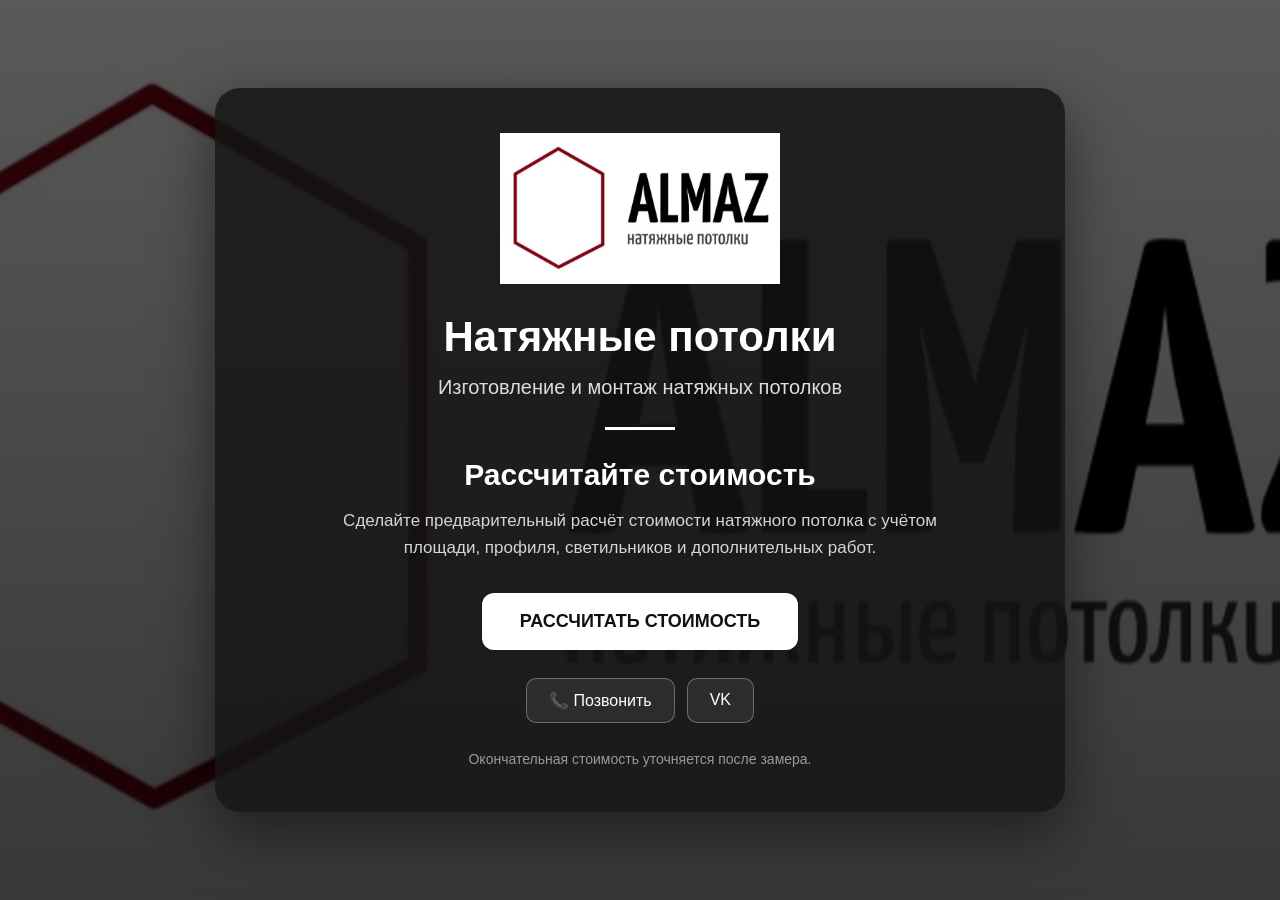
==== index.html @ 39485fd5 "Update index.html" ====
<!DOCTYPE html>
<html lang="ru">
<head>
  <meta charset="UTF-8">
  <meta name="viewport" content="width=device-width, initial-scale=1.0">

  <title>Алмаз Потолок — натяжные потолки</title>

  <style>
    * {
      box-sizing: border-box;
    }

    body {
      margin: 0;
      font-family: Arial, sans-serif;
      color: #fff;
      background: #111;
    }

    .hero {
      min-height: 100vh;
      display: flex;
      align-items: center;
      justify-content: center;
      text-align: center;
      padding: 30px 20px;

      background:
        linear-gradient(
          rgba(0,0,0,0.65),
          rgba(0,0,0,0.78)
        ),
        url("site/almaz-logo-original-clean.png") center / cover no-repeat;

      background-color: #171717;
    }

    .content {
      width: 100%;
      max-width: 850px;
      padding: 45px 30px;
      border-radius: 25px;
      background: rgba(20,20,20,0.82);
      box-shadow: 0 20px 60px rgba(0,0,0,0.5);
    }

    .logo {
      width: 280px;
      max-width: 80%;
      height: auto;
      margin-bottom: 25px;
    }

    h1 {
      margin: 0;
      font-size: 42px;
      font-weight: 700;
    }

    .subtitle {
      margin-top: 15px;
      font-size: 20px;
      color: #ddd;
    }

    .line {
      width: 70px;
      height: 3px;
      background: #fff;
      margin: 28px auto;
    }

    h2 {
      margin: 0 0 15px;
      font-size: 30px;
    }

    .description {
      max-width: 650px;
      margin: 0 auto 32px;
      font-size: 17px;
      line-height: 1.6;
      color: #d5d5d5;
    }

    .main-button {
      display: inline-block;
      padding: 18px 38px;
      border-radius: 12px;
      background: #fff;
      color: #111;
      text-decoration: none;
      font-size: 18px;
      font-weight: 700;
      transition: 0.2s;
    }

    .main-button:hover {
      transform: translateY(-2px);
    }

    .contacts {
      margin-top: 28px;
      display: flex;
      justify-content: center;
      gap: 12px;
      flex-wrap: wrap;
    }

    .contact {
      display: inline-block;
      padding: 12px 22px;
      border: 1px solid rgba(255,255,255,0.3);
      border-radius: 10px;
      color: #fff;
      text-decoration: none;
      background: rgba(255,255,255,0.08);
    }

    .note {
      margin-top: 28px;
      color: #999;
      font-size: 14px;
    }

    @media (max-width: 600px) {

      .content {
        padding: 35px 20px;
      }

      h1 {
        font-size: 31px;
      }

      h2 {
        font-size: 25px;
      }

      .subtitle {
        font-size: 17px;
      }

      .main-button {
        width: 100%;
        padding: 17px 15px;
      }

      .logo {
        width: 230px;
      }
    }
  </style>
</head>

<body>

  <section class="hero">

    <div class="content">

      <img
        class="logo"
        src="site/almaz-logo-original-clean.png"
        alt="Алмаз Потолок"
      >

      <h1>Натяжные потолки</h1>

      <div class="subtitle">
        Изготовление и монтаж натяжных потолков
      </div>

      <div class="line"></div>

      <h2>Рассчитайте стоимость</h2>

      <p class="description">
        Сделайте предварительный расчёт стоимости натяжного потолка
        с учётом площади, профиля, светильников и дополнительных работ.
      </p>

      <a
        class="main-button"
        href="calculator.html"
      >
        РАССЧИТАТЬ СТОИМОСТЬ
      </a>

      <div class="contacts">

        <a
          class="contact"
          href="tel:+79818900682"
        >
          📞 Позвонить
        </a>

        <a
          class="contact"
          href="https://vk.ru/potolokalmaz"
          target="_blank"
        >
          VK
        </a>

      </div>

      <div class="note">
        Окончательная стоимость уточняется после замера.
      </div>

    </div>

  </section>

</body>
</html>
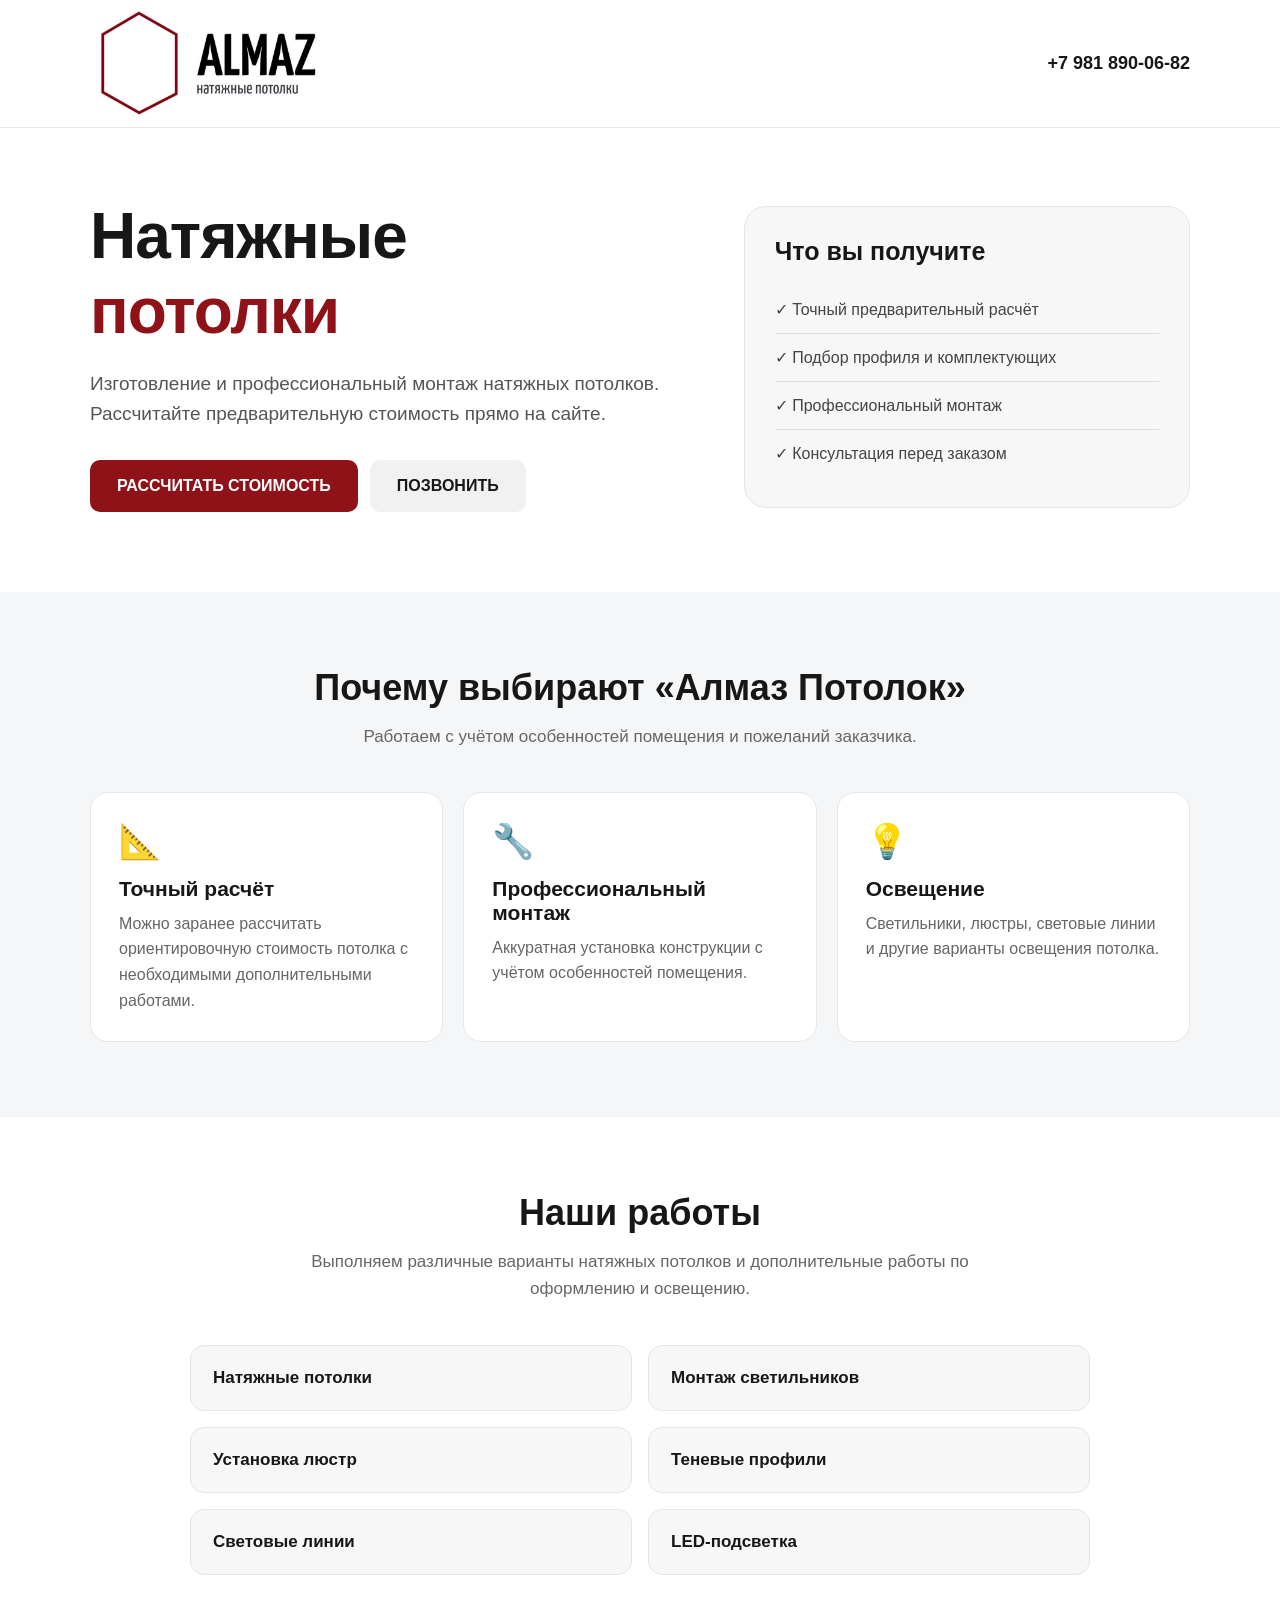
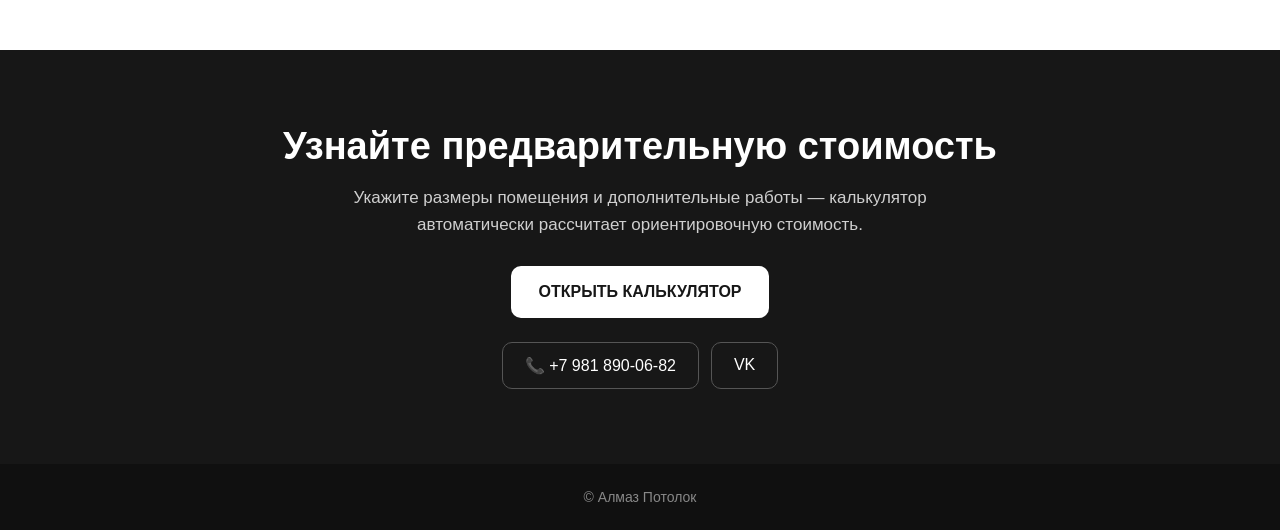
==== commit 8bb681dc: "Update index.html" ====
--- a/index.html
+++ b/index.html
@@ -5,103 +5,272 @@
   <meta name="viewport" content="width=device-width, initial-scale=1.0">
 
   <title>Алмаз Потолок — натяжные потолки</title>
+  <meta
+    name="description"
+    content="Натяжные потолки. Изготовление и монтаж. Предварительный расчёт стоимости онлайн."
+  >
 
   <style>
     * {
       box-sizing: border-box;
     }
 
+    html {
+      scroll-behavior: smooth;
+    }
+
     body {
       margin: 0;
-      font-family: Arial, sans-serif;
-      color: #fff;
-      background: #111;
-    }
-
-    .hero {
-      min-height: 100vh;
+      font-family: Arial, Helvetica, sans-serif;
+      background: #f5f6f8;
+      color: #171717;
+    }
+
+    a {
+      text-decoration: none;
+    }
+
+    .container {
+      width: min(1100px, calc(100% - 32px));
+      margin: 0 auto;
+    }
+
+    /* HEADER */
+
+    header {
+      background: #ffffff;
+      border-bottom: 1px solid #e8e8e8;
+      position: sticky;
+      top: 0;
+      z-index: 10;
+    }
+
+    .header-inner {
+      min-height: 88px;
       display: flex;
       align-items: center;
-      justify-content: center;
+      justify-content: space-between;
+      gap: 20px;
+    }
+
+    .logo {
+      width: 235px;
+      max-width: 52%;
+      height: auto;
+      display: block;
+    }
+
+    .header-phone {
+      color: #171717;
+      font-weight: 700;
+      font-size: 18px;
+      white-space: nowrap;
+    }
+
+    /* HERO */
+
+    .hero {
+      background: #ffffff;
+      padding: 75px 0 80px;
+    }
+
+    .hero-grid {
+      display: grid;
+      grid-template-columns: 1.15fr 0.85fr;
+      align-items: center;
+      gap: 50px;
+    }
+
+    .hero h1 {
+      margin: 0;
+      font-size: clamp(38px, 6vw, 64px);
+      line-height: 1.05;
+      letter-spacing: -1px;
+    }
+
+    .hero h1 span {
+      display: block;
+      margin-top: 8px;
+      color: #8f1218;
+    }
+
+    .hero-text {
+      margin: 24px 0 30px;
+      max-width: 650px;
+      color: #555;
+      font-size: 19px;
+      line-height: 1.6;
+    }
+
+    .hero-buttons {
+      display: flex;
+      flex-wrap: wrap;
+      gap: 12px;
+    }
+
+    .button-main,
+    .button-secondary {
+      display: inline-block;
+      padding: 17px 27px;
+      border-radius: 10px;
+      font-weight: 700;
+      font-size: 16px;
+      transition: 0.2s;
+    }
+
+    .button-main {
+      background: #8f1218;
+      color: #ffffff;
+    }
+
+    .button-main:hover {
+      background: #751016;
+      transform: translateY(-1px);
+    }
+
+    .button-secondary {
+      background: #f1f1f1;
+      color: #171717;
+    }
+
+    .button-secondary:hover {
+      background: #e7e7e7;
+    }
+
+    .hero-card {
+      background: #f7f7f7;
+      border: 1px solid #e5e5e5;
+      border-radius: 22px;
+      padding: 30px;
+    }
+
+    .hero-card h3 {
+      margin: 0 0 20px;
+      font-size: 25px;
+    }
+
+    .hero-card-item {
+      padding: 14px 0;
+      border-bottom: 1px solid #dedede;
+      font-size: 16px;
+      color: #444;
+    }
+
+    .hero-card-item:last-child {
+      border-bottom: 0;
+    }
+
+    /* SECTIONS */
+
+    section {
+      padding: 75px 0;
+    }
+
+    .section-title {
+      margin: 0 0 14px;
       text-align: center;
-      padding: 30px 20px;
-
-      background:
-        linear-gradient(
-          rgba(0,0,0,0.65),
-          rgba(0,0,0,0.78)
-        ),
-        url("site/almaz-logo-original-clean.png") center / cover no-repeat;
-
-      background-color: #171717;
-    }
-
-    .content {
-      width: 100%;
-      max-width: 850px;
-      padding: 45px 30px;
-      border-radius: 25px;
-      background: rgba(20,20,20,0.82);
-      box-shadow: 0 20px 60px rgba(0,0,0,0.5);
-    }
-
-    .logo {
-      width: 280px;
-      max-width: 80%;
-      height: auto;
-      margin-bottom: 25px;
-    }
-
-    h1 {
+      font-size: 36px;
+    }
+
+    .section-subtitle {
+      max-width: 700px;
+      margin: 0 auto 42px;
+      text-align: center;
+      color: #666;
+      line-height: 1.6;
+      font-size: 17px;
+    }
+
+    /* ADVANTAGES */
+
+    .advantages {
+      background: #f5f6f8;
+    }
+
+    .cards {
+      display: grid;
+      grid-template-columns: repeat(3, 1fr);
+      gap: 20px;
+    }
+
+    .card {
+      background: #ffffff;
+      border: 1px solid #e7e7e7;
+      border-radius: 18px;
+      padding: 28px;
+    }
+
+    .card-icon {
+      font-size: 34px;
+      margin-bottom: 16px;
+    }
+
+    .card h3 {
+      margin: 0 0 10px;
+      font-size: 21px;
+    }
+
+    .card p {
       margin: 0;
-      font-size: 42px;
-      font-weight: 700;
-    }
-
-    .subtitle {
-      margin-top: 15px;
-      font-size: 20px;
-      color: #ddd;
-    }
-
-    .line {
-      width: 70px;
-      height: 3px;
-      background: #fff;
-      margin: 28px auto;
-    }
-
-    h2 {
-      margin: 0 0 15px;
-      font-size: 30px;
-    }
-
-    .description {
+      color: #666;
+      line-height: 1.6;
+    }
+
+    /* SERVICES */
+
+    .services {
+      background: #ffffff;
+    }
+
+    .service-list {
+      display: grid;
+      grid-template-columns: repeat(2, 1fr);
+      gap: 16px;
+      max-width: 900px;
+      margin: 0 auto;
+    }
+
+    .service {
+      padding: 22px;
+      border-radius: 14px;
+      background: #f7f7f7;
+      border: 1px solid #e5e5e5;
+      font-size: 17px;
+      font-weight: 600;
+    }
+
+    /* CTA */
+
+    .cta {
+      background: #171717;
+      color: #ffffff;
+      text-align: center;
+    }
+
+    .cta h2 {
+      margin: 0 0 16px;
+      font-size: 38px;
+    }
+
+    .cta p {
       max-width: 650px;
-      margin: 0 auto 32px;
+      margin: 0 auto 28px;
+      color: #cfcfcf;
+      line-height: 1.6;
       font-size: 17px;
-      line-height: 1.6;
-      color: #d5d5d5;
-    }
-
-    .main-button {
-      display: inline-block;
-      padding: 18px 38px;
-      border-radius: 12px;
-      background: #fff;
-      color: #111;
-      text-decoration: none;
-      font-size: 18px;
-      font-weight: 700;
-      transition: 0.2s;
-    }
-
-    .main-button:hover {
-      transform: translateY(-2px);
+    }
+
+    .cta .button-main {
+      background: #ffffff;
+      color: #171717;
+    }
+
+    .cta .button-main:hover {
+      background: #eeeeee;
     }
 
     .contacts {
-      margin-top: 28px;
+      margin-top: 24px;
       display: flex;
       justify-content: center;
       gap: 12px;
@@ -110,45 +279,101 @@
 
     .contact {
       display: inline-block;
-      padding: 12px 22px;
-      border: 1px solid rgba(255,255,255,0.3);
+      padding: 13px 22px;
+      border: 1px solid #555;
       border-radius: 10px;
-      color: #fff;
-      text-decoration: none;
-      background: rgba(255,255,255,0.08);
-    }
-
-    .note {
-      margin-top: 28px;
-      color: #999;
+      color: #ffffff;
+    }
+
+    .contact:hover {
+      background: #262626;
+    }
+
+    /* FOOTER */
+
+    footer {
+      background: #101010;
+      color: #888;
+      padding: 25px 0;
+      text-align: center;
       font-size: 14px;
     }
 
-    @media (max-width: 600px) {
-
-      .content {
-        padding: 35px 20px;
-      }
-
-      h1 {
-        font-size: 31px;
-      }
-
-      h2 {
-        font-size: 25px;
-      }
-
-      .subtitle {
+    /* MOBILE */
+
+    @media (max-width: 800px) {
+
+      .header-inner {
+        min-height: 75px;
+      }
+
+      .header-phone {
+        font-size: 15px;
+      }
+
+      .hero {
+        padding: 50px 0 55px;
+      }
+
+      .hero-grid {
+        grid-template-columns: 1fr;
+      }
+
+      .cards {
+        grid-template-columns: 1fr;
+      }
+
+      .service-list {
+        grid-template-columns: 1fr;
+      }
+
+      section {
+        padding: 55px 0;
+      }
+    }
+
+    @media (max-width: 520px) {
+
+      .container {
+        width: min(100% - 22px, 1100px);
+      }
+
+      .header-inner {
+        flex-direction: column;
+        justify-content: center;
+        padding: 14px 0;
+        gap: 8px;
+      }
+
+      .logo {
+        width: 210px;
+        max-width: 80%;
+      }
+
+      .header-phone {
+        font-size: 14px;
+      }
+
+      .hero h1 {
+        font-size: 40px;
+      }
+
+      .hero-text {
         font-size: 17px;
       }
 
-      .main-button {
+      .hero-buttons {
+        flex-direction: column;
+      }
+
+      .button-main,
+      .button-secondary {
         width: 100%;
-        padding: 17px 15px;
-      }
-
-      .logo {
-        width: 230px;
+        text-align: center;
+      }
+
+      .section-title {
+        font-size: 30px;
       }
     }
   </style>
@@ -156,9 +381,8 @@
 
 <body>
 
-  <section class="hero">
-
-    <div class="content">
+  <header>
+    <div class="container header-inner">
 
       <img
         class="logo"
@@ -166,54 +390,245 @@
         alt="Алмаз Потолок"
       >
 
-      <h1>Натяжные потолки</h1>
-
-      <div class="subtitle">
-        Изготовление и монтаж натяжных потолков
+      <a
+        class="header-phone"
+        href="tel:+79818900682"
+      >
+        +7 981 890-06-82
+      </a>
+
+    </div>
+  </header>
+
+
+  <main>
+
+    <!-- ПЕРВЫЙ ЭКРАН -->
+
+    <section class="hero">
+
+      <div class="container hero-grid">
+
+        <div>
+
+          <h1>
+            Натяжные
+            <span>потолки</span>
+          </h1>
+
+          <p class="hero-text">
+            Изготовление и профессиональный монтаж натяжных потолков.
+            Рассчитайте предварительную стоимость прямо на сайте.
+          </p>
+
+          <div class="hero-buttons">
+
+            <a
+              class="button-main"
+              href="calculator.html"
+            >
+              РАССЧИТАТЬ СТОИМОСТЬ
+            </a>
+
+            <a
+              class="button-secondary"
+              href="tel:+79818900682"
+            >
+              ПОЗВОНИТЬ
+            </a>
+
+          </div>
+
+        </div>
+
+
+        <div class="hero-card">
+
+          <h3>Что вы получите</h3>
+
+          <div class="hero-card-item">
+            ✓ Точный предварительный расчёт
+          </div>
+
+          <div class="hero-card-item">
+            ✓ Подбор профиля и комплектующих
+          </div>
+
+          <div class="hero-card-item">
+            ✓ Профессиональный монтаж
+          </div>
+
+          <div class="hero-card-item">
+            ✓ Консультация перед заказом
+          </div>
+
+        </div>
+
       </div>
 
-      <div class="line"></div>
-
-      <h2>Рассчитайте стоимость</h2>
-
-      <p class="description">
-        Сделайте предварительный расчёт стоимости натяжного потолка
-        с учётом площади, профиля, светильников и дополнительных работ.
-      </p>
-
-      <a
-        class="main-button"
-        href="calculator.html"
-      >
-        РАССЧИТАТЬ СТОИМОСТЬ
-      </a>
-
-      <div class="contacts">
+    </section>
+
+
+    <!-- ПРЕИМУЩЕСТВА -->
+
+    <section class="advantages">
+
+      <div class="container">
+
+        <h2 class="section-title">
+          Почему выбирают «Алмаз Потолок»
+        </h2>
+
+        <p class="section-subtitle">
+          Работаем с учётом особенностей помещения и пожеланий заказчика.
+        </p>
+
+
+        <div class="cards">
+
+          <div class="card">
+            <div class="card-icon">📐</div>
+
+            <h3>Точный расчёт</h3>
+
+            <p>
+              Можно заранее рассчитать ориентировочную стоимость потолка
+              с необходимыми дополнительными работами.
+            </p>
+          </div>
+
+
+          <div class="card">
+            <div class="card-icon">🔧</div>
+
+            <h3>Профессиональный монтаж</h3>
+
+            <p>
+              Аккуратная установка конструкции с учётом особенностей
+              помещения.
+            </p>
+          </div>
+
+
+          <div class="card">
+            <div class="card-icon">💡</div>
+
+            <h3>Освещение</h3>
+
+            <p>
+              Светильники, люстры, световые линии и другие варианты
+              освещения потолка.
+            </p>
+          </div>
+
+        </div>
+
+      </div>
+
+    </section>
+
+
+    <!-- УСЛУГИ -->
+
+    <section class="services">
+
+      <div class="container">
+
+        <h2 class="section-title">
+          Наши работы
+        </h2>
+
+        <p class="section-subtitle">
+          Выполняем различные варианты натяжных потолков и дополнительные
+          работы по оформлению и освещению.
+        </p>
+
+
+        <div class="service-list">
+
+          <div class="service">
+            Натяжные потолки
+          </div>
+
+          <div class="service">
+            Монтаж светильников
+          </div>
+
+          <div class="service">
+            Установка люстр
+          </div>
+
+          <div class="service">
+            Теневые профили
+          </div>
+
+          <div class="service">
+            Световые линии
+          </div>
+
+          <div class="service">
+            LED-подсветка
+          </div>
+
+        </div>
+
+      </div>
+
+    </section>
+
+
+    <!-- КАЛЬКУЛЯТОР -->
+
+    <section class="cta">
+
+      <div class="container">
+
+        <h2>
+          Узнайте предварительную стоимость
+        </h2>
+
+        <p>
+          Укажите размеры помещения и дополнительные работы —
+          калькулятор автоматически рассчитает ориентировочную стоимость.
+        </p>
 
         <a
-          class="contact"
-          href="tel:+79818900682"
+          class="button-main"
+          href="calculator.html"
         >
-          📞 Позвонить
+          ОТКРЫТЬ КАЛЬКУЛЯТОР
         </a>
 
-        <a
-          class="contact"
-          href="https://vk.ru/potolokalmaz"
-          target="_blank"
-        >
-          VK
-        </a>
+
+        <div class="contacts">
+
+          <a
+            class="contact"
+            href="tel:+79818900682"
+          >
+            📞 +7 981 890-06-82
+          </a>
+
+          <a
+            class="contact"
+            href="https://vk.ru/potolokalmaz"
+            target="_blank"
+          >
+            VK
+          </a>
+
+        </div>
 
       </div>
 
-      <div class="note">
-        Окончательная стоимость уточняется после замера.
-      </div>
-
-    </div>
-
-  </section>
+    </section>
+
+  </main>
+
+
+  <footer>
+    © Алмаз Потолок
+  </footer>
 
 </body>
 </html>
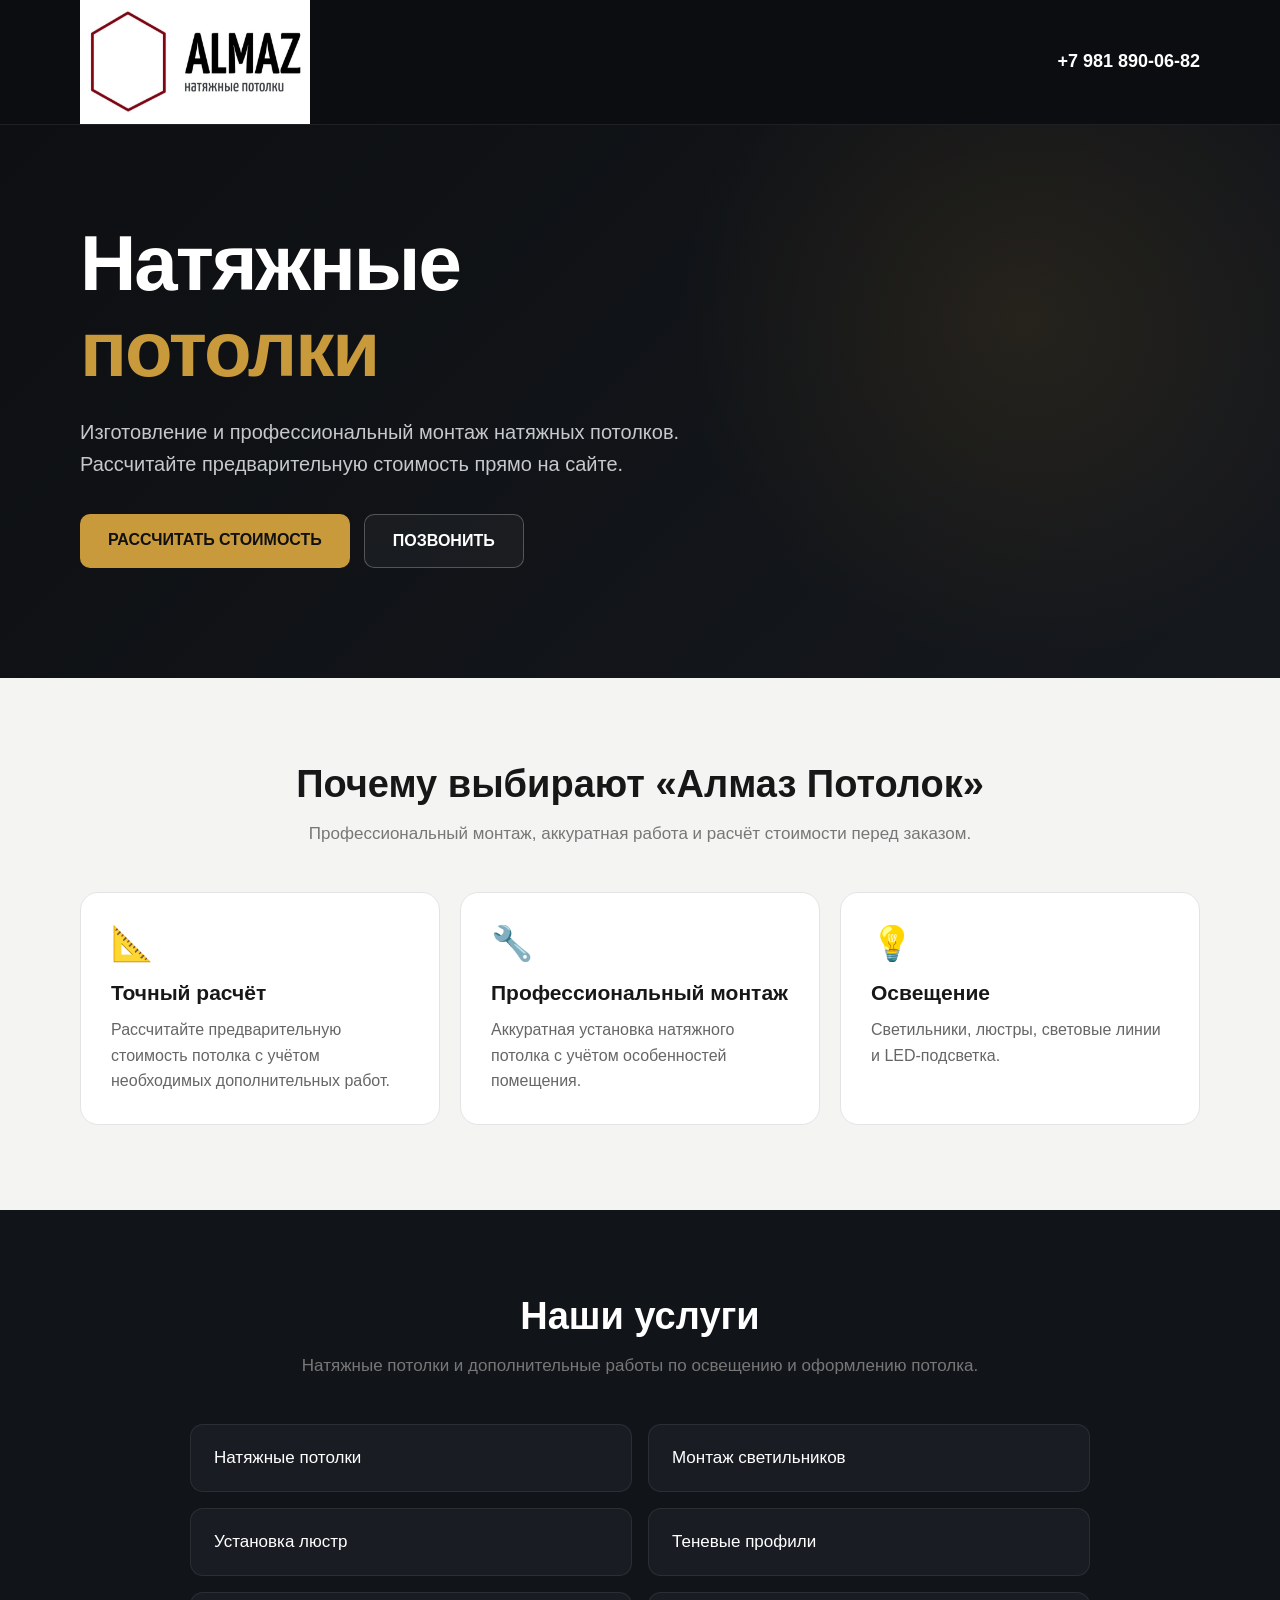
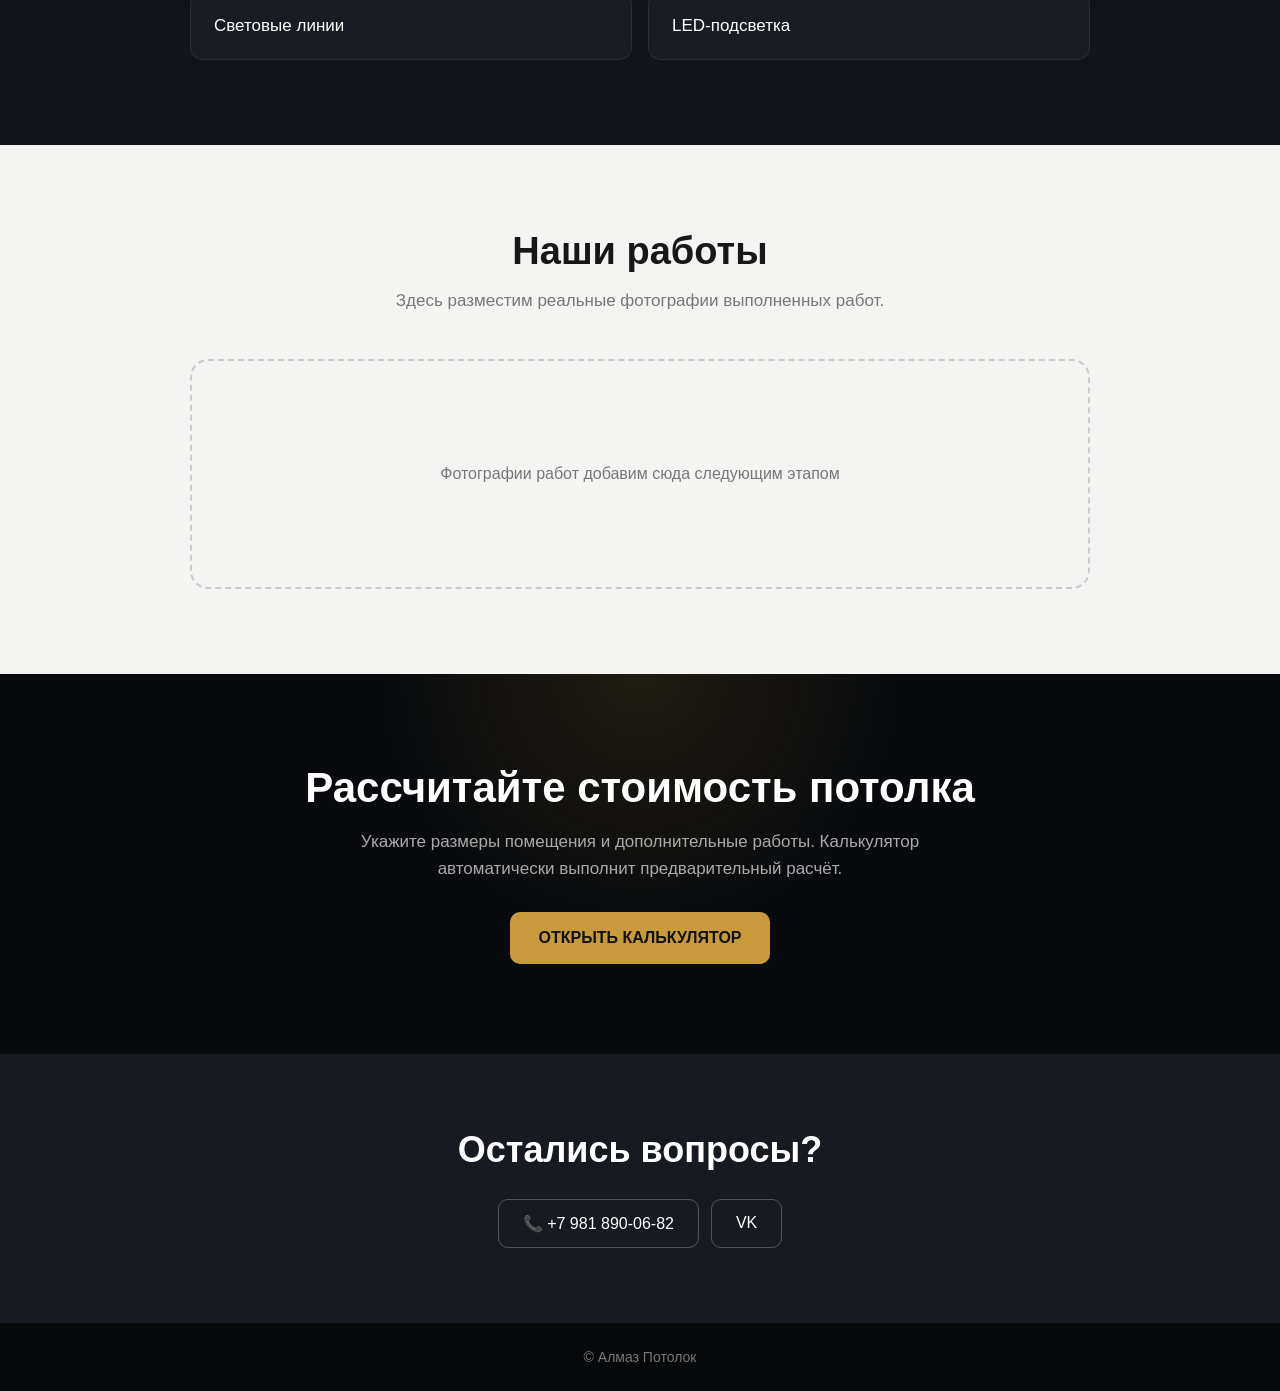
==== commit 7b0e8f19: "Update index.html" ====
--- a/index.html
+++ b/index.html
@@ -1,634 +1,567 @@
 <!DOCTYPE html>
 <html lang="ru">
 <head>
-  <meta charset="UTF-8">
-  <meta name="viewport" content="width=device-width, initial-scale=1.0">
-
-  <title>Алмаз Потолок — натяжные потолки</title>
-  <meta
-    name="description"
-    content="Натяжные потолки. Изготовление и монтаж. Предварительный расчёт стоимости онлайн."
-  >
-
-  <style>
-    * {
-      box-sizing: border-box;
-    }
-
-    html {
-      scroll-behavior: smooth;
-    }
-
-    body {
-      margin: 0;
-      font-family: Arial, Helvetica, sans-serif;
-      background: #f5f6f8;
-      color: #171717;
-    }
-
-    a {
-      text-decoration: none;
-    }
-
-    .container {
-      width: min(1100px, calc(100% - 32px));
-      margin: 0 auto;
-    }
-
-    /* HEADER */
-
-    header {
-      background: #ffffff;
-      border-bottom: 1px solid #e8e8e8;
-      position: sticky;
-      top: 0;
-      z-index: 10;
-    }
-
-    .header-inner {
-      min-height: 88px;
-      display: flex;
-      align-items: center;
-      justify-content: space-between;
-      gap: 20px;
-    }
-
-    .logo {
-      width: 235px;
-      max-width: 52%;
-      height: auto;
-      display: block;
-    }
-
-    .header-phone {
-      color: #171717;
-      font-weight: 700;
-      font-size: 18px;
-      white-space: nowrap;
-    }
-
-    /* HERO */
-
-    .hero {
-      background: #ffffff;
-      padding: 75px 0 80px;
-    }
-
-    .hero-grid {
-      display: grid;
-      grid-template-columns: 1.15fr 0.85fr;
-      align-items: center;
-      gap: 50px;
-    }
-
-    .hero h1 {
-      margin: 0;
-      font-size: clamp(38px, 6vw, 64px);
-      line-height: 1.05;
-      letter-spacing: -1px;
-    }
-
-    .hero h1 span {
-      display: block;
-      margin-top: 8px;
-      color: #8f1218;
-    }
-
-    .hero-text {
-      margin: 24px 0 30px;
-      max-width: 650px;
-      color: #555;
-      font-size: 19px;
-      line-height: 1.6;
-    }
-
-    .hero-buttons {
-      display: flex;
-      flex-wrap: wrap;
-      gap: 12px;
-    }
-
-    .button-main,
-    .button-secondary {
-      display: inline-block;
-      padding: 17px 27px;
-      border-radius: 10px;
-      font-weight: 700;
-      font-size: 16px;
-      transition: 0.2s;
-    }
-
-    .button-main {
-      background: #8f1218;
-      color: #ffffff;
-    }
-
-    .button-main:hover {
-      background: #751016;
-      transform: translateY(-1px);
-    }
-
-    .button-secondary {
-      background: #f1f1f1;
-      color: #171717;
-    }
-
-    .button-secondary:hover {
-      background: #e7e7e7;
-    }
-
-    .hero-card {
-      background: #f7f7f7;
-      border: 1px solid #e5e5e5;
-      border-radius: 22px;
-      padding: 30px;
-    }
-
-    .hero-card h3 {
-      margin: 0 0 20px;
-      font-size: 25px;
-    }
-
-    .hero-card-item {
-      padding: 14px 0;
-      border-bottom: 1px solid #dedede;
-      font-size: 16px;
-      color: #444;
-    }
-
-    .hero-card-item:last-child {
-      border-bottom: 0;
-    }
-
-    /* SECTIONS */
-
-    section {
-      padding: 75px 0;
-    }
-
-    .section-title {
-      margin: 0 0 14px;
-      text-align: center;
-      font-size: 36px;
-    }
-
-    .section-subtitle {
-      max-width: 700px;
-      margin: 0 auto 42px;
-      text-align: center;
-      color: #666;
-      line-height: 1.6;
-      font-size: 17px;
-    }
-
-    /* ADVANTAGES */
-
-    .advantages {
-      background: #f5f6f8;
-    }
-
-    .cards {
-      display: grid;
-      grid-template-columns: repeat(3, 1fr);
-      gap: 20px;
-    }
-
-    .card {
-      background: #ffffff;
-      border: 1px solid #e7e7e7;
-      border-radius: 18px;
-      padding: 28px;
-    }
-
-    .card-icon {
-      font-size: 34px;
-      margin-bottom: 16px;
-    }
-
-    .card h3 {
-      margin: 0 0 10px;
-      font-size: 21px;
-    }
-
-    .card p {
-      margin: 0;
-      color: #666;
-      line-height: 1.6;
-    }
-
-    /* SERVICES */
-
-    .services {
-      background: #ffffff;
-    }
-
-    .service-list {
-      display: grid;
-      grid-template-columns: repeat(2, 1fr);
-      gap: 16px;
-      max-width: 900px;
-      margin: 0 auto;
-    }
-
-    .service {
-      padding: 22px;
-      border-radius: 14px;
-      background: #f7f7f7;
-      border: 1px solid #e5e5e5;
-      font-size: 17px;
-      font-weight: 600;
-    }
-
-    /* CTA */
-
-    .cta {
-      background: #171717;
-      color: #ffffff;
-      text-align: center;
-    }
-
-    .cta h2 {
-      margin: 0 0 16px;
-      font-size: 38px;
-    }
-
-    .cta p {
-      max-width: 650px;
-      margin: 0 auto 28px;
-      color: #cfcfcf;
-      line-height: 1.6;
-      font-size: 17px;
-    }
-
-    .cta .button-main {
-      background: #ffffff;
-      color: #171717;
-    }
-
-    .cta .button-main:hover {
-      background: #eeeeee;
-    }
-
-    .contacts {
-      margin-top: 24px;
-      display: flex;
-      justify-content: center;
-      gap: 12px;
-      flex-wrap: wrap;
-    }
-
-    .contact {
-      display: inline-block;
-      padding: 13px 22px;
-      border: 1px solid #555;
-      border-radius: 10px;
-      color: #ffffff;
-    }
-
-    .contact:hover {
-      background: #262626;
-    }
-
-    /* FOOTER */
-
-    footer {
-      background: #101010;
-      color: #888;
-      padding: 25px 0;
-      text-align: center;
-      font-size: 14px;
-    }
-
-    /* MOBILE */
-
-    @media (max-width: 800px) {
-
-      .header-inner {
-        min-height: 75px;
-      }
-
-      .header-phone {
-        font-size: 15px;
-      }
-
-      .hero {
-        padding: 50px 0 55px;
-      }
-
-      .hero-grid {
-        grid-template-columns: 1fr;
-      }
-
-      .cards {
-        grid-template-columns: 1fr;
-      }
-
-      .service-list {
-        grid-template-columns: 1fr;
-      }
-
-      section {
-        padding: 55px 0;
-      }
-    }
-
-    @media (max-width: 520px) {
-
-      .container {
-        width: min(100% - 22px, 1100px);
-      }
-
-      .header-inner {
-        flex-direction: column;
-        justify-content: center;
-        padding: 14px 0;
-        gap: 8px;
-      }
-
-      .logo {
-        width: 210px;
-        max-width: 80%;
-      }
-
-      .header-phone {
-        font-size: 14px;
-      }
-
-      .hero h1 {
-        font-size: 40px;
-      }
-
-      .hero-text {
-        font-size: 17px;
-      }
-
-      .hero-buttons {
-        flex-direction: column;
-      }
-
-      .button-main,
-      .button-secondary {
-        width: 100%;
-        text-align: center;
-      }
-
-      .section-title {
-        font-size: 30px;
-      }
-    }
-  </style>
+<meta charset="UTF-8">
+<meta name="viewport" content="width=device-width, initial-scale=1.0">
+
+<title>Алмаз Потолок — натяжные потолки</title>
+<meta name="description" content="Алмаз Потолок — изготовление и профессиональный монтаж натяжных потолков. Онлайн-расчёт стоимости.">
+
+<style>
+*{box-sizing:border-box}
+
+html{scroll-behavior:smooth}
+
+body{
+  margin:0;
+  font-family:Arial,Helvetica,sans-serif;
+  background:#0d0f12;
+  color:#fff;
+}
+
+a{
+  text-decoration:none;
+  color:inherit;
+}
+
+.container{
+  width:min(1120px,calc(100% - 32px));
+  margin:0 auto;
+}
+
+/* HEADER */
+
+header{
+  background:#0b0d10;
+  border-bottom:1px solid rgba(255,255,255,.08);
+}
+
+.header-inner{
+  min-height:88px;
+  display:flex;
+  align-items:center;
+  justify-content:space-between;
+  gap:20px;
+}
+
+.logo{
+  width:230px;
+  max-width:65%;
+  height:auto;
+  display:block;
+}
+
+.phone{
+  font-size:18px;
+  font-weight:700;
+  white-space:nowrap;
+}
+
+/* HERO */
+
+.hero{
+  position:relative;
+  overflow:hidden;
+  padding:100px 0 110px;
+  background:
+    radial-gradient(circle at 80% 35%,rgba(177,133,45,.12),transparent 32%),
+    linear-gradient(135deg,#0d0f12,#15181d);
+}
+
+.hero-content{
+  max-width:760px;
+}
+
+.hero h1{
+  margin:0;
+  font-size:clamp(48px,7vw,78px);
+  line-height:.98;
+  letter-spacing:-2px;
+}
+
+.hero h1 span{
+  display:block;
+  color:#c99a3b;
+  margin-top:10px;
+}
+
+.hero-text{
+  max-width:680px;
+  margin:28px 0 34px;
+  color:#c6c8cc;
+  font-size:20px;
+  line-height:1.6;
+}
+
+.buttons{
+  display:flex;
+  flex-wrap:wrap;
+  gap:14px;
+}
+
+.button{
+  display:inline-block;
+  padding:17px 28px;
+  border-radius:10px;
+  font-size:16px;
+  font-weight:700;
+  transition:.2s;
+}
+
+.button-main{
+  background:#c99a3b;
+  color:#111;
+}
+
+.button-main:hover{
+  background:#dfb65b;
+  transform:translateY(-1px);
+}
+
+.button-dark{
+  border:1px solid rgba(255,255,255,.25);
+  background:rgba(255,255,255,.04);
+}
+
+.button-dark:hover{
+  background:rgba(255,255,255,.09);
+}
+
+/* ADVANTAGES */
+
+.section{
+  padding:85px 0;
+}
+
+.section-light{
+  background:#f4f4f3;
+  color:#171717;
+}
+
+.section-dark{
+  background:#111419;
+}
+
+.title{
+  margin:0 0 14px;
+  text-align:center;
+  font-size:38px;
+}
+
+.subtitle{
+  max-width:700px;
+  margin:0 auto 45px;
+  text-align:center;
+  color:#777;
+  font-size:17px;
+  line-height:1.6;
+}
+
+.cards{
+  display:grid;
+  grid-template-columns:repeat(3,1fr);
+  gap:20px;
+}
+
+.card{
+  padding:30px;
+  border-radius:18px;
+  background:#fff;
+  border:1px solid #e4e4e4;
+}
+
+.icon{
+  font-size:34px;
+  margin-bottom:18px;
+}
+
+.card h3{
+  margin:0 0 12px;
+  font-size:21px;
+}
+
+.card p{
+  margin:0;
+  color:#666;
+  line-height:1.6;
+}
+
+/* SERVICES */
+
+.services{
+  display:grid;
+  grid-template-columns:repeat(2,1fr);
+  gap:16px;
+  max-width:900px;
+  margin:0 auto;
+}
+
+.service{
+  padding:23px;
+  background:#191d23;
+  border:1px solid rgba(255,255,255,.08);
+  border-radius:13px;
+  font-size:17px;
+}
+
+/* PHOTO PLACEHOLDER */
+
+.photos{
+  background:#f4f4f3;
+  color:#171717;
+}
+
+.photo-box{
+  max-width:900px;
+  margin:0 auto;
+  min-height:230px;
+  border:2px dashed #ccc;
+  border-radius:18px;
+  display:flex;
+  align-items:center;
+  justify-content:center;
+  text-align:center;
+  padding:30px;
+  color:#777;
+}
+
+/* CALCULATOR */
+
+.calculator{
+  padding:90px 0;
+  background:
+    radial-gradient(circle at 50% 0%,rgba(201,154,59,.13),transparent 35%),
+    #080a0d;
+  text-align:center;
+}
+
+.calculator h2{
+  margin:0 0 16px;
+  font-size:42px;
+}
+
+.calculator p{
+  max-width:650px;
+  margin:0 auto 30px;
+  color:#aaa;
+  line-height:1.6;
+  font-size:17px;
+}
+
+/* CONTACTS */
+
+.contacts{
+  padding:75px 0;
+  background:#171a20;
+  text-align:center;
+}
+
+.contacts h2{
+  margin:0 0 28px;
+  font-size:36px;
+}
+
+.contact-buttons{
+  display:flex;
+  justify-content:center;
+  flex-wrap:wrap;
+  gap:12px;
+}
+
+.contact{
+  padding:14px 24px;
+  border:1px solid rgba(255,255,255,.25);
+  border-radius:10px;
+}
+
+.contact:hover{
+  background:rgba(255,255,255,.06);
+}
+
+/* FOOTER */
+
+footer{
+  padding:26px 0;
+  background:#08090b;
+  color:#777;
+  text-align:center;
+  font-size:14px;
+}
+
+/* MOBILE */
+
+@media(max-width:800px){
+
+  .cards{
+    grid-template-columns:1fr;
+  }
+
+  .services{
+    grid-template-columns:1fr;
+  }
+
+  .hero{
+    padding:75px 0 80px;
+  }
+
+  .section{
+    padding:65px 0;
+  }
+}
+
+@media(max-width:550px){
+
+  .header-inner{
+    flex-direction:column;
+    justify-content:center;
+    padding:15px 0;
+    gap:10px;
+  }
+
+  .logo{
+    width:210px;
+  }
+
+  .phone{
+    font-size:15px;
+  }
+
+  .hero h1{
+    font-size:47px;
+  }
+
+  .hero-text{
+    font-size:17px;
+  }
+
+  .buttons{
+    flex-direction:column;
+  }
+
+  .button{
+    width:100%;
+    text-align:center;
+  }
+
+  .title{
+    font-size:30px;
+  }
+
+  .calculator h2{
+    font-size:32px;
+  }
+}
+</style>
 </head>
 
 <body>
 
-  <header>
-    <div class="container header-inner">
-
-      <img
-        class="logo"
-        src="site/almaz-logo-original-clean.png"
-        alt="Алмаз Потолок"
+<header>
+  <div class="container header-inner">
+
+    <img
+      class="logo"
+      src="site/almaz-logo-original-clean.png"
+      alt="Алмаз Потолок"
+    >
+
+    <a class="phone" href="tel:+79818900682">
+      +7 981 890-06-82
+    </a>
+
+  </div>
+</header>
+
+<main>
+
+<section class="hero">
+  <div class="container">
+
+    <div class="hero-content">
+
+      <h1>
+        Натяжные
+        <span>потолки</span>
+      </h1>
+
+      <p class="hero-text">
+        Изготовление и профессиональный монтаж натяжных потолков.
+        Рассчитайте предварительную стоимость прямо на сайте.
+      </p>
+
+      <div class="buttons">
+
+        <a class="button button-main" href="calculator.html">
+          РАССЧИТАТЬ СТОИМОСТЬ
+        </a>
+
+        <a class="button button-dark" href="tel:+79818900682">
+          ПОЗВОНИТЬ
+        </a>
+
+      </div>
+
+    </div>
+
+  </div>
+</section>
+
+
+<section class="section section-light">
+
+  <div class="container">
+
+    <h2 class="title">
+      Почему выбирают «Алмаз Потолок»
+    </h2>
+
+    <p class="subtitle">
+      Профессиональный монтаж, аккуратная работа и расчёт стоимости
+      перед заказом.
+    </p>
+
+    <div class="cards">
+
+      <div class="card">
+        <div class="icon">📐</div>
+        <h3>Точный расчёт</h3>
+        <p>
+          Рассчитайте предварительную стоимость потолка
+          с учётом необходимых дополнительных работ.
+        </p>
+      </div>
+
+      <div class="card">
+        <div class="icon">🔧</div>
+        <h3>Профессиональный монтаж</h3>
+        <p>
+          Аккуратная установка натяжного потолка
+          с учётом особенностей помещения.
+        </p>
+      </div>
+
+      <div class="card">
+        <div class="icon">💡</div>
+        <h3>Освещение</h3>
+        <p>
+          Светильники, люстры, световые линии
+          и LED-подсветка.
+        </p>
+      </div>
+
+    </div>
+
+  </div>
+
+</section>
+
+
+<section class="section section-dark">
+
+  <div class="container">
+
+    <h2 class="title">
+      Наши услуги
+    </h2>
+
+    <p class="subtitle">
+      Натяжные потолки и дополнительные работы по освещению
+      и оформлению потолка.
+    </p>
+
+    <div class="services">
+
+      <div class="service">Натяжные потолки</div>
+      <div class="service">Монтаж светильников</div>
+      <div class="service">Установка люстр</div>
+      <div class="service">Теневые профили</div>
+      <div class="service">Световые линии</div>
+      <div class="service">LED-подсветка</div>
+
+    </div>
+
+  </div>
+
+</section>
+
+
+<section class="section photos">
+
+  <div class="container">
+
+    <h2 class="title">
+      Наши работы
+    </h2>
+
+    <p class="subtitle">
+      Здесь разместим реальные фотографии выполненных работ.
+    </p>
+
+    <div class="photo-box">
+      Фотографии работ добавим сюда следующим этапом
+    </div>
+
+  </div>
+
+</section>
+
+
+<section class="calculator">
+
+  <div class="container">
+
+    <h2>
+      Рассчитайте стоимость потолка
+    </h2>
+
+    <p>
+      Укажите размеры помещения и дополнительные работы.
+      Калькулятор автоматически выполнит предварительный расчёт.
+    </p>
+
+    <a class="button button-main" href="calculator.html">
+      ОТКРЫТЬ КАЛЬКУЛЯТОР
+    </a>
+
+  </div>
+
+</section>
+
+
+<section class="contacts">
+
+  <div class="container">
+
+    <h2>
+      Остались вопросы?
+    </h2>
+
+    <div class="contact-buttons">
+
+      <a class="contact" href="tel:+79818900682">
+        📞 +7 981 890-06-82
+      </a>
+
+      <a
+        class="contact"
+        href="https://vk.ru/potolokalmaz"
+        target="_blank"
+        rel="noopener"
       >
-
-      <a
-        class="header-phone"
-        href="tel:+79818900682"
-      >
-        +7 981 890-06-82
+        VK
       </a>
 
     </div>
-  </header>
-
-
-  <main>
-
-    <!-- ПЕРВЫЙ ЭКРАН -->
-
-    <section class="hero">
-
-      <div class="container hero-grid">
-
-        <div>
-
-          <h1>
-            Натяжные
-            <span>потолки</span>
-          </h1>
-
-          <p class="hero-text">
-            Изготовление и профессиональный монтаж натяжных потолков.
-            Рассчитайте предварительную стоимость прямо на сайте.
-          </p>
-
-          <div class="hero-buttons">
-
-            <a
-              class="button-main"
-              href="calculator.html"
-            >
-              РАССЧИТАТЬ СТОИМОСТЬ
-            </a>
-
-            <a
-              class="button-secondary"
-              href="tel:+79818900682"
-            >
-              ПОЗВОНИТЬ
-            </a>
-
-          </div>
-
-        </div>
-
-
-        <div class="hero-card">
-
-          <h3>Что вы получите</h3>
-
-          <div class="hero-card-item">
-            ✓ Точный предварительный расчёт
-          </div>
-
-          <div class="hero-card-item">
-            ✓ Подбор профиля и комплектующих
-          </div>
-
-          <div class="hero-card-item">
-            ✓ Профессиональный монтаж
-          </div>
-
-          <div class="hero-card-item">
-            ✓ Консультация перед заказом
-          </div>
-
-        </div>
-
-      </div>
-
-    </section>
-
-
-    <!-- ПРЕИМУЩЕСТВА -->
-
-    <section class="advantages">
-
-      <div class="container">
-
-        <h2 class="section-title">
-          Почему выбирают «Алмаз Потолок»
-        </h2>
-
-        <p class="section-subtitle">
-          Работаем с учётом особенностей помещения и пожеланий заказчика.
-        </p>
-
-
-        <div class="cards">
-
-          <div class="card">
-            <div class="card-icon">📐</div>
-
-            <h3>Точный расчёт</h3>
-
-            <p>
-              Можно заранее рассчитать ориентировочную стоимость потолка
-              с необходимыми дополнительными работами.
-            </p>
-          </div>
-
-
-          <div class="card">
-            <div class="card-icon">🔧</div>
-
-            <h3>Профессиональный монтаж</h3>
-
-            <p>
-              Аккуратная установка конструкции с учётом особенностей
-              помещения.
-            </p>
-          </div>
-
-
-          <div class="card">
-            <div class="card-icon">💡</div>
-
-            <h3>Освещение</h3>
-
-            <p>
-              Светильники, люстры, световые линии и другие варианты
-              освещения потолка.
-            </p>
-          </div>
-
-        </div>
-
-      </div>
-
-    </section>
-
-
-    <!-- УСЛУГИ -->
-
-    <section class="services">
-
-      <div class="container">
-
-        <h2 class="section-title">
-          Наши работы
-        </h2>
-
-        <p class="section-subtitle">
-          Выполняем различные варианты натяжных потолков и дополнительные
-          работы по оформлению и освещению.
-        </p>
-
-
-        <div class="service-list">
-
-          <div class="service">
-            Натяжные потолки
-          </div>
-
-          <div class="service">
-            Монтаж светильников
-          </div>
-
-          <div class="service">
-            Установка люстр
-          </div>
-
-          <div class="service">
-            Теневые профили
-          </div>
-
-          <div class="service">
-            Световые линии
-          </div>
-
-          <div class="service">
-            LED-подсветка
-          </div>
-
-        </div>
-
-      </div>
-
-    </section>
-
-
-    <!-- КАЛЬКУЛЯТОР -->
-
-    <section class="cta">
-
-      <div class="container">
-
-        <h2>
-          Узнайте предварительную стоимость
-        </h2>
-
-        <p>
-          Укажите размеры помещения и дополнительные работы —
-          калькулятор автоматически рассчитает ориентировочную стоимость.
-        </p>
-
-        <a
-          class="button-main"
-          href="calculator.html"
-        >
-          ОТКРЫТЬ КАЛЬКУЛЯТОР
-        </a>
-
-
-        <div class="contacts">
-
-          <a
-            class="contact"
-            href="tel:+79818900682"
-          >
-            📞 +7 981 890-06-82
-          </a>
-
-          <a
-            class="contact"
-            href="https://vk.ru/potolokalmaz"
-            target="_blank"
-          >
-            VK
-          </a>
-
-        </div>
-
-      </div>
-
-    </section>
-
-  </main>
-
-
-  <footer>
-    © Алмаз Потолок
-  </footer>
+
+  </div>
+
+</section>
+
+</main>
+
+<footer>
+  © Алмаз Потолок
+</footer>
 
 </body>
 </html>
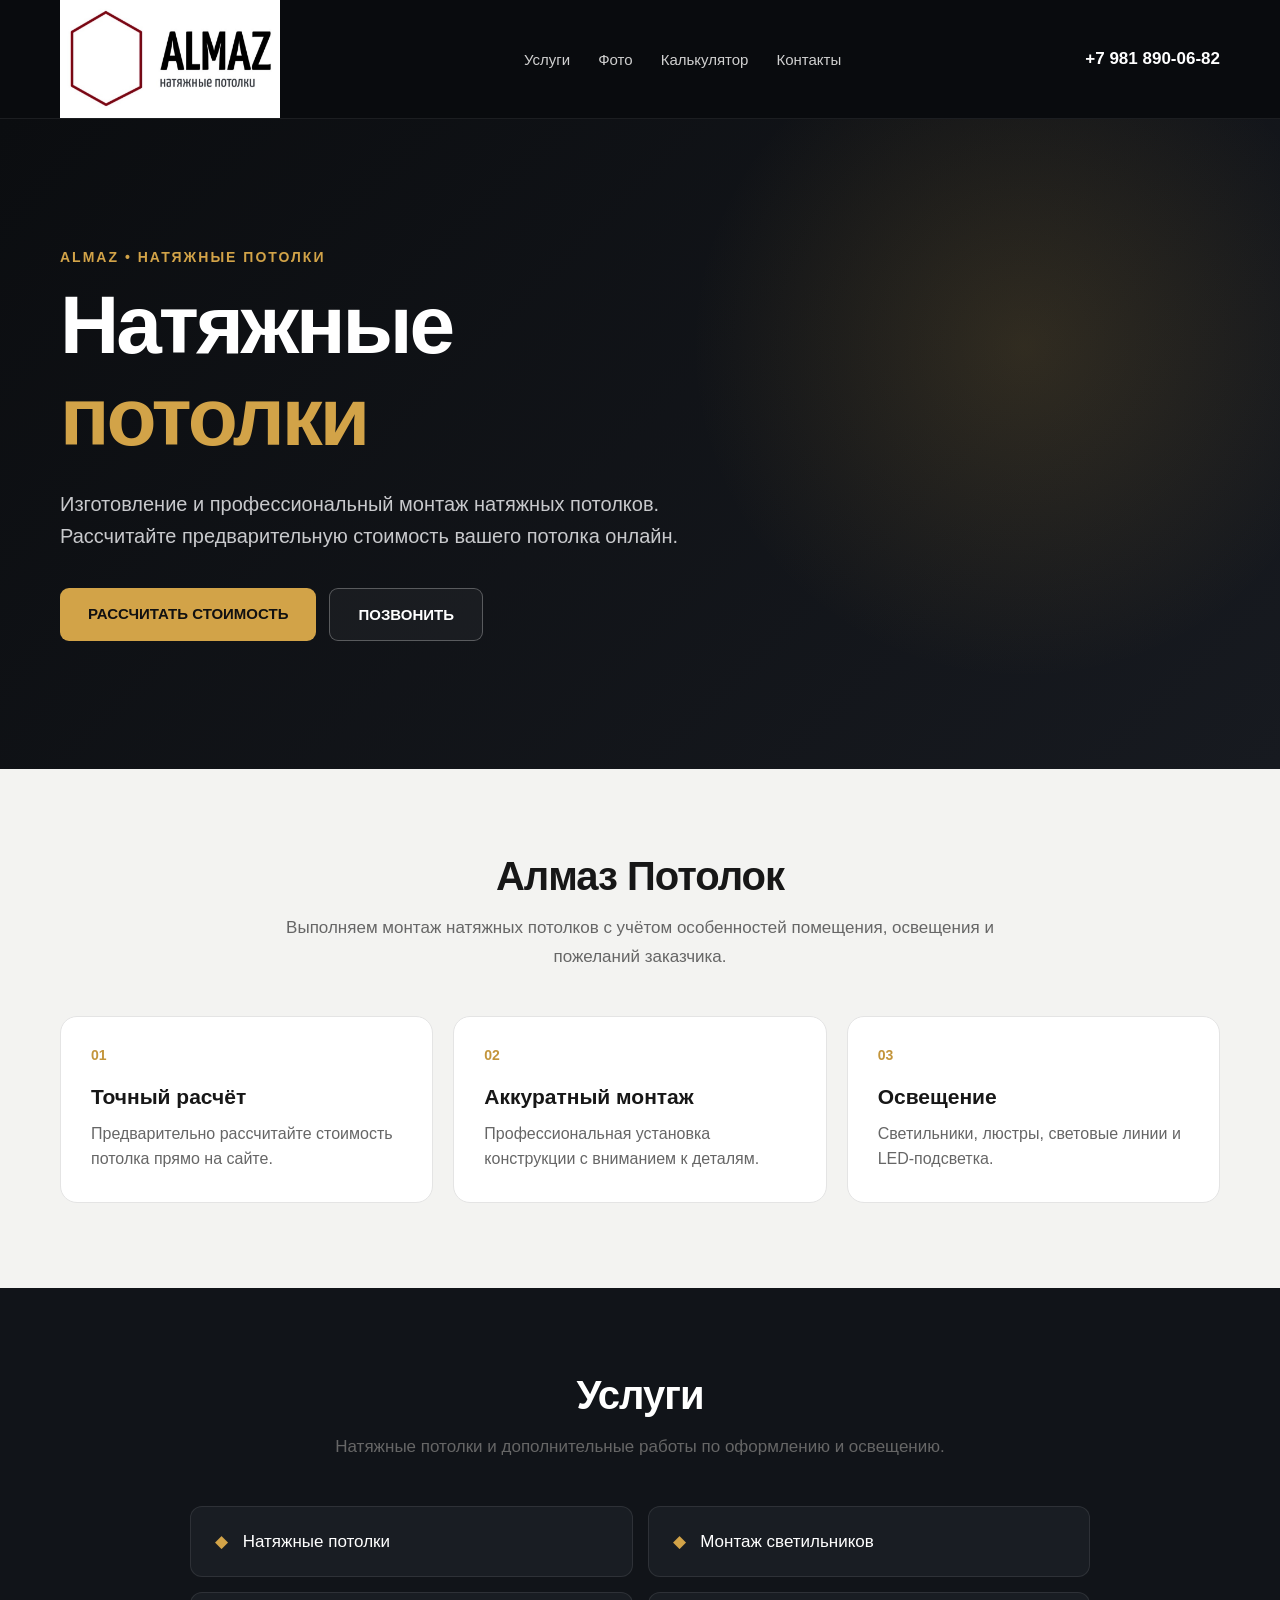
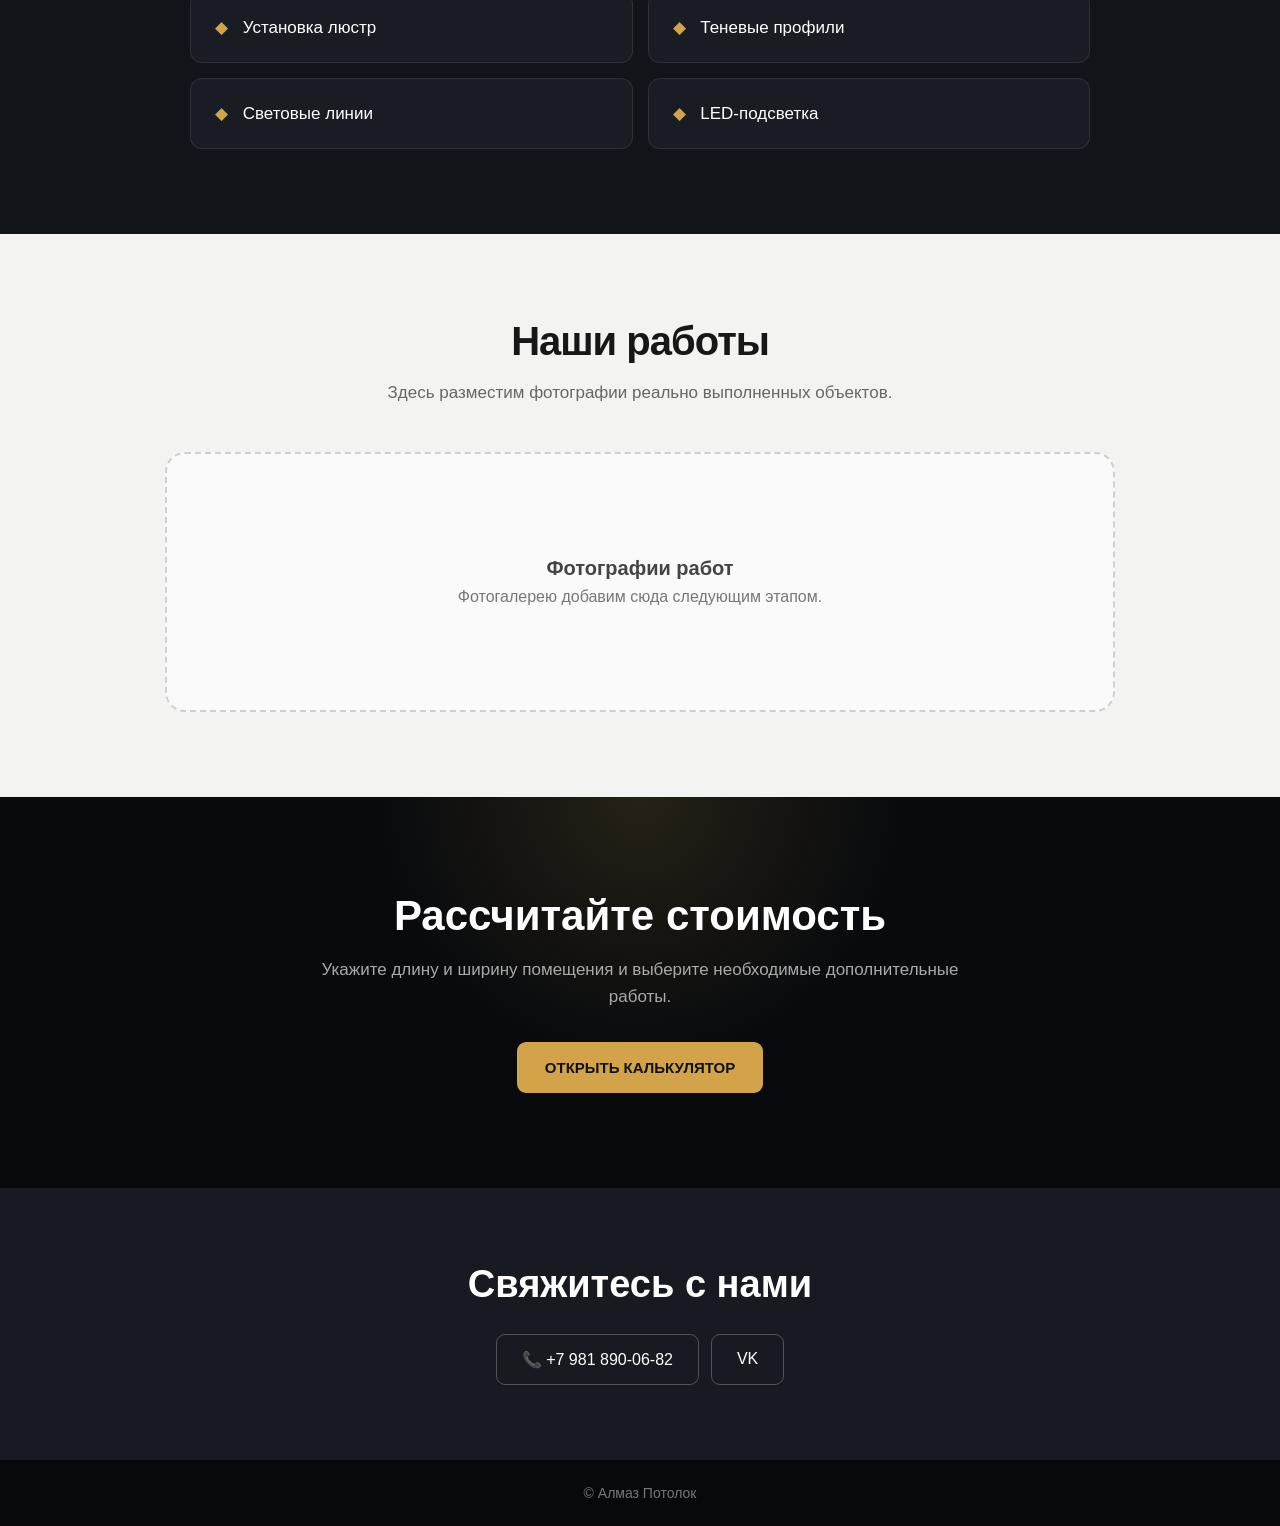
==== commit 806e6e2a: "Update index.html" ====
--- a/index.html
+++ b/index.html
@@ -5,54 +5,74 @@
 <meta name="viewport" content="width=device-width, initial-scale=1.0">
 
 <title>Алмаз Потолок — натяжные потолки</title>
-<meta name="description" content="Алмаз Потолок — изготовление и профессиональный монтаж натяжных потолков. Онлайн-расчёт стоимости.">
+
+<meta name="description"
+content="Алмаз Потолок — изготовление и профессиональный монтаж натяжных потолков. Рассчитайте стоимость онлайн.">
 
 <style>
-*{box-sizing:border-box}
-
-html{scroll-behavior:smooth}
+*{
+  box-sizing:border-box;
+}
+
+html{
+  scroll-behavior:smooth;
+}
 
 body{
   margin:0;
   font-family:Arial,Helvetica,sans-serif;
-  background:#0d0f12;
+  background:#0b0d10;
   color:#fff;
 }
 
 a{
+  color:inherit;
   text-decoration:none;
-  color:inherit;
 }
 
 .container{
-  width:min(1120px,calc(100% - 32px));
+  width:min(1160px,calc(100% - 32px));
   margin:0 auto;
 }
 
 /* HEADER */
 
 header{
-  background:#0b0d10;
+  position:sticky;
+  top:0;
+  z-index:100;
+  background:rgba(10,12,15,.96);
   border-bottom:1px solid rgba(255,255,255,.08);
 }
 
 .header-inner{
-  min-height:88px;
+  min-height:82px;
   display:flex;
   align-items:center;
   justify-content:space-between;
-  gap:20px;
+  gap:25px;
 }
 
 .logo{
-  width:230px;
-  max-width:65%;
+  width:220px;
   height:auto;
   display:block;
 }
 
-.phone{
-  font-size:18px;
+.nav{
+  display:flex;
+  align-items:center;
+  gap:28px;
+  font-size:15px;
+  color:#d0d0d0;
+}
+
+.nav a:hover{
+  color:#d2a348;
+}
+
+.header-phone{
+  font-size:17px;
   font-weight:700;
   white-space:nowrap;
 }
@@ -60,35 +80,46 @@
 /* HERO */
 
 .hero{
-  position:relative;
-  overflow:hidden;
-  padding:100px 0 110px;
+  min-height:650px;
+  display:flex;
+  align-items:center;
   background:
-    radial-gradient(circle at 80% 35%,rgba(177,133,45,.12),transparent 32%),
-    linear-gradient(135deg,#0d0f12,#15181d);
+    radial-gradient(circle at 80% 35%,rgba(205,160,65,.16),transparent 30%),
+    linear-gradient(135deg,#0b0d10,#171a20);
 }
 
 .hero-content{
-  max-width:760px;
+  max-width:850px;
+  padding:90px 0;
+}
+
+.hero-label{
+  display:inline-block;
+  margin-bottom:20px;
+  color:#d2a348;
+  font-size:14px;
+  font-weight:700;
+  letter-spacing:2px;
+  text-transform:uppercase;
 }
 
 .hero h1{
   margin:0;
-  font-size:clamp(48px,7vw,78px);
+  font-size:clamp(48px,7vw,82px);
   line-height:.98;
-  letter-spacing:-2px;
+  letter-spacing:-3px;
 }
 
 .hero h1 span{
   display:block;
-  color:#c99a3b;
-  margin-top:10px;
+  color:#d2a348;
+  margin-top:12px;
 }
 
 .hero-text{
-  max-width:680px;
-  margin:28px 0 34px;
-  color:#c6c8cc;
+  max-width:700px;
+  margin:30px 0 36px;
+  color:#c8c9cc;
   font-size:20px;
   line-height:1.6;
 }
@@ -96,91 +127,89 @@
 .buttons{
   display:flex;
   flex-wrap:wrap;
-  gap:14px;
+  gap:13px;
 }
 
 .button{
   display:inline-block;
   padding:17px 28px;
-  border-radius:10px;
-  font-size:16px;
+  border-radius:9px;
   font-weight:700;
+  font-size:15px;
   transition:.2s;
 }
 
 .button-main{
-  background:#c99a3b;
+  background:#d2a348;
   color:#111;
 }
 
 .button-main:hover{
-  background:#dfb65b;
+  background:#e3b966;
   transform:translateY(-1px);
 }
 
-.button-dark{
-  border:1px solid rgba(255,255,255,.25);
+.button-outline{
+  border:1px solid rgba(255,255,255,.28);
   background:rgba(255,255,255,.04);
 }
 
-.button-dark:hover{
+.button-outline:hover{
   background:rgba(255,255,255,.09);
 }
 
-/* ADVANTAGES */
-
-.section{
+/* INTRO */
+
+.intro{
+  background:#f3f3f1;
+  color:#171717;
   padding:85px 0;
 }
 
-.section-light{
-  background:#f4f4f3;
-  color:#171717;
-}
-
-.section-dark{
-  background:#111419;
-}
-
-.title{
-  margin:0 0 14px;
+.section-title{
+  margin:0 0 15px;
   text-align:center;
-  font-size:38px;
-}
-
-.subtitle{
-  max-width:700px;
+  font-size:40px;
+  letter-spacing:-1px;
+}
+
+.section-text{
+  max-width:720px;
   margin:0 auto 45px;
   text-align:center;
-  color:#777;
+  color:#666;
+  line-height:1.65;
   font-size:17px;
-  line-height:1.6;
-}
-
-.cards{
+}
+
+/* FEATURES */
+
+.features{
   display:grid;
   grid-template-columns:repeat(3,1fr);
   gap:20px;
 }
 
-.card{
-  padding:30px;
-  border-radius:18px;
+.feature{
   background:#fff;
   border:1px solid #e4e4e4;
-}
-
-.icon{
-  font-size:34px;
-  margin-bottom:18px;
-}
-
-.card h3{
+  border-radius:17px;
+  padding:30px;
+}
+
+.feature-number{
+  color:#c3953b;
+  font-size:14px;
+  font-weight:700;
+  margin-bottom:22px;
+}
+
+.feature h3{
   margin:0 0 12px;
   font-size:21px;
 }
 
-.card p{
+.feature p{
   margin:0;
   color:#666;
   line-height:1.6;
@@ -188,51 +217,70 @@
 
 /* SERVICES */
 
-.services{
+.services-section{
+  background:#111419;
+  padding:85px 0;
+}
+
+.services-grid{
   display:grid;
   grid-template-columns:repeat(2,1fr);
-  gap:16px;
+  gap:15px;
   max-width:900px;
   margin:0 auto;
 }
 
 .service{
-  padding:23px;
+  padding:24px;
+  border:1px solid rgba(255,255,255,.09);
+  border-radius:12px;
   background:#191d23;
-  border:1px solid rgba(255,255,255,.08);
-  border-radius:13px;
   font-size:17px;
 }
 
-/* PHOTO PLACEHOLDER */
-
-.photos{
-  background:#f4f4f3;
+.service span{
+  color:#d2a348;
+  margin-right:10px;
+}
+
+/* WORKS */
+
+.works{
+  background:#f3f3f1;
   color:#171717;
-}
-
-.photo-box{
-  max-width:900px;
+  padding:85px 0;
+}
+
+.works-placeholder{
+  min-height:260px;
+  max-width:950px;
   margin:0 auto;
-  min-height:230px;
-  border:2px dashed #ccc;
-  border-radius:18px;
+  border:2px dashed #cfcfcf;
+  border-radius:20px;
   display:flex;
   align-items:center;
   justify-content:center;
   text-align:center;
-  padding:30px;
+  padding:35px;
   color:#777;
+  background:#fafafa;
+}
+
+.works-placeholder strong{
+  display:block;
+  color:#444;
+  font-size:20px;
+  margin-bottom:8px;
 }
 
 /* CALCULATOR */
 
 .calculator{
-  padding:90px 0;
+  padding:95px 0;
+  text-align:center;
   background:
-    radial-gradient(circle at 50% 0%,rgba(201,154,59,.13),transparent 35%),
+    radial-gradient(circle at 50% 0%,rgba(210,163,72,.15),transparent 35%),
     #080a0d;
-  text-align:center;
 }
 
 .calculator h2{
@@ -241,24 +289,24 @@
 }
 
 .calculator p{
-  max-width:650px;
-  margin:0 auto 30px;
+  max-width:680px;
+  margin:0 auto 32px;
   color:#aaa;
+  font-size:17px;
   line-height:1.6;
-  font-size:17px;
 }
 
 /* CONTACTS */
 
 .contacts{
+  background:#171a20;
   padding:75px 0;
-  background:#171a20;
   text-align:center;
 }
 
 .contacts h2{
   margin:0 0 28px;
-  font-size:36px;
+  font-size:38px;
 }
 
 .contact-buttons{
@@ -269,9 +317,9 @@
 }
 
 .contact{
-  padding:14px 24px;
+  padding:15px 25px;
   border:1px solid rgba(255,255,255,.25);
-  border-radius:10px;
+  border-radius:9px;
 }
 
 .contact:hover{
@@ -281,53 +329,55 @@
 /* FOOTER */
 
 footer{
-  padding:26px 0;
   background:#08090b;
   color:#777;
   text-align:center;
+  padding:25px;
   font-size:14px;
 }
 
 /* MOBILE */
 
-@media(max-width:800px){
-
-  .cards{
+@media(max-width:900px){
+
+  .nav{
+    display:none;
+  }
+
+  .features{
     grid-template-columns:1fr;
   }
 
-  .services{
-    grid-template-columns:1fr;
-  }
-
   .hero{
-    padding:75px 0 80px;
-  }
-
-  .section{
-    padding:65px 0;
-  }
-}
-
-@media(max-width:550px){
+    min-height:auto;
+  }
+
+  .hero-content{
+    padding:75px 0;
+  }
+}
+
+@media(max-width:600px){
+
+  .container{
+    width:calc(100% - 22px);
+  }
 
   .header-inner{
-    flex-direction:column;
-    justify-content:center;
-    padding:15px 0;
-    gap:10px;
+    min-height:75px;
   }
 
   .logo{
-    width:210px;
-  }
-
-  .phone{
-    font-size:15px;
+    width:190px;
+  }
+
+  .header-phone{
+    font-size:14px;
   }
 
   .hero h1{
-    font-size:47px;
+    font-size:48px;
+    letter-spacing:-2px;
   }
 
   .hero-text{
@@ -343,8 +393,12 @@
     text-align:center;
   }
 
-  .title{
-    font-size:30px;
+  .services-grid{
+    grid-template-columns:1fr;
+  }
+
+  .section-title{
+    font-size:31px;
   }
 
   .calculator h2{
@@ -359,25 +413,43 @@
 <header>
   <div class="container header-inner">
 
-    <img
-      class="logo"
-      src="site/almaz-logo-original-clean.png"
-      alt="Алмаз Потолок"
+    <a href="#">
+      <img
+        class="logo"
+        src="site/almaz-logo-original-clean.png"
+        alt="Алмаз Потолок"
+      >
+    </a>
+
+    <nav class="nav">
+      <a href="#services">Услуги</a>
+      <a href="#works">Фото</a>
+      <a href="#calculator">Калькулятор</a>
+      <a href="#contacts">Контакты</a>
+    </nav>
+
+    <a
+      class="header-phone"
+      href="tel:+79818900682"
     >
-
-    <a class="phone" href="tel:+79818900682">
       +7 981 890-06-82
     </a>
 
   </div>
 </header>
 
+
 <main>
 
 <section class="hero">
+
   <div class="container">
 
     <div class="hero-content">
+
+      <div class="hero-label">
+        ALMAZ • НАТЯЖНЫЕ ПОТОЛКИ
+      </div>
 
       <h1>
         Натяжные
@@ -386,16 +458,22 @@
 
       <p class="hero-text">
         Изготовление и профессиональный монтаж натяжных потолков.
-        Рассчитайте предварительную стоимость прямо на сайте.
+        Рассчитайте предварительную стоимость вашего потолка онлайн.
       </p>
 
       <div class="buttons">
 
-        <a class="button button-main" href="calculator.html">
+        <a
+          class="button button-main"
+          href="calculator.html"
+        >
           РАССЧИТАТЬ СТОИМОСТЬ
         </a>
 
-        <a class="button button-dark" href="tel:+79818900682">
+        <a
+          class="button button-outline"
+          href="tel:+79818900682"
+        >
           ПОЗВОНИТЬ
         </a>
 
@@ -404,44 +482,45 @@
     </div>
 
   </div>
+
 </section>
 
 
-<section class="section section-light">
+<section class="intro">
 
   <div class="container">
 
-    <h2 class="title">
-      Почему выбирают «Алмаз Потолок»
+    <h2 class="section-title">
+      Алмаз Потолок
     </h2>
 
-    <p class="subtitle">
-      Профессиональный монтаж, аккуратная работа и расчёт стоимости
-      перед заказом.
+    <p class="section-text">
+      Выполняем монтаж натяжных потолков с учётом особенностей
+      помещения, освещения и пожеланий заказчика.
     </p>
 
-    <div class="cards">
-
-      <div class="card">
-        <div class="icon">📐</div>
+    <div class="features">
+
+      <div class="feature">
+        <div class="feature-number">01</div>
         <h3>Точный расчёт</h3>
         <p>
-          Рассчитайте предварительную стоимость потолка
-          с учётом необходимых дополнительных работ.
+          Предварительно рассчитайте стоимость потолка
+          прямо на сайте.
         </p>
       </div>
 
-      <div class="card">
-        <div class="icon">🔧</div>
-        <h3>Профессиональный монтаж</h3>
+      <div class="feature">
+        <div class="feature-number">02</div>
+        <h3>Аккуратный монтаж</h3>
         <p>
-          Аккуратная установка натяжного потолка
-          с учётом особенностей помещения.
+          Профессиональная установка конструкции
+          с вниманием к деталям.
         </p>
       </div>
 
-      <div class="card">
-        <div class="icon">💡</div>
+      <div class="feature">
+        <div class="feature-number">03</div>
         <h3>Освещение</h3>
         <p>
           Светильники, люстры, световые линии
@@ -456,27 +535,53 @@
 </section>
 
 
-<section class="section section-dark">
+<section
+  class="services-section"
+  id="services"
+>
 
   <div class="container">
 
-    <h2 class="title">
-      Наши услуги
+    <h2 class="section-title">
+      Услуги
     </h2>
 
-    <p class="subtitle">
-      Натяжные потолки и дополнительные работы по освещению
-      и оформлению потолка.
+    <p class="section-text">
+      Натяжные потолки и дополнительные работы
+      по оформлению и освещению.
     </p>
 
-    <div class="services">
-
-      <div class="service">Натяжные потолки</div>
-      <div class="service">Монтаж светильников</div>
-      <div class="service">Установка люстр</div>
-      <div class="service">Теневые профили</div>
-      <div class="service">Световые линии</div>
-      <div class="service">LED-подсветка</div>
+    <div class="services-grid">
+
+      <div class="service">
+        <span>◆</span>
+        Натяжные потолки
+      </div>
+
+      <div class="service">
+        <span>◆</span>
+        Монтаж светильников
+      </div>
+
+      <div class="service">
+        <span>◆</span>
+        Установка люстр
+      </div>
+
+      <div class="service">
+        <span>◆</span>
+        Теневые профили
+      </div>
+
+      <div class="service">
+        <span>◆</span>
+        Световые линии
+      </div>
+
+      <div class="service">
+        <span>◆</span>
+        LED-подсветка
+      </div>
 
     </div>
 
@@ -485,20 +590,28 @@
 </section>
 
 
-<section class="section photos">
+<section
+  class="works"
+  id="works"
+>
 
   <div class="container">
 
-    <h2 class="title">
+    <h2 class="section-title">
       Наши работы
     </h2>
 
-    <p class="subtitle">
-      Здесь разместим реальные фотографии выполненных работ.
+    <p class="section-text">
+      Здесь разместим фотографии реально выполненных объектов.
     </p>
 
-    <div class="photo-box">
-      Фотографии работ добавим сюда следующим этапом
+    <div class="works-placeholder">
+
+      <div>
+        <strong>Фотографии работ</strong>
+        Фотогалерею добавим сюда следующим этапом.
+      </div>
+
     </div>
 
   </div>
@@ -506,20 +619,26 @@
 </section>
 
 
-<section class="calculator">
+<section
+  class="calculator"
+  id="calculator"
+>
 
   <div class="container">
 
     <h2>
-      Рассчитайте стоимость потолка
+      Рассчитайте стоимость
     </h2>
 
     <p>
-      Укажите размеры помещения и дополнительные работы.
-      Калькулятор автоматически выполнит предварительный расчёт.
+      Укажите длину и ширину помещения и выберите
+      необходимые дополнительные работы.
     </p>
 
-    <a class="button button-main" href="calculator.html">
+    <a
+      class="button button-main"
+      href="calculator.html"
+    >
       ОТКРЫТЬ КАЛЬКУЛЯТОР
     </a>
 
@@ -528,17 +647,23 @@
 </section>
 
 
-<section class="contacts">
+<section
+  class="contacts"
+  id="contacts"
+>
 
   <div class="container">
 
     <h2>
-      Остались вопросы?
+      Свяжитесь с нами
     </h2>
 
     <div class="contact-buttons">
 
-      <a class="contact" href="tel:+79818900682">
+      <a
+        class="contact"
+        href="tel:+79818900682"
+      >
         📞 +7 981 890-06-82
       </a>
 
@@ -559,6 +684,7 @@
 
 </main>
 
+
 <footer>
   © Алмаз Потолок
 </footer>
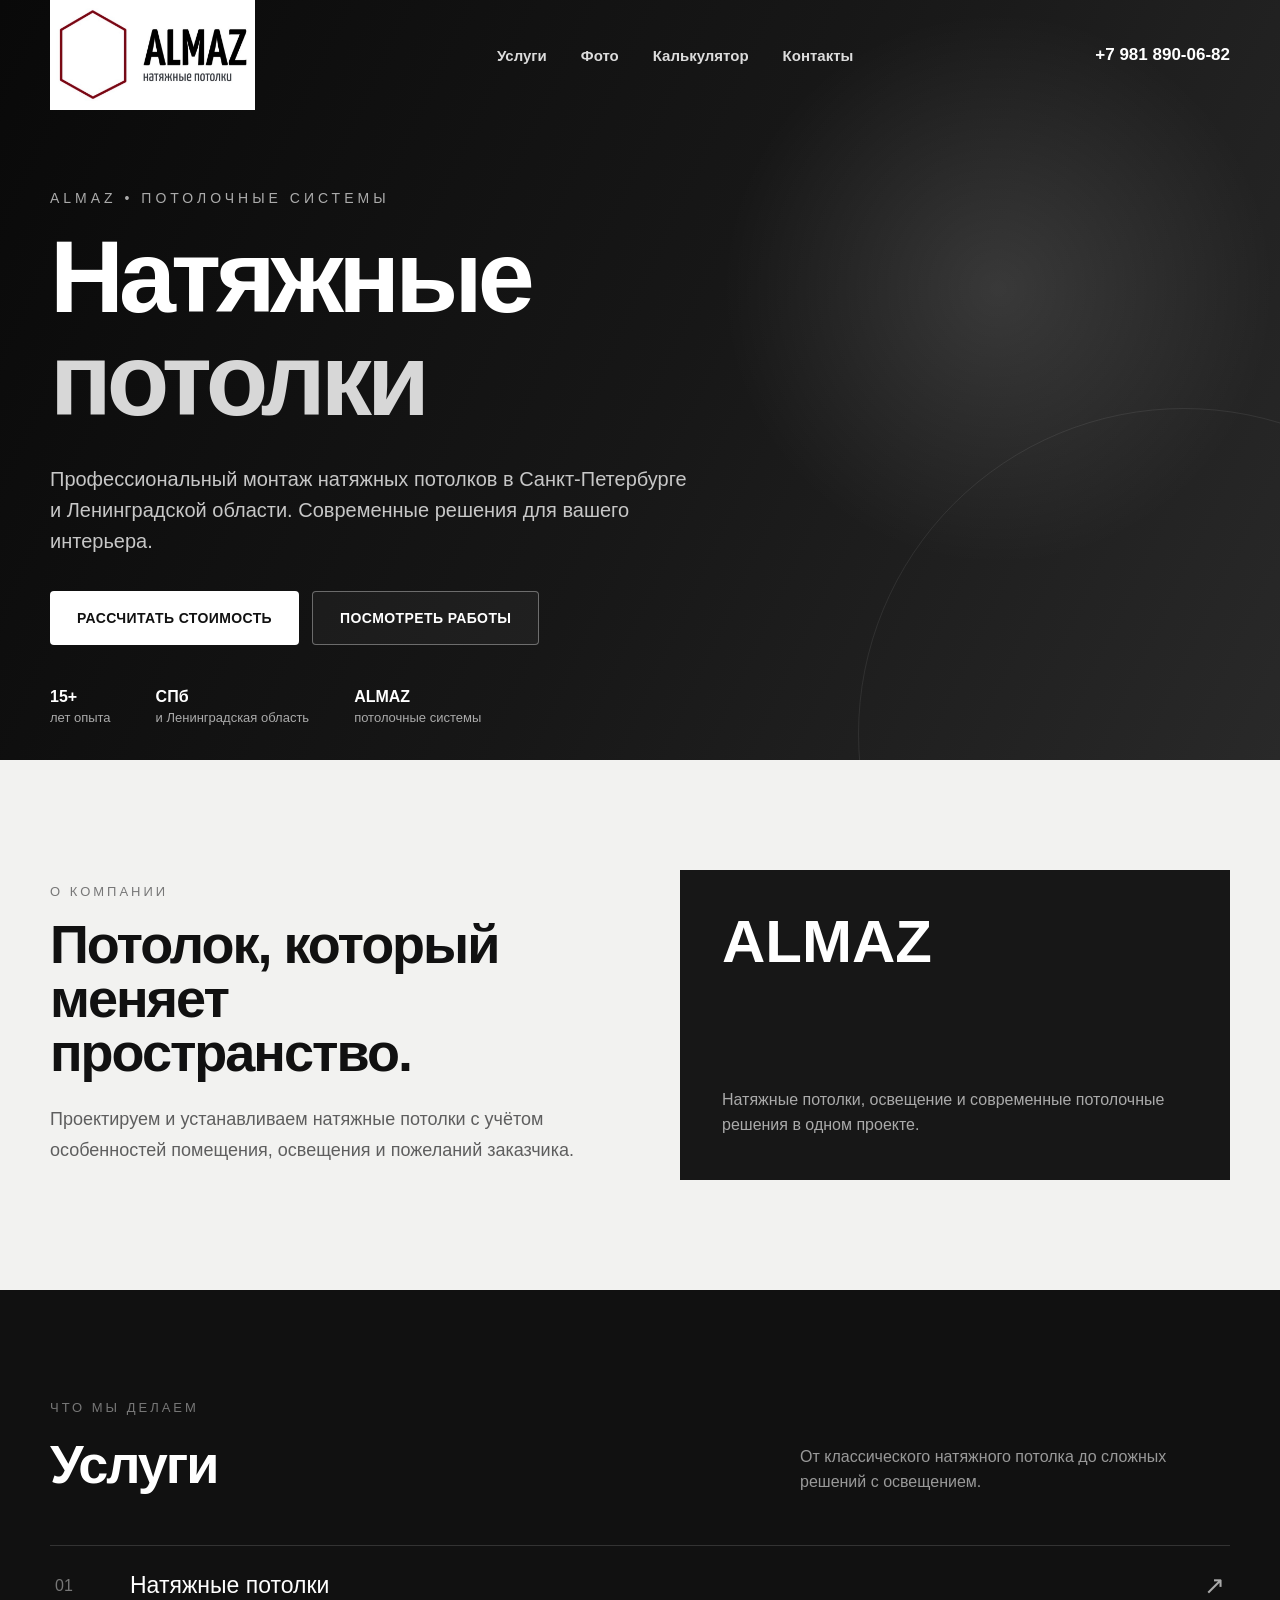
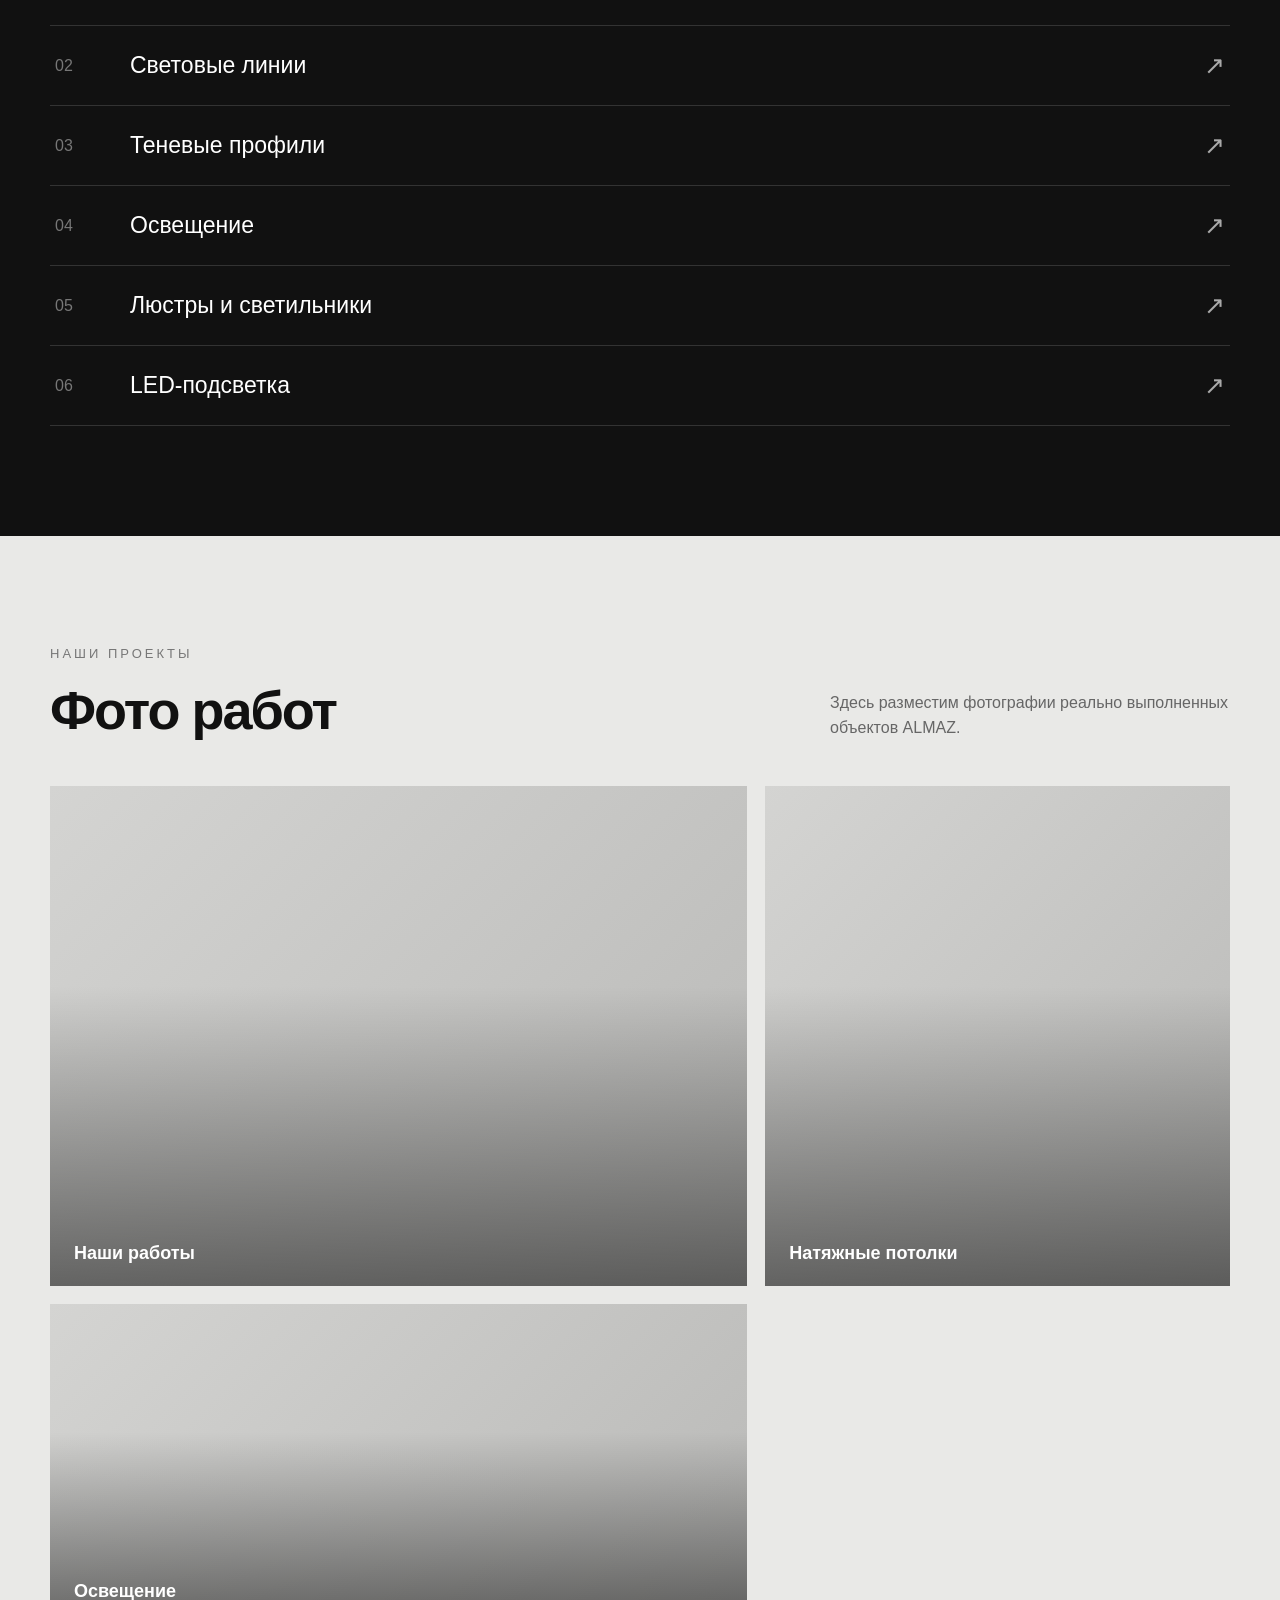
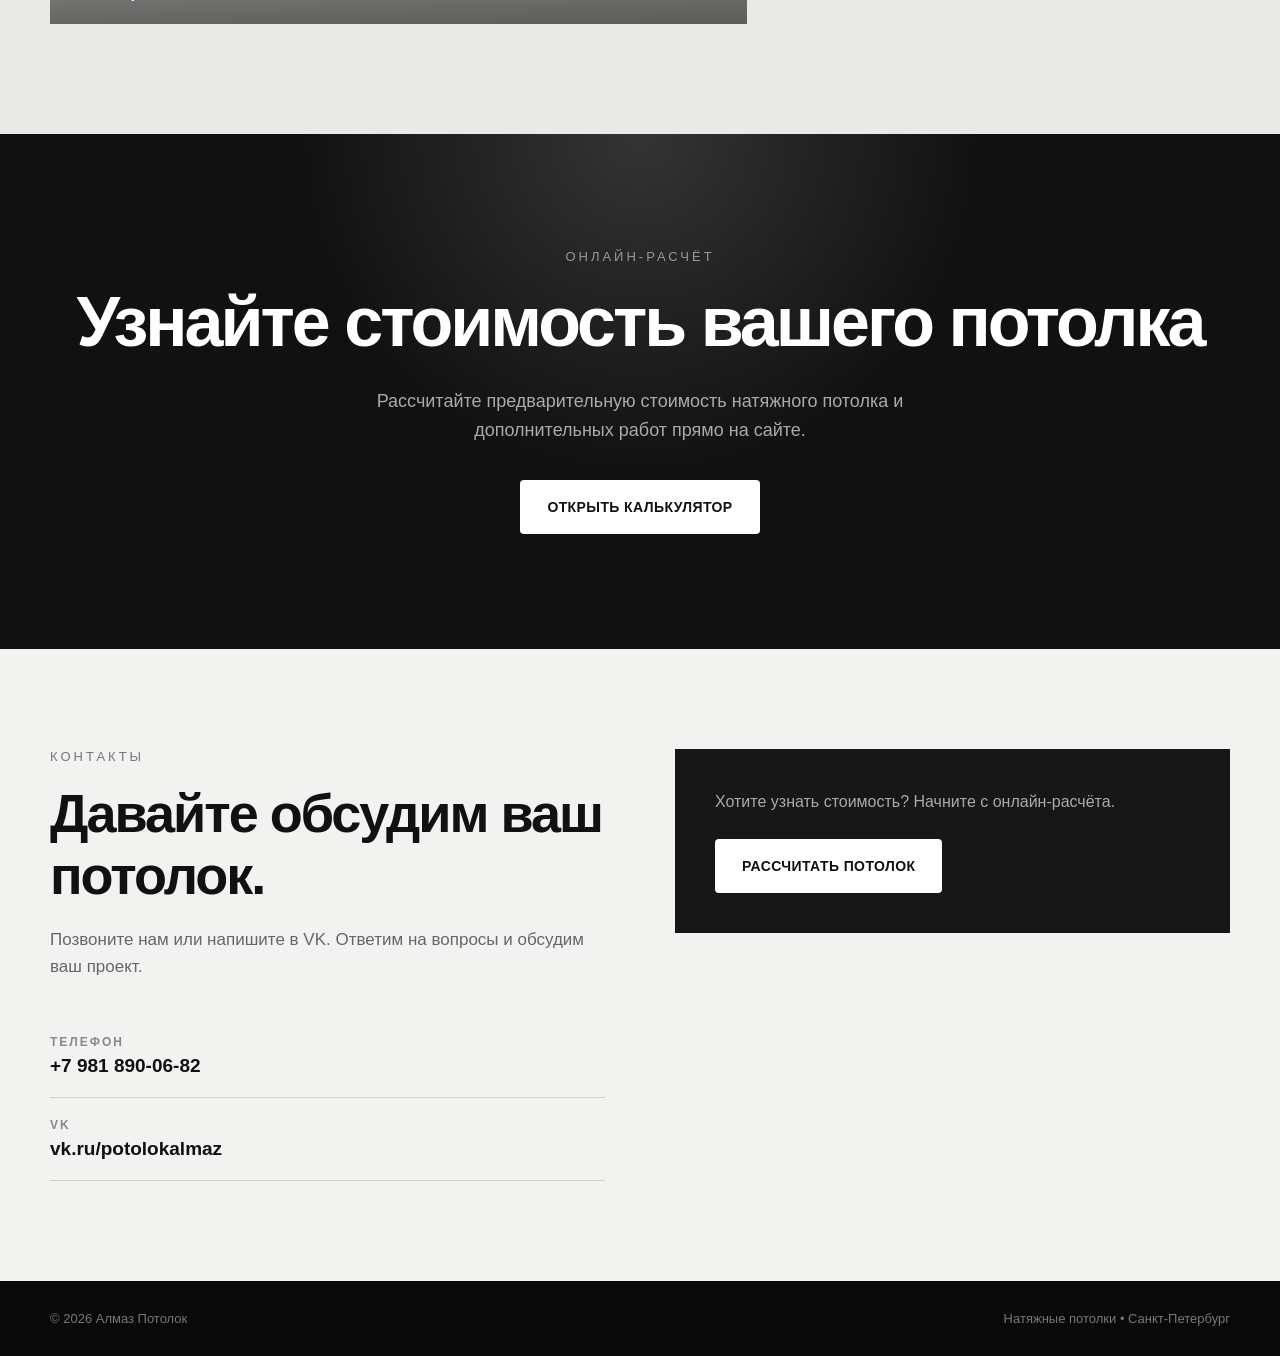
==== commit 32d6b639: "Update index.html" ====
--- a/index.html
+++ b/index.html
@@ -4,12 +4,25 @@
 <meta charset="UTF-8">
 <meta name="viewport" content="width=device-width, initial-scale=1.0">
 
-<title>Алмаз Потолок — натяжные потолки</title>
-
-<meta name="description"
-content="Алмаз Потолок — изготовление и профессиональный монтаж натяжных потолков. Рассчитайте стоимость онлайн.">
+<title>Алмаз Потолок — натяжные потолки в Санкт-Петербурге</title>
+
+<meta name="description" content="Алмаз Потолок — профессиональный монтаж натяжных потолков в Санкт-Петербурге и Ленинградской области. Современные потолочные системы, освещение и индивидуальный расчёт стоимости.">
+
+<meta name="keywords" content="натяжные потолки, натяжные потолки СПб, натяжные потолки Санкт-Петербург, потолки цена, монтаж натяжных потолков, Алмаз Потолок">
+
+<meta name="robots" content="index, follow">
+<meta name="author" content="Алмаз Потолок">
+
+<link rel="canonical" href="https://almazpotolok.ru/">
+
+<meta property="og:title" content="Алмаз Потолок — натяжные потолки">
+<meta property="og:description" content="Профессиональный монтаж натяжных потолков в Санкт-Петербурге и Ленинградской области.">
+<meta property="og:type" content="website">
+<meta property="og:url" content="https://almazpotolok.ru/">
+<meta property="og:site_name" content="Алмаз Потолок">
 
 <style>
+
 *{
   box-sizing:border-box;
 }
@@ -21,7 +34,7 @@
 body{
   margin:0;
   font-family:Arial,Helvetica,sans-serif;
-  background:#0b0d10;
+  background:#111;
   color:#fff;
 }
 
@@ -30,23 +43,27 @@
   text-decoration:none;
 }
 
+img{
+  max-width:100%;
+}
+
 .container{
-  width:min(1160px,calc(100% - 32px));
-  margin:0 auto;
-}
-
-/* HEADER */
-
-header{
-  position:sticky;
+  width:min(1180px,calc(100% - 36px));
+  margin:auto;
+}
+
+/* ================= HEADER ================= */
+
+.header{
+  position:absolute;
   top:0;
-  z-index:100;
-  background:rgba(10,12,15,.96);
-  border-bottom:1px solid rgba(255,255,255,.08);
+  left:0;
+  width:100%;
+  z-index:20;
 }
 
 .header-inner{
-  min-height:82px;
+  min-height:95px;
   display:flex;
   align-items:center;
   justify-content:space-between;
@@ -54,363 +71,618 @@
 }
 
 .logo{
-  width:220px;
+  width:205px;
   height:auto;
   display:block;
 }
 
-.nav{
+.menu{
   display:flex;
+  gap:34px;
   align-items:center;
-  gap:28px;
   font-size:15px;
-  color:#d0d0d0;
-}
-
-.nav a:hover{
-  color:#d2a348;
-}
-
-.header-phone{
+  font-weight:600;
+}
+
+.menu a{
+  opacity:.85;
+  transition:.2s;
+}
+
+.menu a:hover{
+  opacity:1;
+}
+
+.phone{
   font-size:17px;
   font-weight:700;
   white-space:nowrap;
 }
 
-/* HERO */
+/* ================= HERO ================= */
 
 .hero{
-  min-height:650px;
+  min-height:760px;
+  position:relative;
+  overflow:hidden;
   display:flex;
   align-items:center;
+
   background:
-    radial-gradient(circle at 80% 35%,rgba(205,160,65,.16),transparent 30%),
-    linear-gradient(135deg,#0b0d10,#171a20);
+    radial-gradient(
+      circle at 78% 38%,
+      rgba(255,255,255,.12),
+      transparent 25%
+    ),
+    linear-gradient(
+      115deg,
+      #090909 0%,
+      #171717 52%,
+      #292929 100%
+    );
+}
+
+.hero:after{
+  content:"";
+  position:absolute;
+  width:650px;
+  height:650px;
+  right:-230px;
+  bottom:-300px;
+  border-radius:50%;
+  border:1px solid rgba(255,255,255,.08);
 }
 
 .hero-content{
+  position:relative;
+  z-index:2;
   max-width:850px;
-  padding:90px 0;
-}
-
-.hero-label{
-  display:inline-block;
-  margin-bottom:20px;
-  color:#d2a348;
+  padding-top:75px;
+}
+
+.hero-small{
   font-size:14px;
-  font-weight:700;
-  letter-spacing:2px;
+  letter-spacing:4px;
   text-transform:uppercase;
+  opacity:.65;
+  margin-bottom:25px;
 }
 
 .hero h1{
   margin:0;
-  font-size:clamp(48px,7vw,82px);
-  line-height:.98;
-  letter-spacing:-3px;
+  font-size:clamp(54px,8vw,105px);
+  line-height:.9;
+  letter-spacing:-5px;
+  font-weight:800;
 }
 
 .hero h1 span{
   display:block;
-  color:#d2a348;
-  margin-top:12px;
-}
-
-.hero-text{
-  max-width:700px;
-  margin:30px 0 36px;
-  color:#c8c9cc;
+  margin-top:10px;
+  color:#d7d7d7;
+}
+
+.hero-description{
+  max-width:650px;
+  margin:38px 0 34px;
+  color:#c7c7c7;
   font-size:20px;
-  line-height:1.6;
-}
-
-.buttons{
+  line-height:1.55;
+}
+
+.hero-buttons{
   display:flex;
   flex-wrap:wrap;
   gap:13px;
 }
 
-.button{
-  display:inline-block;
-  padding:17px 28px;
-  border-radius:9px;
-  font-weight:700;
-  font-size:15px;
-  transition:.2s;
-}
-
-.button-main{
-  background:#d2a348;
-  color:#111;
-}
-
-.button-main:hover{
-  background:#e3b966;
-  transform:translateY(-1px);
-}
-
-.button-outline{
-  border:1px solid rgba(255,255,255,.28);
-  background:rgba(255,255,255,.04);
-}
-
-.button-outline:hover{
-  background:rgba(255,255,255,.09);
-}
-
-/* INTRO */
-
-.intro{
-  background:#f3f3f1;
-  color:#171717;
-  padding:85px 0;
-}
-
-.section-title{
-  margin:0 0 15px;
-  text-align:center;
-  font-size:40px;
-  letter-spacing:-1px;
-}
-
-.section-text{
-  max-width:720px;
-  margin:0 auto 45px;
-  text-align:center;
-  color:#666;
-  line-height:1.65;
-  font-size:17px;
-}
-
-/* FEATURES */
-
-.features{
-  display:grid;
-  grid-template-columns:repeat(3,1fr);
-  gap:20px;
-}
-
-.feature{
-  background:#fff;
-  border:1px solid #e4e4e4;
-  border-radius:17px;
-  padding:30px;
-}
-
-.feature-number{
-  color:#c3953b;
+.btn{
+  display:inline-flex;
+  align-items:center;
+  justify-content:center;
+  min-height:54px;
+  padding:0 27px;
+  border-radius:4px;
   font-size:14px;
   font-weight:700;
-  margin-bottom:22px;
-}
-
-.feature h3{
-  margin:0 0 12px;
-  font-size:21px;
-}
-
-.feature p{
+  letter-spacing:.4px;
+  transition:.2s;
+}
+
+.btn-main{
+  background:#fff;
+  color:#111;
+}
+
+.btn-main:hover{
+  background:#ddd;
+}
+
+.btn-dark{
+  border:1px solid rgba(255,255,255,.35);
+  background:rgba(255,255,255,.04);
+}
+
+.btn-dark:hover{
+  background:rgba(255,255,255,.1);
+}
+
+.hero-bottom{
+  position:absolute;
+  bottom:35px;
+  left:0;
+  width:100%;
+  z-index:3;
+}
+
+.hero-info{
+  display:flex;
+  gap:45px;
+  color:#aaa;
+  font-size:13px;
+}
+
+.hero-info strong{
+  display:block;
+  color:#fff;
+  font-size:16px;
+  margin-bottom:4px;
+}
+
+/* ================= ABOUT ================= */
+
+.about{
+  background:#f2f2f0;
+  color:#111;
+  padding:110px 0;
+}
+
+.about-grid{
+  display:grid;
+  grid-template-columns:1fr 1fr;
+  gap:80px;
+  align-items:center;
+}
+
+.section-label{
+  font-size:13px;
+  letter-spacing:3px;
+  text-transform:uppercase;
+  color:#777;
+  margin-bottom:18px;
+}
+
+.about h2{
+  margin:0;
+  font-size:54px;
+  line-height:1;
+  letter-spacing:-2px;
+}
+
+.about-text{
+  color:#5e5e5e;
+  font-size:18px;
+  line-height:1.7;
+  margin:25px 0 0;
+}
+
+.about-box{
+  background:#171717;
+  color:#fff;
+  padding:42px;
+  min-height:310px;
+  display:flex;
+  flex-direction:column;
+  justify-content:space-between;
+}
+
+.about-box-number{
+  font-size:60px;
+  font-weight:800;
+  line-height:1;
+}
+
+.about-box p{
+  margin:0;
+  color:#aaa;
+  line-height:1.6;
+}
+
+/* ================= SERVICES ================= */
+
+.services{
+  background:#111;
+  padding:110px 0;
+}
+
+.services-head{
+  display:flex;
+  justify-content:space-between;
+  align-items:end;
+  gap:30px;
+  margin-bottom:50px;
+}
+
+.services h2{
+  margin:0;
+  font-size:54px;
+  letter-spacing:-2px;
+}
+
+.services-head p{
+  max-width:430px;
+  margin:0;
+  color:#999;
+  line-height:1.6;
+}
+
+.service-list{
+  border-top:1px solid #333;
+}
+
+.service{
+  display:flex;
+  align-items:center;
+  justify-content:space-between;
+  gap:20px;
+  padding:25px 5px;
+  border-bottom:1px solid #333;
+  transition:.2s;
+}
+
+.service:hover{
+  padding-left:15px;
+  padding-right:15px;
+  background:#181818;
+}
+
+.service-number{
+  color:#777;
+  width:55px;
+}
+
+.service-name{
+  flex:1;
+  font-size:23px;
+}
+
+.service-arrow{
+  font-size:25px;
+  color:#aaa;
+}
+
+/* ================= WORKS ================= */
+
+.works{
+  background:#e9e9e7;
+  color:#111;
+  padding:110px 0;
+}
+
+.works-head{
+  display:flex;
+  justify-content:space-between;
+  align-items:end;
+  gap:30px;
+  margin-bottom:45px;
+}
+
+.works h2{
+  margin:0;
+  font-size:54px;
+  letter-spacing:-2px;
+}
+
+.works-head p{
+  max-width:400px;
   margin:0;
   color:#666;
   line-height:1.6;
 }
 
-/* SERVICES */
-
-.services-section{
-  background:#111419;
-  padding:85px 0;
-}
-
-.services-grid{
+.works-grid{
   display:grid;
-  grid-template-columns:repeat(2,1fr);
-  gap:15px;
-  max-width:900px;
-  margin:0 auto;
-}
-
-.service{
-  padding:24px;
-  border:1px solid rgba(255,255,255,.09);
-  border-radius:12px;
-  background:#191d23;
+  grid-template-columns:1.5fr 1fr;
+  gap:18px;
+}
+
+.work{
+  min-height:320px;
+  background:
+    linear-gradient(
+      135deg,
+      #d4d4d2,
+      #b8b8b6
+    );
+  position:relative;
+  overflow:hidden;
+}
+
+.work:first-child{
+  min-height:500px;
+}
+
+.work:after{
+  content:"";
+  position:absolute;
+  inset:0;
+  background:
+    linear-gradient(
+      to top,
+      rgba(0,0,0,.5),
+      transparent 60%
+    );
+}
+
+.work-label{
+  position:absolute;
+  bottom:22px;
+  left:24px;
+  z-index:2;
+  color:#fff;
+  font-size:18px;
+  font-weight:700;
+}
+
+/* ================= CALCULATOR ================= */
+
+.calculator{
+  padding:115px 0;
+  background:
+    radial-gradient(
+      circle at 50% 0%,
+      #343434,
+      transparent 42%
+    ),
+    #111;
+  text-align:center;
+}
+
+.calculator .section-label{
+  color:#999;
+}
+
+.calculator h2{
+  margin:0;
+  font-size:clamp(42px,6vw,70px);
+  letter-spacing:-3px;
+}
+
+.calculator p{
+  max-width:620px;
+  margin:25px auto 35px;
+  color:#aaa;
+  line-height:1.6;
+  font-size:18px;
+}
+
+/* ================= CONTACTS ================= */
+
+.contacts{
+  background:#f2f2f0;
+  color:#111;
+  padding:100px 0;
+}
+
+.contacts-grid{
+  display:grid;
+  grid-template-columns:1fr 1fr;
+  gap:70px;
+  align-items:start;
+}
+
+.contacts h2{
+  margin:0;
+  font-size:54px;
+  letter-spacing:-2px;
+}
+
+.contacts-description{
+  margin-top:20px;
+  color:#666;
+  line-height:1.6;
   font-size:17px;
 }
 
-.service span{
-  color:#d2a348;
-  margin-right:10px;
-}
-
-/* WORKS */
-
-.works{
-  background:#f3f3f1;
-  color:#171717;
-  padding:85px 0;
-}
-
-.works-placeholder{
-  min-height:260px;
-  max-width:950px;
-  margin:0 auto;
-  border:2px dashed #cfcfcf;
-  border-radius:20px;
+.contact-list{
+  margin-top:35px;
+}
+
+.contact-item{
+  display:block;
+  padding:20px 0;
+  border-bottom:1px solid #d0d0ce;
+  font-size:19px;
+  font-weight:600;
+}
+
+.contact-item small{
+  display:block;
+  color:#888;
+  font-size:12px;
+  margin-bottom:6px;
+  text-transform:uppercase;
+  letter-spacing:2px;
+}
+
+.contact-card{
+  background:#171717;
+  color:#fff;
+  padding:40px;
+}
+
+.contact-card p{
+  color:#aaa;
+  line-height:1.6;
+  margin:0 0 25px;
+}
+
+/* ================= FOOTER ================= */
+
+footer{
+  background:#090909;
+  color:#777;
+  padding:30px 0;
+  font-size:13px;
+}
+
+.footer-inner{
   display:flex;
-  align-items:center;
-  justify-content:center;
-  text-align:center;
-  padding:35px;
-  color:#777;
-  background:#fafafa;
-}
-
-.works-placeholder strong{
-  display:block;
-  color:#444;
-  font-size:20px;
-  margin-bottom:8px;
-}
-
-/* CALCULATOR */
-
-.calculator{
-  padding:95px 0;
-  text-align:center;
-  background:
-    radial-gradient(circle at 50% 0%,rgba(210,163,72,.15),transparent 35%),
-    #080a0d;
-}
-
-.calculator h2{
-  margin:0 0 16px;
-  font-size:42px;
-}
-
-.calculator p{
-  max-width:680px;
-  margin:0 auto 32px;
-  color:#aaa;
-  font-size:17px;
-  line-height:1.6;
-}
-
-/* CONTACTS */
-
-.contacts{
-  background:#171a20;
-  padding:75px 0;
-  text-align:center;
-}
-
-.contacts h2{
-  margin:0 0 28px;
-  font-size:38px;
-}
-
-.contact-buttons{
-  display:flex;
-  justify-content:center;
-  flex-wrap:wrap;
-  gap:12px;
-}
-
-.contact{
-  padding:15px 25px;
-  border:1px solid rgba(255,255,255,.25);
-  border-radius:9px;
-}
-
-.contact:hover{
-  background:rgba(255,255,255,.06);
-}
-
-/* FOOTER */
-
-footer{
-  background:#08090b;
-  color:#777;
-  text-align:center;
-  padding:25px;
-  font-size:14px;
-}
-
-/* MOBILE */
-
-@media(max-width:900px){
-
-  .nav{
+  justify-content:space-between;
+  gap:20px;
+}
+
+/* ================= MOBILE ================= */
+
+@media(max-width:850px){
+
+  .header-inner{
+    min-height:78px;
+  }
+
+  .menu{
     display:none;
   }
 
-  .features{
+  .phone{
+    font-size:14px;
+  }
+
+  .logo{
+    width:175px;
+  }
+
+  .hero{
+    min-height:700px;
+  }
+
+  .hero h1{
+    font-size:58px;
+    letter-spacing:-3px;
+  }
+
+  .hero-description{
+    font-size:17px;
+  }
+
+  .hero-info{
+    gap:20px;
+    flex-wrap:wrap;
+  }
+
+  .about-grid,
+  .contacts-grid{
     grid-template-columns:1fr;
+    gap:40px;
+  }
+
+  .about h2,
+  .services h2,
+  .works h2,
+  .contacts h2{
+    font-size:42px;
+  }
+
+  .services-head,
+  .works-head{
+    display:block;
+  }
+
+  .services-head p,
+  .works-head p{
+    margin-top:18px;
+  }
+
+  .works-grid{
+    grid-template-columns:1fr;
+  }
+
+  .work:first-child{
+    min-height:350px;
+  }
+
+  .work{
+    min-height:240px;
+  }
+
+}
+
+@media(max-width:500px){
+
+  .container{
+    width:calc(100% - 24px);
   }
 
   .hero{
-    min-height:auto;
-  }
-
-  .hero-content{
-    padding:75px 0;
-  }
-}
-
-@media(max-width:600px){
-
-  .container{
-    width:calc(100% - 22px);
-  }
-
-  .header-inner{
-    min-height:75px;
-  }
-
-  .logo{
-    width:190px;
-  }
-
-  .header-phone{
-    font-size:14px;
+    min-height:680px;
   }
 
   .hero h1{
     font-size:48px;
-    letter-spacing:-2px;
-  }
-
-  .hero-text{
-    font-size:17px;
-  }
-
-  .buttons{
+  }
+
+  .hero-buttons{
     flex-direction:column;
   }
 
-  .button{
+  .btn{
     width:100%;
-    text-align:center;
-  }
-
-  .services-grid{
-    grid-template-columns:1fr;
-  }
-
-  .section-title{
-    font-size:31px;
-  }
-
-  .calculator h2{
-    font-size:32px;
-  }
-}
+  }
+
+  .hero-bottom{
+    bottom:20px;
+  }
+
+  .about,
+  .services,
+  .works,
+  .contacts{
+    padding:75px 0;
+  }
+
+  .about-box{
+    padding:30px;
+  }
+
+  .service-name{
+    font-size:18px;
+  }
+
+  .footer-inner{
+    display:block;
+  }
+
+}
+
 </style>
+
+<!-- SEO: структурированные данные -->
+<script type="application/ld+json">
+{
+  "@context":"https://schema.org",
+  "@type":"LocalBusiness",
+  "name":"Алмаз Потолок",
+  "url":"https://almazpotolok.ru/",
+  "telephone":"+79818900682",
+  "description":"Профессиональный монтаж натяжных потолков в Санкт-Петербурге и Ленинградской области.",
+  "areaServed":[
+    "Санкт-Петербург",
+    "Ленинградская область"
+  ],
+  "address":{
+    "@type":"PostalAddress",
+    "addressLocality":"Санкт-Петербург",
+    "addressCountry":"RU"
+  }
+}
+</script>
+
 </head>
 
 <body>
 
-<header>
+<header class="header">
+
   <div class="container header-inner">
 
     <a href="#">
@@ -421,7 +693,7 @@
       >
     </a>
 
-    <nav class="nav">
+    <nav class="menu">
       <a href="#services">Услуги</a>
       <a href="#works">Фото</a>
       <a href="#calculator">Калькулятор</a>
@@ -429,26 +701,29 @@
     </nav>
 
     <a
-      class="header-phone"
+      class="phone"
       href="tel:+79818900682"
     >
       +7 981 890-06-82
     </a>
 
   </div>
+
 </header>
 
 
 <main>
 
+<!-- HERO -->
+
 <section class="hero">
 
   <div class="container">
 
     <div class="hero-content">
 
-      <div class="hero-label">
-        ALMAZ • НАТЯЖНЫЕ ПОТОЛКИ
+      <div class="hero-small">
+        ALMAZ • ПОТОЛОЧНЫЕ СИСТЕМЫ
       </div>
 
       <h1>
@@ -456,25 +731,26 @@
         <span>потолки</span>
       </h1>
 
-      <p class="hero-text">
-        Изготовление и профессиональный монтаж натяжных потолков.
-        Рассчитайте предварительную стоимость вашего потолка онлайн.
+      <p class="hero-description">
+        Профессиональный монтаж натяжных потолков
+        в Санкт-Петербурге и Ленинградской области.
+        Современные решения для вашего интерьера.
       </p>
 
-      <div class="buttons">
+      <div class="hero-buttons">
 
         <a
-          class="button button-main"
+          class="btn btn-main"
           href="calculator.html"
         >
           РАССЧИТАТЬ СТОИМОСТЬ
         </a>
 
         <a
-          class="button button-outline"
-          href="tel:+79818900682"
+          class="btn btn-dark"
+          href="#works"
         >
-          ПОЗВОНИТЬ
+          ПОСМОТРЕТЬ РАБОТЫ
         </a>
 
       </div>
@@ -483,50 +759,68 @@
 
   </div>
 
+  <div class="hero-bottom">
+
+    <div class="container hero-info">
+
+      <div>
+        <strong>15+</strong>
+        лет опыта
+      </div>
+
+      <div>
+        <strong>СПб</strong>
+        и Ленинградская область
+      </div>
+
+      <div>
+        <strong>ALMAZ</strong>
+        потолочные системы
+      </div>
+
+    </div>
+
+  </div>
+
 </section>
 
 
-<section class="intro">
-
-  <div class="container">
-
-    <h2 class="section-title">
-      Алмаз Потолок
-    </h2>
-
-    <p class="section-text">
-      Выполняем монтаж натяжных потолков с учётом особенностей
-      помещения, освещения и пожеланий заказчика.
-    </p>
-
-    <div class="features">
-
-      <div class="feature">
-        <div class="feature-number">01</div>
-        <h3>Точный расчёт</h3>
-        <p>
-          Предварительно рассчитайте стоимость потолка
-          прямо на сайте.
-        </p>
-      </div>
-
-      <div class="feature">
-        <div class="feature-number">02</div>
-        <h3>Аккуратный монтаж</h3>
-        <p>
-          Профессиональная установка конструкции
-          с вниманием к деталям.
-        </p>
-      </div>
-
-      <div class="feature">
-        <div class="feature-number">03</div>
-        <h3>Освещение</h3>
-        <p>
-          Светильники, люстры, световые линии
-          и LED-подсветка.
-        </p>
-      </div>
+<!-- ABOUT -->
+
+<section class="about">
+
+  <div class="container about-grid">
+
+    <div>
+
+      <div class="section-label">
+        О компании
+      </div>
+
+      <h2>
+        Потолок,
+        который меняет
+        пространство.
+      </h2>
+
+      <p class="about-text">
+        Проектируем и устанавливаем натяжные потолки
+        с учётом особенностей помещения, освещения
+        и пожеланий заказчика.
+      </p>
+
+    </div>
+
+    <div class="about-box">
+
+      <div class="about-box-number">
+        ALMAZ
+      </div>
+
+      <p>
+        Натяжные потолки, освещение и современные
+        потолочные решения в одном проекте.
+      </p>
 
     </div>
 
@@ -535,52 +829,70 @@
 </section>
 
 
+<!-- SERVICES -->
+
 <section
-  class="services-section"
+  class="services"
   id="services"
 >
 
   <div class="container">
 
-    <h2 class="section-title">
-      Услуги
-    </h2>
-
-    <p class="section-text">
-      Натяжные потолки и дополнительные работы
-      по оформлению и освещению.
-    </p>
-
-    <div class="services-grid">
+    <div class="services-head">
+
+      <div>
+        <div class="section-label">
+          Что мы делаем
+        </div>
+
+        <h2>
+          Услуги
+        </h2>
+      </div>
+
+      <p>
+        От классического натяжного потолка
+        до сложных решений с освещением.
+      </p>
+
+    </div>
+
+    <div class="service-list">
 
       <div class="service">
-        <span>◆</span>
-        Натяжные потолки
+        <span class="service-number">01</span>
+        <span class="service-name">Натяжные потолки</span>
+        <span class="service-arrow">↗</span>
       </div>
 
       <div class="service">
-        <span>◆</span>
-        Монтаж светильников
+        <span class="service-number">02</span>
+        <span class="service-name">Световые линии</span>
+        <span class="service-arrow">↗</span>
       </div>
 
       <div class="service">
-        <span>◆</span>
-        Установка люстр
+        <span class="service-number">03</span>
+        <span class="service-name">Теневые профили</span>
+        <span class="service-arrow">↗</span>
       </div>
 
       <div class="service">
-        <span>◆</span>
-        Теневые профили
+        <span class="service-number">04</span>
+        <span class="service-name">Освещение</span>
+        <span class="service-arrow">↗</span>
       </div>
 
       <div class="service">
-        <span>◆</span>
-        Световые линии
+        <span class="service-number">05</span>
+        <span class="service-name">Люстры и светильники</span>
+        <span class="service-arrow">↗</span>
       </div>
 
       <div class="service">
-        <span>◆</span>
-        LED-подсветка
+        <span class="service-number">06</span>
+        <span class="service-name">LED-подсветка</span>
+        <span class="service-arrow">↗</span>
       </div>
 
     </div>
@@ -589,6 +901,8 @@
 
 </section>
 
+
+<!-- WORKS -->
 
 <section
   class="works"
@@ -597,19 +911,43 @@
 
   <div class="container">
 
-    <h2 class="section-title">
-      Наши работы
-    </h2>
-
-    <p class="section-text">
-      Здесь разместим фотографии реально выполненных объектов.
-    </p>
-
-    <div class="works-placeholder">
+    <div class="works-head">
 
       <div>
-        <strong>Фотографии работ</strong>
-        Фотогалерею добавим сюда следующим этапом.
+        <div class="section-label">
+          Наши проекты
+        </div>
+
+        <h2>
+          Фото работ
+        </h2>
+      </div>
+
+      <p>
+        Здесь разместим фотографии реально выполненных
+        объектов ALMAZ.
+      </p>
+
+    </div>
+
+    <div class="works-grid">
+
+      <div class="work">
+        <div class="work-label">
+          Наши работы
+        </div>
+      </div>
+
+      <div class="work">
+        <div class="work-label">
+          Натяжные потолки
+        </div>
+      </div>
+
+      <div class="work">
+        <div class="work-label">
+          Освещение
+        </div>
       </div>
 
     </div>
@@ -618,6 +956,8 @@
 
 </section>
 
+
+<!-- CALCULATOR -->
 
 <section
   class="calculator"
@@ -626,17 +966,23 @@
 
   <div class="container">
 
+    <div class="section-label">
+      Онлайн-расчёт
+    </div>
+
     <h2>
-      Рассчитайте стоимость
+      Узнайте стоимость
+      вашего потолка
     </h2>
 
     <p>
-      Укажите длину и ширину помещения и выберите
-      необходимые дополнительные работы.
+      Рассчитайте предварительную стоимость
+      натяжного потолка и дополнительных работ
+      прямо на сайте.
     </p>
 
     <a
-      class="button button-main"
+      class="btn btn-main"
       href="calculator.html"
     >
       ОТКРЫТЬ КАЛЬКУЛЯТОР
@@ -647,35 +993,70 @@
 </section>
 
 
+<!-- CONTACTS -->
+
 <section
   class="contacts"
   id="contacts"
 >
 
-  <div class="container">
-
-    <h2>
-      Свяжитесь с нами
-    </h2>
-
-    <div class="contact-buttons">
+  <div class="container contacts-grid">
+
+    <div>
+
+      <div class="section-label">
+        Контакты
+      </div>
+
+      <h2>
+        Давайте
+        обсудим ваш
+        потолок.
+      </h2>
+
+      <p class="contacts-description">
+        Позвоните нам или напишите в VK.
+        Ответим на вопросы и обсудим ваш проект.
+      </p>
+
+      <div class="contact-list">
+
+        <a
+          class="contact-item"
+          href="tel:+79818900682"
+        >
+          <small>Телефон</small>
+          +7 981 890-06-82
+        </a>
+
+        <a
+          class="contact-item"
+          href="https://vk.ru/potolokalmaz"
+          target="_blank"
+          rel="noopener"
+        >
+          <small>VK</small>
+          vk.ru/potolokalmaz
+        </a>
+
+      </div>
+
+    </div>
+
+    <div class="contact-card">
+
+      <p>
+        Хотите узнать стоимость?
+        Начните с онлайн-расчёта.
+      </p>
 
       <a
-        class="contact"
-        href="tel:+79818900682"
+        class="btn btn-main"
+        href="calculator.html"
       >
-        📞 +7 981 890-06-82
+        РАССЧИТАТЬ ПОТОЛОК
       </a>
 
-      <a
-        class="contact"
-        href="https://vk.ru/potolokalmaz"
-        target="_blank"
-        rel="noopener"
-      >
-        VK
-      </a>
-
     </div>
 
   </div>
@@ -686,7 +1067,19 @@
 
 
 <footer>
-  © Алмаз Потолок
+
+  <div class="container footer-inner">
+
+    <div>
+      © 2026 Алмаз Потолок
+    </div>
+
+    <div>
+      Натяжные потолки • Санкт-Петербург
+    </div>
+
+  </div>
+
 </footer>
 
 </body>
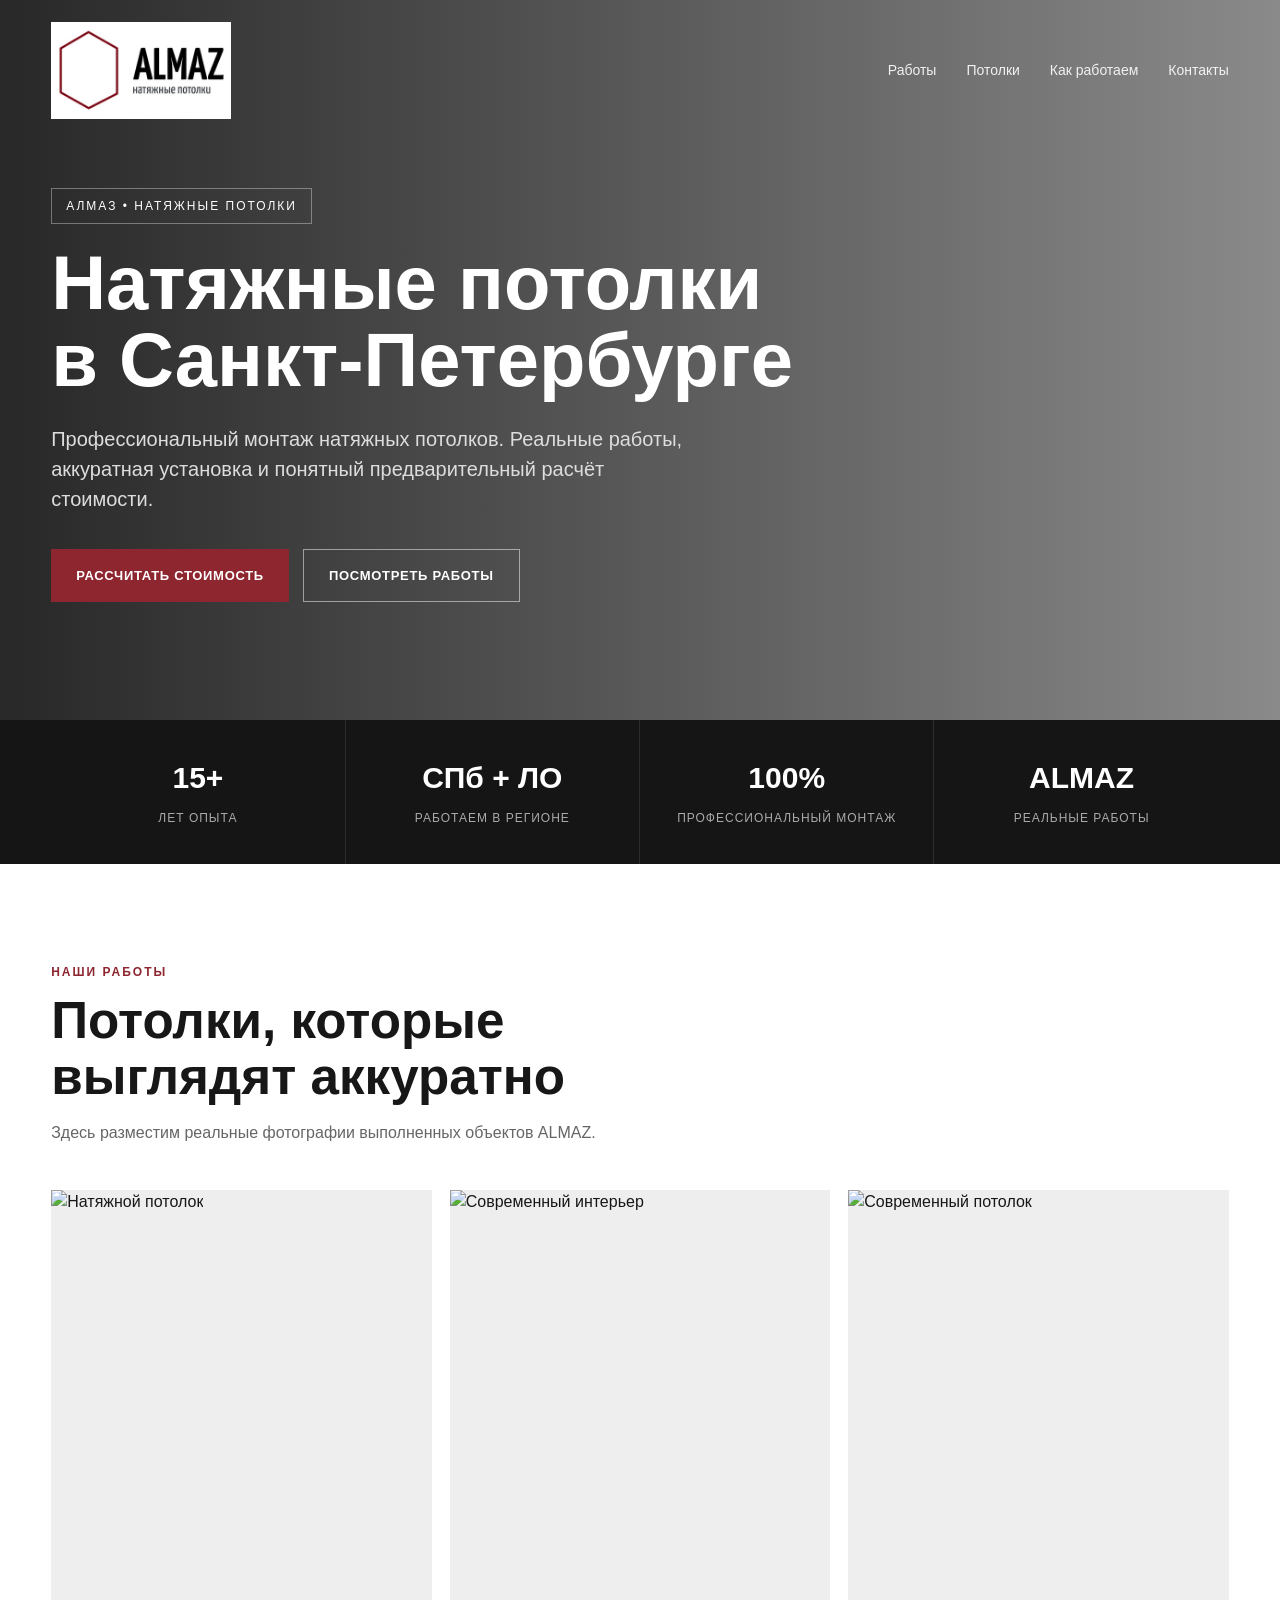
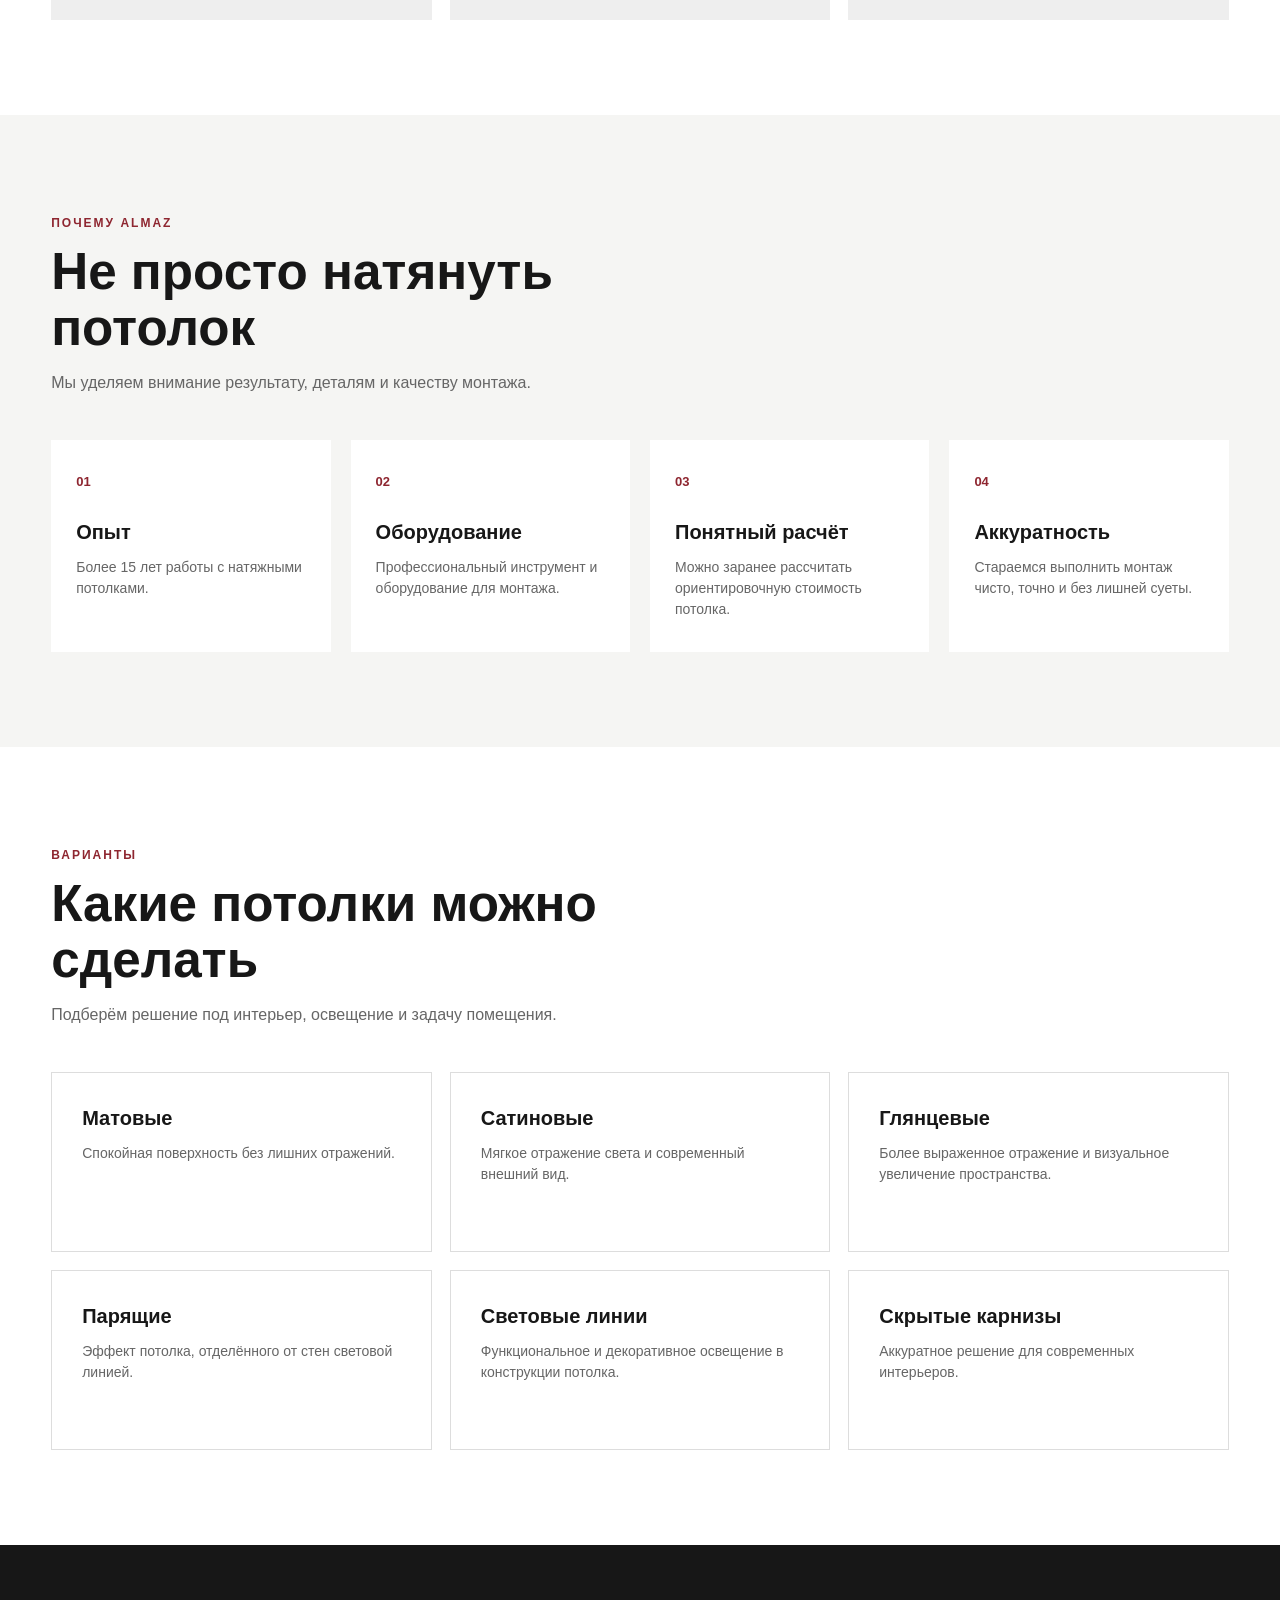
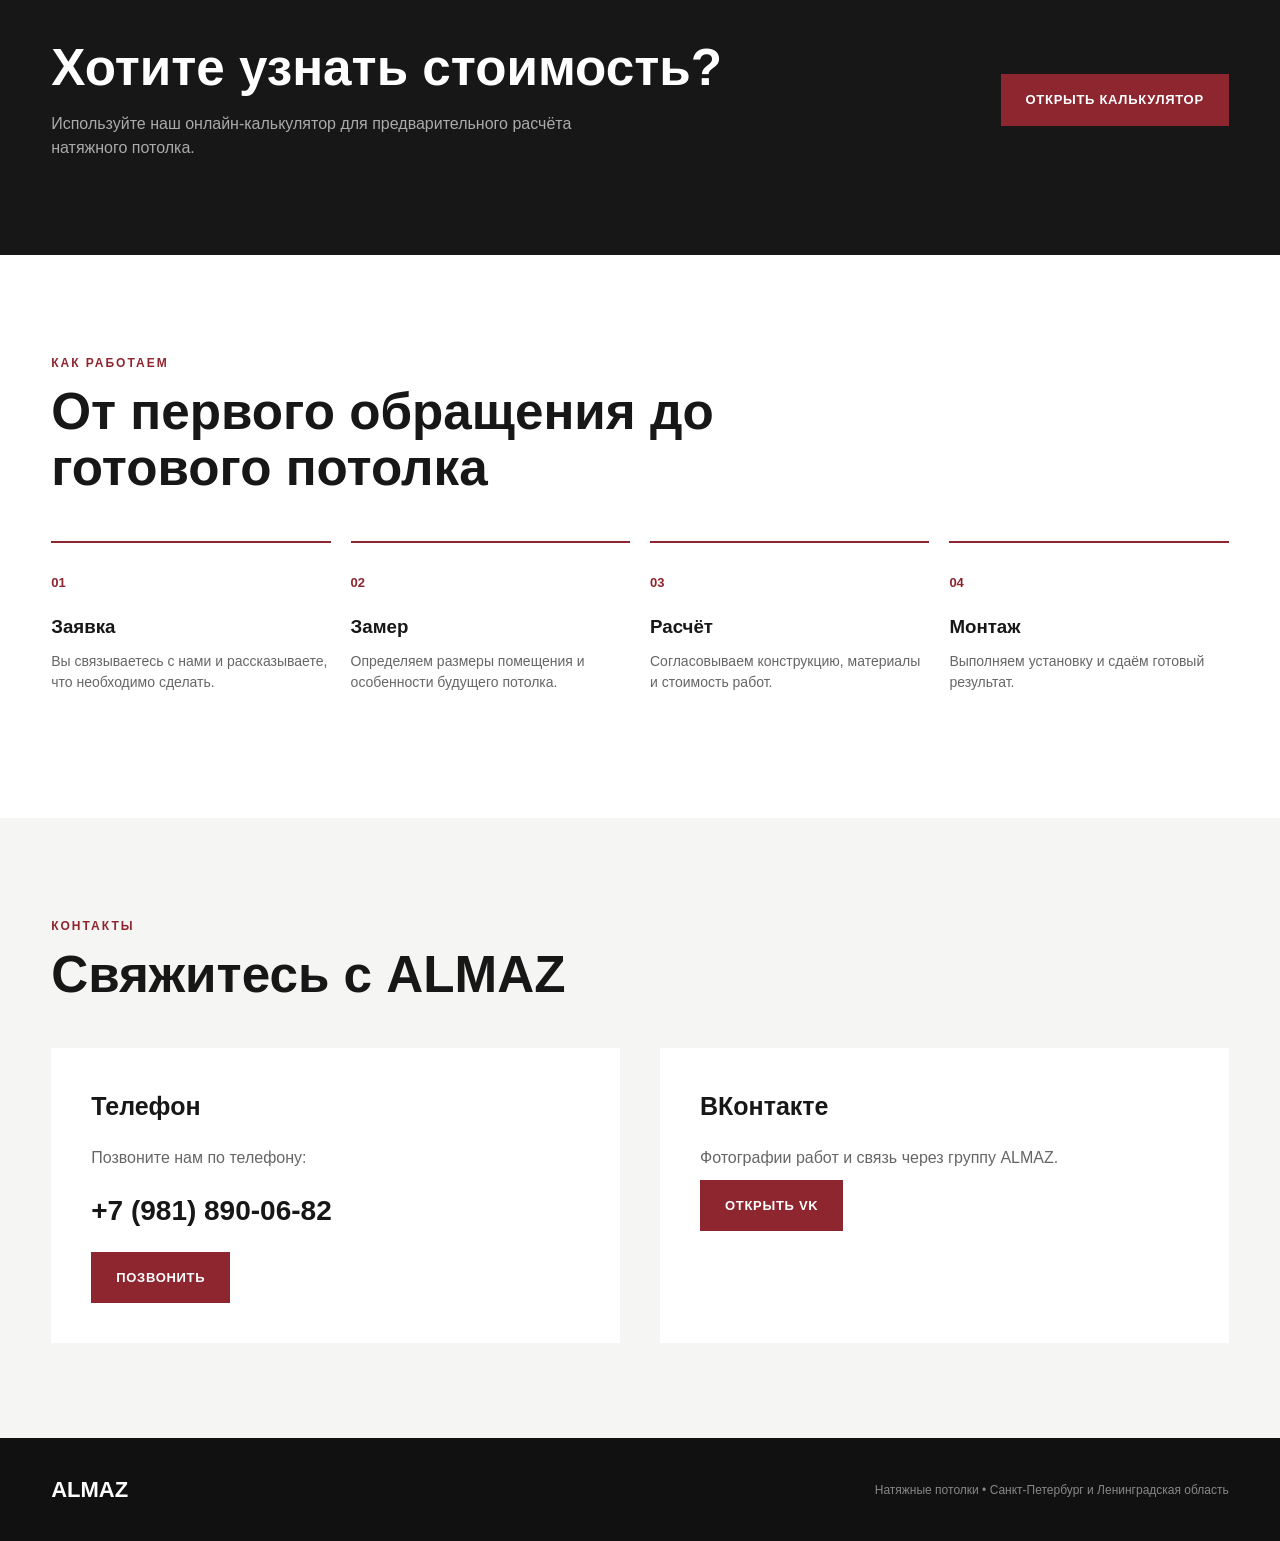
==== commit 94ec4bb8: "Update index.html" ====
--- a/index.html
+++ b/index.html
@@ -4,27 +4,15 @@
 <meta charset="UTF-8">
 <meta name="viewport" content="width=device-width, initial-scale=1.0">
 
-<title>Алмаз Потолок — натяжные потолки в Санкт-Петербурге</title>
-
-<meta name="description" content="Алмаз Потолок — профессиональный монтаж натяжных потолков в Санкт-Петербурге и Ленинградской области. Современные потолочные системы, освещение и индивидуальный расчёт стоимости.">
-
-<meta name="keywords" content="натяжные потолки, натяжные потолки СПб, натяжные потолки Санкт-Петербург, потолки цена, монтаж натяжных потолков, Алмаз Потолок">
-
-<meta name="robots" content="index, follow">
-<meta name="author" content="Алмаз Потолок">
-
-<link rel="canonical" href="https://almazpotolok.ru/">
-
-<meta property="og:title" content="Алмаз Потолок — натяжные потолки">
-<meta property="og:description" content="Профессиональный монтаж натяжных потолков в Санкт-Петербурге и Ленинградской области.">
-<meta property="og:type" content="website">
-<meta property="og:url" content="https://almazpotolok.ru/">
-<meta property="og:site_name" content="Алмаз Потолок">
+<title>АЛМАЗ — Натяжные потолки в Санкт-Петербурге</title>
+
+<meta name="description" content="Натяжные потолки в Санкт-Петербурге и Ленинградской области. Профессиональный монтаж, реальные работы и предварительный расчёт стоимости.">
 
 <style>
-
 *{
   box-sizing:border-box;
+  margin:0;
+  padding:0;
 }
 
 html{
@@ -32,722 +20,524 @@
 }
 
 body{
-  margin:0;
   font-family:Arial,Helvetica,sans-serif;
-  background:#111;
-  color:#fff;
+  color:#171717;
+  background:#fff;
+  line-height:1.5;
 }
 
 a{
+  text-decoration:none;
   color:inherit;
-  text-decoration:none;
-}
-
-img{
-  max-width:100%;
 }
 
 .container{
-  width:min(1180px,calc(100% - 36px));
+  width:min(1180px,92%);
   margin:auto;
 }
 
-/* ================= HEADER ================= */
-
-.header{
+/* HEADER */
+
+header{
   position:absolute;
   top:0;
   left:0;
   width:100%;
-  z-index:20;
+  z-index:10;
+  padding:22px 0;
 }
 
 .header-inner{
-  min-height:95px;
   display:flex;
   align-items:center;
   justify-content:space-between;
-  gap:25px;
-}
-
-.logo{
-  width:205px;
+  gap:30px;
+}
+
+.logo img{
+  display:block;
+  width:180px;
   height:auto;
-  display:block;
-}
-
-.menu{
+}
+
+.nav{
   display:flex;
-  gap:34px;
-  align-items:center;
-  font-size:15px;
-  font-weight:600;
-}
-
-.menu a{
-  opacity:.85;
-  transition:.2s;
-}
-
-.menu a:hover{
+  gap:30px;
+  color:#fff;
+  font-size:14px;
+}
+
+.nav a{
+  opacity:.9;
+}
+
+.nav a:hover{
   opacity:1;
 }
 
-.phone{
-  font-size:17px;
-  font-weight:700;
-  white-space:nowrap;
-}
-
-/* ================= HERO ================= */
+/* HERO */
 
 .hero{
-  min-height:760px;
-  position:relative;
-  overflow:hidden;
+  min-height:720px;
   display:flex;
   align-items:center;
+  position:relative;
+  color:#fff;
 
   background:
-    radial-gradient(
-      circle at 78% 38%,
-      rgba(255,255,255,.12),
-      transparent 25%
+    linear-gradient(
+      90deg,
+      rgba(10,10,10,.88),
+      rgba(10,10,10,.48)
     ),
-    linear-gradient(
-      115deg,
-      #090909 0%,
-      #171717 52%,
-      #292929 100%
-    );
-}
-
-.hero:after{
-  content:"";
-  position:absolute;
-  width:650px;
-  height:650px;
-  right:-230px;
-  bottom:-300px;
-  border-radius:50%;
-  border:1px solid rgba(255,255,255,.08);
+    url("https://images.unsplash.com/photo-1600607687920-4e2a09cf159d?auto=format&fit=crop&w=1800&q=85")
+    center/cover;
 }
 
 .hero-content{
-  position:relative;
-  z-index:2;
-  max-width:850px;
-  padding-top:75px;
-}
-
-.hero-small{
-  font-size:14px;
-  letter-spacing:4px;
-  text-transform:uppercase;
-  opacity:.65;
+  max-width:760px;
+  padding-top:70px;
+}
+
+.hero-label{
+  display:inline-block;
+  margin-bottom:20px;
+  padding:8px 14px;
+  border:1px solid rgba(255,255,255,.35);
+  font-size:12px;
+  letter-spacing:2px;
+}
+
+.hero h1{
+  font-size:clamp(42px,6vw,76px);
+  line-height:1.02;
   margin-bottom:25px;
-}
-
-.hero h1{
-  margin:0;
-  font-size:clamp(54px,8vw,105px);
-  line-height:.9;
-  letter-spacing:-5px;
-  font-weight:800;
-}
-
-.hero h1 span{
-  display:block;
-  margin-top:10px;
-  color:#d7d7d7;
-}
-
-.hero-description{
+  font-weight:700;
+}
+
+.hero p{
+  font-size:20px;
   max-width:650px;
-  margin:38px 0 34px;
-  color:#c7c7c7;
-  font-size:20px;
-  line-height:1.55;
-}
-
-.hero-buttons{
+  color:#ddd;
+  margin-bottom:35px;
+}
+
+.buttons{
   display:flex;
   flex-wrap:wrap;
-  gap:13px;
-}
-
-.btn{
+  gap:14px;
+}
+
+.button{
   display:inline-flex;
   align-items:center;
   justify-content:center;
-  min-height:54px;
-  padding:0 27px;
-  border-radius:4px;
-  font-size:14px;
-  font-weight:700;
-  letter-spacing:.4px;
+  padding:16px 25px;
+  font-size:13px;
+  font-weight:bold;
+  letter-spacing:.7px;
   transition:.2s;
 }
 
-.btn-main{
+.button-main{
+  background:#8e2630;
+  color:#fff;
+}
+
+.button-main:hover{
+  background:#a8323d;
+}
+
+.button-light{
+  border:1px solid rgba(255,255,255,.5);
+  color:#fff;
+}
+
+.button-light:hover{
   background:#fff;
   color:#111;
 }
 
-.btn-main:hover{
-  background:#ddd;
-}
-
-.btn-dark{
-  border:1px solid rgba(255,255,255,.35);
-  background:rgba(255,255,255,.04);
-}
-
-.btn-dark:hover{
-  background:rgba(255,255,255,.1);
-}
-
-.hero-bottom{
-  position:absolute;
-  bottom:35px;
-  left:0;
+/* STATS */
+
+.stats{
+  background:#151515;
+  color:#fff;
+}
+
+.stats-grid{
+  display:grid;
+  grid-template-columns:repeat(4,1fr);
+}
+
+.stat{
+  padding:35px 20px;
+  text-align:center;
+  border-right:1px solid rgba(255,255,255,.1);
+}
+
+.stat:last-child{
+  border:0;
+}
+
+.stat strong{
+  display:block;
+  font-size:30px;
+  margin-bottom:5px;
+}
+
+.stat span{
+  font-size:12px;
+  color:#aaa;
+  text-transform:uppercase;
+  letter-spacing:1px;
+}
+
+/* SECTIONS */
+
+section{
+  padding:95px 0;
+}
+
+.section-title{
+  max-width:700px;
+  margin-bottom:45px;
+}
+
+.section-title span{
+  color:#8e2630;
+  font-size:12px;
+  font-weight:bold;
+  letter-spacing:2px;
+  text-transform:uppercase;
+}
+
+.section-title h2{
+  font-size:clamp(34px,4vw,52px);
+  line-height:1.1;
+  margin-top:10px;
+}
+
+.section-title p{
+  color:#666;
+  margin-top:15px;
+}
+
+/* WORKS */
+
+.works-grid{
+  display:grid;
+  grid-template-columns:repeat(3,1fr);
+  gap:18px;
+}
+
+.work{
+  height:430px;
+  overflow:hidden;
+  background:#eee;
+}
+
+.work img{
   width:100%;
-  z-index:3;
-}
-
-.hero-info{
-  display:flex;
-  gap:45px;
-  color:#aaa;
+  height:100%;
+  object-fit:cover;
+  transition:.4s;
+}
+
+.work:hover img{
+  transform:scale(1.04);
+}
+
+/* BENEFITS */
+
+.benefits{
+  background:#f5f5f3;
+}
+
+.benefits-grid{
+  display:grid;
+  grid-template-columns:repeat(4,1fr);
+  gap:20px;
+}
+
+.benefit{
+  background:#fff;
+  padding:32px 25px;
+}
+
+.benefit-number{
+  color:#8e2630;
   font-size:13px;
-}
-
-.hero-info strong{
-  display:block;
-  color:#fff;
-  font-size:16px;
-  margin-bottom:4px;
-}
-
-/* ================= ABOUT ================= */
-
-.about{
-  background:#f2f2f0;
-  color:#111;
-  padding:110px 0;
-}
-
-.about-grid{
+  font-weight:bold;
+}
+
+.benefit h3{
+  margin:25px 0 10px;
+  font-size:20px;
+}
+
+.benefit p{
+  color:#666;
+  font-size:14px;
+}
+
+/* TYPES */
+
+.types-grid{
   display:grid;
-  grid-template-columns:1fr 1fr;
-  gap:80px;
-  align-items:center;
-}
-
-.section-label{
-  font-size:13px;
-  letter-spacing:3px;
-  text-transform:uppercase;
-  color:#777;
-  margin-bottom:18px;
-}
-
-.about h2{
-  margin:0;
-  font-size:54px;
-  line-height:1;
-  letter-spacing:-2px;
-}
-
-.about-text{
-  color:#5e5e5e;
-  font-size:18px;
-  line-height:1.7;
-  margin:25px 0 0;
-}
-
-.about-box{
+  grid-template-columns:repeat(3,1fr);
+  gap:18px;
+}
+
+.type{
+  min-height:180px;
+  padding:30px;
+  border:1px solid #ddd;
+}
+
+.type h3{
+  margin-bottom:10px;
+  font-size:20px;
+}
+
+.type p{
+  color:#666;
+  font-size:14px;
+}
+
+/* CALCULATOR */
+
+.calculator{
   background:#171717;
   color:#fff;
-  padding:42px;
-  min-height:310px;
-  display:flex;
-  flex-direction:column;
-  justify-content:space-between;
-}
-
-.about-box-number{
-  font-size:60px;
-  font-weight:800;
-  line-height:1;
-}
-
-.about-box p{
-  margin:0;
-  color:#aaa;
-  line-height:1.6;
-}
-
-/* ================= SERVICES ================= */
-
-.services{
-  background:#111;
-  padding:110px 0;
-}
-
-.services-head{
-  display:flex;
-  justify-content:space-between;
-  align-items:end;
-  gap:30px;
-  margin-bottom:50px;
-}
-
-.services h2{
-  margin:0;
-  font-size:54px;
-  letter-spacing:-2px;
-}
-
-.services-head p{
-  max-width:430px;
-  margin:0;
-  color:#999;
-  line-height:1.6;
-}
-
-.service-list{
-  border-top:1px solid #333;
-}
-
-.service{
+}
+
+.calculator-box{
   display:flex;
   align-items:center;
   justify-content:space-between;
+  gap:40px;
+}
+
+.calculator h2{
+  font-size:clamp(34px,4vw,55px);
+  line-height:1.1;
+}
+
+.calculator p{
+  color:#aaa;
+  max-width:600px;
+  margin-top:15px;
+}
+
+/* STEPS */
+
+.steps{
+  display:grid;
+  grid-template-columns:repeat(4,1fr);
   gap:20px;
-  padding:25px 5px;
-  border-bottom:1px solid #333;
-  transition:.2s;
-}
-
-.service:hover{
-  padding-left:15px;
-  padding-right:15px;
-  background:#181818;
-}
-
-.service-number{
-  color:#777;
-  width:55px;
-}
-
-.service-name{
-  flex:1;
-  font-size:23px;
-}
-
-.service-arrow{
-  font-size:25px;
-  color:#aaa;
-}
-
-/* ================= WORKS ================= */
-
-.works{
-  background:#e9e9e7;
-  color:#111;
-  padding:110px 0;
-}
-
-.works-head{
-  display:flex;
-  justify-content:space-between;
-  align-items:end;
-  gap:30px;
-  margin-bottom:45px;
-}
-
-.works h2{
-  margin:0;
-  font-size:54px;
-  letter-spacing:-2px;
-}
-
-.works-head p{
-  max-width:400px;
-  margin:0;
+}
+
+.step{
+  padding:30px 0;
+  border-top:2px solid #8e2630;
+}
+
+.step strong{
+  display:block;
+  font-size:13px;
+  color:#8e2630;
+  margin-bottom:20px;
+}
+
+.step h3{
+  margin-bottom:10px;
+}
+
+.step p{
   color:#666;
-  line-height:1.6;
-}
-
-.works-grid{
-  display:grid;
-  grid-template-columns:1.5fr 1fr;
-  gap:18px;
-}
-
-.work{
-  min-height:320px;
-  background:
-    linear-gradient(
-      135deg,
-      #d4d4d2,
-      #b8b8b6
-    );
-  position:relative;
-  overflow:hidden;
-}
-
-.work:first-child{
-  min-height:500px;
-}
-
-.work:after{
-  content:"";
-  position:absolute;
-  inset:0;
-  background:
-    linear-gradient(
-      to top,
-      rgba(0,0,0,.5),
-      transparent 60%
-    );
-}
-
-.work-label{
-  position:absolute;
-  bottom:22px;
-  left:24px;
-  z-index:2;
-  color:#fff;
-  font-size:18px;
-  font-weight:700;
-}
-
-/* ================= CALCULATOR ================= */
-
-.calculator{
-  padding:115px 0;
-  background:
-    radial-gradient(
-      circle at 50% 0%,
-      #343434,
-      transparent 42%
-    ),
-    #111;
-  text-align:center;
-}
-
-.calculator .section-label{
-  color:#999;
-}
-
-.calculator h2{
-  margin:0;
-  font-size:clamp(42px,6vw,70px);
-  letter-spacing:-3px;
-}
-
-.calculator p{
-  max-width:620px;
-  margin:25px auto 35px;
-  color:#aaa;
-  line-height:1.6;
-  font-size:18px;
-}
-
-/* ================= CONTACTS ================= */
+  font-size:14px;
+}
+
+/* CONTACTS */
 
 .contacts{
-  background:#f2f2f0;
-  color:#111;
-  padding:100px 0;
+  background:#f5f5f3;
 }
 
 .contacts-grid{
   display:grid;
   grid-template-columns:1fr 1fr;
-  gap:70px;
-  align-items:start;
-}
-
-.contacts h2{
-  margin:0;
-  font-size:54px;
-  letter-spacing:-2px;
-}
-
-.contacts-description{
-  margin-top:20px;
+  gap:40px;
+}
+
+.contact-card{
+  background:#fff;
+  padding:40px;
+}
+
+.contact-card h3{
+  font-size:25px;
+  margin-bottom:20px;
+}
+
+.contact-card p{
   color:#666;
-  line-height:1.6;
-  font-size:17px;
-}
-
-.contact-list{
-  margin-top:35px;
-}
-
-.contact-item{
+  margin-bottom:10px;
+}
+
+.phone{
   display:block;
-  padding:20px 0;
-  border-bottom:1px solid #d0d0ce;
-  font-size:19px;
-  font-weight:600;
-}
-
-.contact-item small{
-  display:block;
-  color:#888;
-  font-size:12px;
-  margin-bottom:6px;
-  text-transform:uppercase;
-  letter-spacing:2px;
-}
-
-.contact-card{
-  background:#171717;
+  font-size:28px;
+  font-weight:bold;
+  margin:20px 0;
+}
+
+/* FOOTER */
+
+footer{
+  background:#111;
   color:#fff;
-  padding:40px;
-}
-
-.contact-card p{
-  color:#aaa;
-  line-height:1.6;
-  margin:0 0 25px;
-}
-
-/* ================= FOOTER ================= */
-
-footer{
-  background:#090909;
-  color:#777;
-  padding:30px 0;
-  font-size:13px;
+  padding:35px 0;
 }
 
 .footer-inner{
   display:flex;
   justify-content:space-between;
+  align-items:center;
   gap:20px;
 }
 
-/* ================= MOBILE ================= */
-
-@media(max-width:850px){
-
-  .header-inner{
-    min-height:78px;
-  }
-
-  .menu{
+.footer-logo{
+  font-size:22px;
+  font-weight:bold;
+}
+
+.footer-inner p{
+  color:#888;
+  font-size:12px;
+}
+
+/* MOBILE */
+
+@media(max-width:800px){
+
+  .nav{
     display:none;
   }
 
-  .phone{
-    font-size:14px;
-  }
-
-  .logo{
-    width:175px;
-  }
-
   .hero{
-    min-height:700px;
-  }
-
-  .hero h1{
-    font-size:58px;
-    letter-spacing:-3px;
-  }
-
-  .hero-description{
-    font-size:17px;
-  }
-
-  .hero-info{
-    gap:20px;
-    flex-wrap:wrap;
-  }
-
-  .about-grid,
+    min-height:650px;
+  }
+
+  .stats-grid,
+  .benefits-grid,
+  .works-grid,
+  .types-grid,
+  .steps{
+    grid-template-columns:1fr 1fr;
+  }
+
+  .calculator-box,
   .contacts-grid{
     grid-template-columns:1fr;
-    gap:40px;
-  }
-
-  .about h2,
-  .services h2,
-  .works h2,
-  .contacts h2{
-    font-size:42px;
-  }
-
-  .services-head,
-  .works-head{
-    display:block;
-  }
-
-  .services-head p,
-  .works-head p{
-    margin-top:18px;
-  }
-
-  .works-grid{
+    display:grid;
+  }
+}
+
+@media(max-width:550px){
+
+  section{
+    padding:70px 0;
+  }
+
+  .hero h1{
+    font-size:43px;
+  }
+
+  .hero p{
+    font-size:17px;
+  }
+
+  .stats-grid,
+  .benefits-grid,
+  .works-grid,
+  .types-grid,
+  .steps{
     grid-template-columns:1fr;
   }
 
-  .work:first-child{
-    min-height:350px;
-  }
-
   .work{
-    min-height:240px;
-  }
-
-}
-
-@media(max-width:500px){
-
-  .container{
-    width:calc(100% - 24px);
-  }
-
-  .hero{
-    min-height:680px;
-  }
-
-  .hero h1{
-    font-size:48px;
-  }
-
-  .hero-buttons{
+    height:350px;
+  }
+
+  .logo img{
+    width:145px;
+  }
+
+  .footer-inner{
     flex-direction:column;
-  }
-
-  .btn{
-    width:100%;
-  }
-
-  .hero-bottom{
-    bottom:20px;
-  }
-
-  .about,
-  .services,
-  .works,
-  .contacts{
-    padding:75px 0;
-  }
-
-  .about-box{
-    padding:30px;
-  }
-
-  .service-name{
-    font-size:18px;
-  }
-
-  .footer-inner{
-    display:block;
-  }
-
-}
-
+    align-items:flex-start;
+  }
+}
 </style>
-
-<!-- SEO: структурированные данные -->
-<script type="application/ld+json">
-{
-  "@context":"https://schema.org",
-  "@type":"LocalBusiness",
-  "name":"Алмаз Потолок",
-  "url":"https://almazpotolok.ru/",
-  "telephone":"+79818900682",
-  "description":"Профессиональный монтаж натяжных потолков в Санкт-Петербурге и Ленинградской области.",
-  "areaServed":[
-    "Санкт-Петербург",
-    "Ленинградская область"
-  ],
-  "address":{
-    "@type":"PostalAddress",
-    "addressLocality":"Санкт-Петербург",
-    "addressCountry":"RU"
-  }
-}
-</script>
-
 </head>
 
 <body>
 
-<header class="header">
-
+<header>
   <div class="container header-inner">
 
-    <a href="#">
+    <a class="logo" href="#">
       <img
-        class="logo"
         src="site/almaz-logo-original-clean.png"
-        alt="Алмаз Потолок"
+        alt="ALMAZ — натяжные потолки"
       >
     </a>
 
-    <nav class="menu">
-      <a href="#services">Услуги</a>
-      <a href="#works">Фото</a>
-      <a href="#calculator">Калькулятор</a>
+    <nav class="nav">
+      <a href="#works">Работы</a>
+      <a href="#types">Потолки</a>
+      <a href="#about">Как работаем</a>
       <a href="#contacts">Контакты</a>
     </nav>
 
-    <a
-      class="phone"
-      href="tel:+79818900682"
-    >
-      +7 981 890-06-82
-    </a>
-
   </div>
-
 </header>
 
 
-<main>
-
-<!-- HERO -->
-
 <section class="hero">
 
   <div class="container">
 
     <div class="hero-content">
 
-      <div class="hero-small">
-        ALMAZ • ПОТОЛОЧНЫЕ СИСТЕМЫ
+      <div class="hero-label">
+        АЛМАЗ • НАТЯЖНЫЕ ПОТОЛКИ
       </div>
 
       <h1>
-        Натяжные
-        <span>потолки</span>
+        Натяжные потолки<br>
+        в Санкт-Петербурге
       </h1>
 
-      <p class="hero-description">
-        Профессиональный монтаж натяжных потолков
-        в Санкт-Петербурге и Ленинградской области.
-        Современные решения для вашего интерьера.
+      <p>
+        Профессиональный монтаж натяжных потолков.
+        Реальные работы, аккуратная установка и понятный
+        предварительный расчёт стоимости.
       </p>
 
-      <div class="hero-buttons">
+      <div class="buttons">
 
         <a
-          class="btn btn-main"
+          class="button button-main"
           href="calculator.html"
         >
           РАССЧИТАТЬ СТОИМОСТЬ
         </a>
 
         <a
-          class="btn btn-dark"
+          class="button button-light"
           href="#works"
         >
           ПОСМОТРЕТЬ РАБОТЫ
@@ -759,230 +549,271 @@
 
   </div>
 
-  <div class="hero-bottom">
-
-    <div class="container hero-info">
-
-      <div>
-        <strong>15+</strong>
-        лет опыта
-      </div>
-
-      <div>
-        <strong>СПб</strong>
-        и Ленинградская область
-      </div>
-
-      <div>
-        <strong>ALMAZ</strong>
-        потолочные системы
-      </div>
-
+</section>
+
+
+<div class="stats">
+
+  <div class="container stats-grid">
+
+    <div class="stat">
+      <strong>15+</strong>
+      <span>лет опыта</span>
+    </div>
+
+    <div class="stat">
+      <strong>СПб + ЛО</strong>
+      <span>работаем в регионе</span>
+    </div>
+
+    <div class="stat">
+      <strong>100%</strong>
+      <span>профессиональный монтаж</span>
+    </div>
+
+    <div class="stat">
+      <strong>ALMAZ</strong>
+      <span>реальные работы</span>
     </div>
 
   </div>
 
+</div>
+
+
+<section id="works">
+
+  <div class="container">
+
+    <div class="section-title">
+
+      <span>Наши работы</span>
+
+      <h2>
+        Потолки, которые выглядят аккуратно
+      </h2>
+
+      <p>
+        Здесь разместим реальные фотографии выполненных объектов ALMAZ.
+      </p>
+
+    </div>
+
+
+    <div class="works-grid">
+
+      <div class="work">
+        <img
+          src="https://images.unsplash.com/photo-1600607687939-ce8a6c25118c?auto=format&fit=crop&w=900&q=85"
+          alt="Натяжной потолок"
+        >
+      </div>
+
+      <div class="work">
+        <img
+          src="https://images.unsplash.com/photo-1600607688969-a5bfcd646154?auto=format&fit=crop&w=900&q=85"
+          alt="Современный интерьер"
+        >
+      </div>
+
+      <div class="work">
+        <img
+          src="https://images.unsplash.com/photo-1600210492486-724fe5c67fb0?auto=format&fit=crop&w=900&q=85"
+          alt="Современный потолок"
+        >
+      </div>
+
+    </div>
+
+  </div>
+
 </section>
 
 
-<!-- ABOUT -->
-
-<section class="about">
-
-  <div class="container about-grid">
+<section class="benefits">
+
+  <div class="container">
+
+    <div class="section-title">
+
+      <span>Почему ALMAZ</span>
+
+      <h2>
+        Не просто натянуть потолок
+      </h2>
+
+      <p>
+        Мы уделяем внимание результату, деталям и качеству монтажа.
+      </p>
+
+    </div>
+
+
+    <div class="benefits-grid">
+
+      <div class="benefit">
+
+        <div class="benefit-number">
+          01
+        </div>
+
+        <h3>
+          Опыт
+        </h3>
+
+        <p>
+          Более 15 лет работы с натяжными потолками.
+        </p>
+
+      </div>
+
+
+      <div class="benefit">
+
+        <div class="benefit-number">
+          02
+        </div>
+
+        <h3>
+          Оборудование
+        </h3>
+
+        <p>
+          Профессиональный инструмент и оборудование для монтажа.
+        </p>
+
+      </div>
+
+
+      <div class="benefit">
+
+        <div class="benefit-number">
+          03
+        </div>
+
+        <h3>
+          Понятный расчёт
+        </h3>
+
+        <p>
+          Можно заранее рассчитать ориентировочную стоимость потолка.
+        </p>
+
+      </div>
+
+
+      <div class="benefit">
+
+        <div class="benefit-number">
+          04
+        </div>
+
+        <h3>
+          Аккуратность
+        </h3>
+
+        <p>
+          Стараемся выполнить монтаж чисто, точно и без лишней суеты.
+        </p>
+
+      </div>
+
+    </div>
+
+  </div>
+
+</section>
+
+
+<section id="types">
+
+  <div class="container">
+
+    <div class="section-title">
+
+      <span>Варианты</span>
+
+      <h2>
+        Какие потолки можно сделать
+      </h2>
+
+      <p>
+        Подберём решение под интерьер, освещение и задачу помещения.
+      </p>
+
+    </div>
+
+
+    <div class="types-grid">
+
+      <div class="type">
+        <h3>Матовые</h3>
+        <p>
+          Спокойная поверхность без лишних отражений.
+        </p>
+      </div>
+
+      <div class="type">
+        <h3>Сатиновые</h3>
+        <p>
+          Мягкое отражение света и современный внешний вид.
+        </p>
+      </div>
+
+      <div class="type">
+        <h3>Глянцевые</h3>
+        <p>
+          Более выраженное отражение и визуальное увеличение пространства.
+        </p>
+      </div>
+
+      <div class="type">
+        <h3>Парящие</h3>
+        <p>
+          Эффект потолка, отделённого от стен световой линией.
+        </p>
+      </div>
+
+      <div class="type">
+        <h3>Световые линии</h3>
+        <p>
+          Функциональное и декоративное освещение в конструкции потолка.
+        </p>
+      </div>
+
+      <div class="type">
+        <h3>Скрытые карнизы</h3>
+        <p>
+          Аккуратное решение для современных интерьеров.
+        </p>
+      </div>
+
+    </div>
+
+  </div>
+
+</section>
+
+
+<section class="calculator">
+
+  <div class="container calculator-box">
 
     <div>
 
-      <div class="section-label">
-        О компании
-      </div>
-
       <h2>
-        Потолок,
-        который меняет
-        пространство.
+        Хотите узнать стоимость?
       </h2>
 
-      <p class="about-text">
-        Проектируем и устанавливаем натяжные потолки
-        с учётом особенностей помещения, освещения
-        и пожеланий заказчика.
+      <p>
+        Используйте наш онлайн-калькулятор для предварительного расчёта
+        натяжного потолка.
       </p>
 
     </div>
 
-    <div class="about-box">
-
-      <div class="about-box-number">
-        ALMAZ
-      </div>
-
-      <p>
-        Натяжные потолки, освещение и современные
-        потолочные решения в одном проекте.
-      </p>
-
-    </div>
-
-  </div>
-
-</section>
-
-
-<!-- SERVICES -->
-
-<section
-  class="services"
-  id="services"
->
-
-  <div class="container">
-
-    <div class="services-head">
-
-      <div>
-        <div class="section-label">
-          Что мы делаем
-        </div>
-
-        <h2>
-          Услуги
-        </h2>
-      </div>
-
-      <p>
-        От классического натяжного потолка
-        до сложных решений с освещением.
-      </p>
-
-    </div>
-
-    <div class="service-list">
-
-      <div class="service">
-        <span class="service-number">01</span>
-        <span class="service-name">Натяжные потолки</span>
-        <span class="service-arrow">↗</span>
-      </div>
-
-      <div class="service">
-        <span class="service-number">02</span>
-        <span class="service-name">Световые линии</span>
-        <span class="service-arrow">↗</span>
-      </div>
-
-      <div class="service">
-        <span class="service-number">03</span>
-        <span class="service-name">Теневые профили</span>
-        <span class="service-arrow">↗</span>
-      </div>
-
-      <div class="service">
-        <span class="service-number">04</span>
-        <span class="service-name">Освещение</span>
-        <span class="service-arrow">↗</span>
-      </div>
-
-      <div class="service">
-        <span class="service-number">05</span>
-        <span class="service-name">Люстры и светильники</span>
-        <span class="service-arrow">↗</span>
-      </div>
-
-      <div class="service">
-        <span class="service-number">06</span>
-        <span class="service-name">LED-подсветка</span>
-        <span class="service-arrow">↗</span>
-      </div>
-
-    </div>
-
-  </div>
-
-</section>
-
-
-<!-- WORKS -->
-
-<section
-  class="works"
-  id="works"
->
-
-  <div class="container">
-
-    <div class="works-head">
-
-      <div>
-        <div class="section-label">
-          Наши проекты
-        </div>
-
-        <h2>
-          Фото работ
-        </h2>
-      </div>
-
-      <p>
-        Здесь разместим фотографии реально выполненных
-        объектов ALMAZ.
-      </p>
-
-    </div>
-
-    <div class="works-grid">
-
-      <div class="work">
-        <div class="work-label">
-          Наши работы
-        </div>
-      </div>
-
-      <div class="work">
-        <div class="work-label">
-          Натяжные потолки
-        </div>
-      </div>
-
-      <div class="work">
-        <div class="work-label">
-          Освещение
-        </div>
-      </div>
-
-    </div>
-
-  </div>
-
-</section>
-
-
-<!-- CALCULATOR -->
-
-<section
-  class="calculator"
-  id="calculator"
->
-
-  <div class="container">
-
-    <div class="section-label">
-      Онлайн-расчёт
-    </div>
-
-    <h2>
-      Узнайте стоимость
-      вашего потолка
-    </h2>
-
-    <p>
-      Рассчитайте предварительную стоимость
-      натяжного потолка и дополнительных работ
-      прямо на сайте.
-    </p>
-
     <a
-      class="btn btn-main"
+      class="button button-main"
       href="calculator.html"
     >
       ОТКРЫТЬ КАЛЬКУЛЯТОР
@@ -993,90 +824,172 @@
 </section>
 
 
-<!-- CONTACTS -->
-
-<section
-  class="contacts"
-  id="contacts"
->
-
-  <div class="container contacts-grid">
-
-    <div>
-
-      <div class="section-label">
-        Контакты
-      </div>
+<section id="about">
+
+  <div class="container">
+
+    <div class="section-title">
+
+      <span>Как работаем</span>
 
       <h2>
-        Давайте
-        обсудим ваш
-        потолок.
+        От первого обращения до готового потолка
       </h2>
 
-      <p class="contacts-description">
-        Позвоните нам или напишите в VK.
-        Ответим на вопросы и обсудим ваш проект.
-      </p>
-
-      <div class="contact-list">
+    </div>
+
+
+    <div class="steps">
+
+      <div class="step">
+
+        <strong>01</strong>
+
+        <h3>
+          Заявка
+        </h3>
+
+        <p>
+          Вы связываетесь с нами и рассказываете, что необходимо сделать.
+        </p>
+
+      </div>
+
+
+      <div class="step">
+
+        <strong>02</strong>
+
+        <h3>
+          Замер
+        </h3>
+
+        <p>
+          Определяем размеры помещения и особенности будущего потолка.
+        </p>
+
+      </div>
+
+
+      <div class="step">
+
+        <strong>03</strong>
+
+        <h3>
+          Расчёт
+        </h3>
+
+        <p>
+          Согласовываем конструкцию, материалы и стоимость работ.
+        </p>
+
+      </div>
+
+
+      <div class="step">
+
+        <strong>04</strong>
+
+        <h3>
+          Монтаж
+        </h3>
+
+        <p>
+          Выполняем установку и сдаём готовый результат.
+        </p>
+
+      </div>
+
+    </div>
+
+  </div>
+
+</section>
+
+
+<section class="contacts" id="contacts">
+
+  <div class="container">
+
+    <div class="section-title">
+
+      <span>Контакты</span>
+
+      <h2>
+        Свяжитесь с ALMAZ
+      </h2>
+
+    </div>
+
+
+    <div class="contacts-grid">
+
+      <div class="contact-card">
+
+        <h3>
+          Телефон
+        </h3>
+
+        <p>
+          Позвоните нам по телефону:
+        </p>
 
         <a
-          class="contact-item"
+          class="phone"
           href="tel:+79818900682"
         >
-          <small>Телефон</small>
-          +7 981 890-06-82
+          +7 (981) 890-06-82
         </a>
 
         <a
-          class="contact-item"
+          class="button button-main"
+          href="tel:+79818900682"
+        >
+          ПОЗВОНИТЬ
+        </a>
+
+      </div>
+
+
+      <div class="contact-card">
+
+        <h3>
+          ВКонтакте
+        </h3>
+
+        <p>
+          Фотографии работ и связь через группу ALMAZ.
+        </p>
+
+        <a
+          class="button button-main"
           href="https://vk.ru/potolokalmaz"
           target="_blank"
           rel="noopener"
         >
-          <small>VK</small>
-          vk.ru/potolokalmaz
+          ОТКРЫТЬ VK
         </a>
 
       </div>
 
     </div>
 
-    <div class="contact-card">
-
-      <p>
-        Хотите узнать стоимость?
-        Начните с онлайн-расчёта.
-      </p>
-
-      <a
-        class="btn btn-main"
-        href="calculator.html"
-      >
-        РАССЧИТАТЬ ПОТОЛОК
-      </a>
-
-    </div>
-
   </div>
 
 </section>
 
-</main>
-
 
 <footer>
 
   <div class="container footer-inner">
 
-    <div>
-      © 2026 Алмаз Потолок
-    </div>
-
-    <div>
-      Натяжные потолки • Санкт-Петербург
-    </div>
+    <div class="footer-logo">
+      ALMAZ
+    </div>
+
+    <p>
+      Натяжные потолки • Санкт-Петербург и Ленинградская область
+    </p>
 
   </div>
 
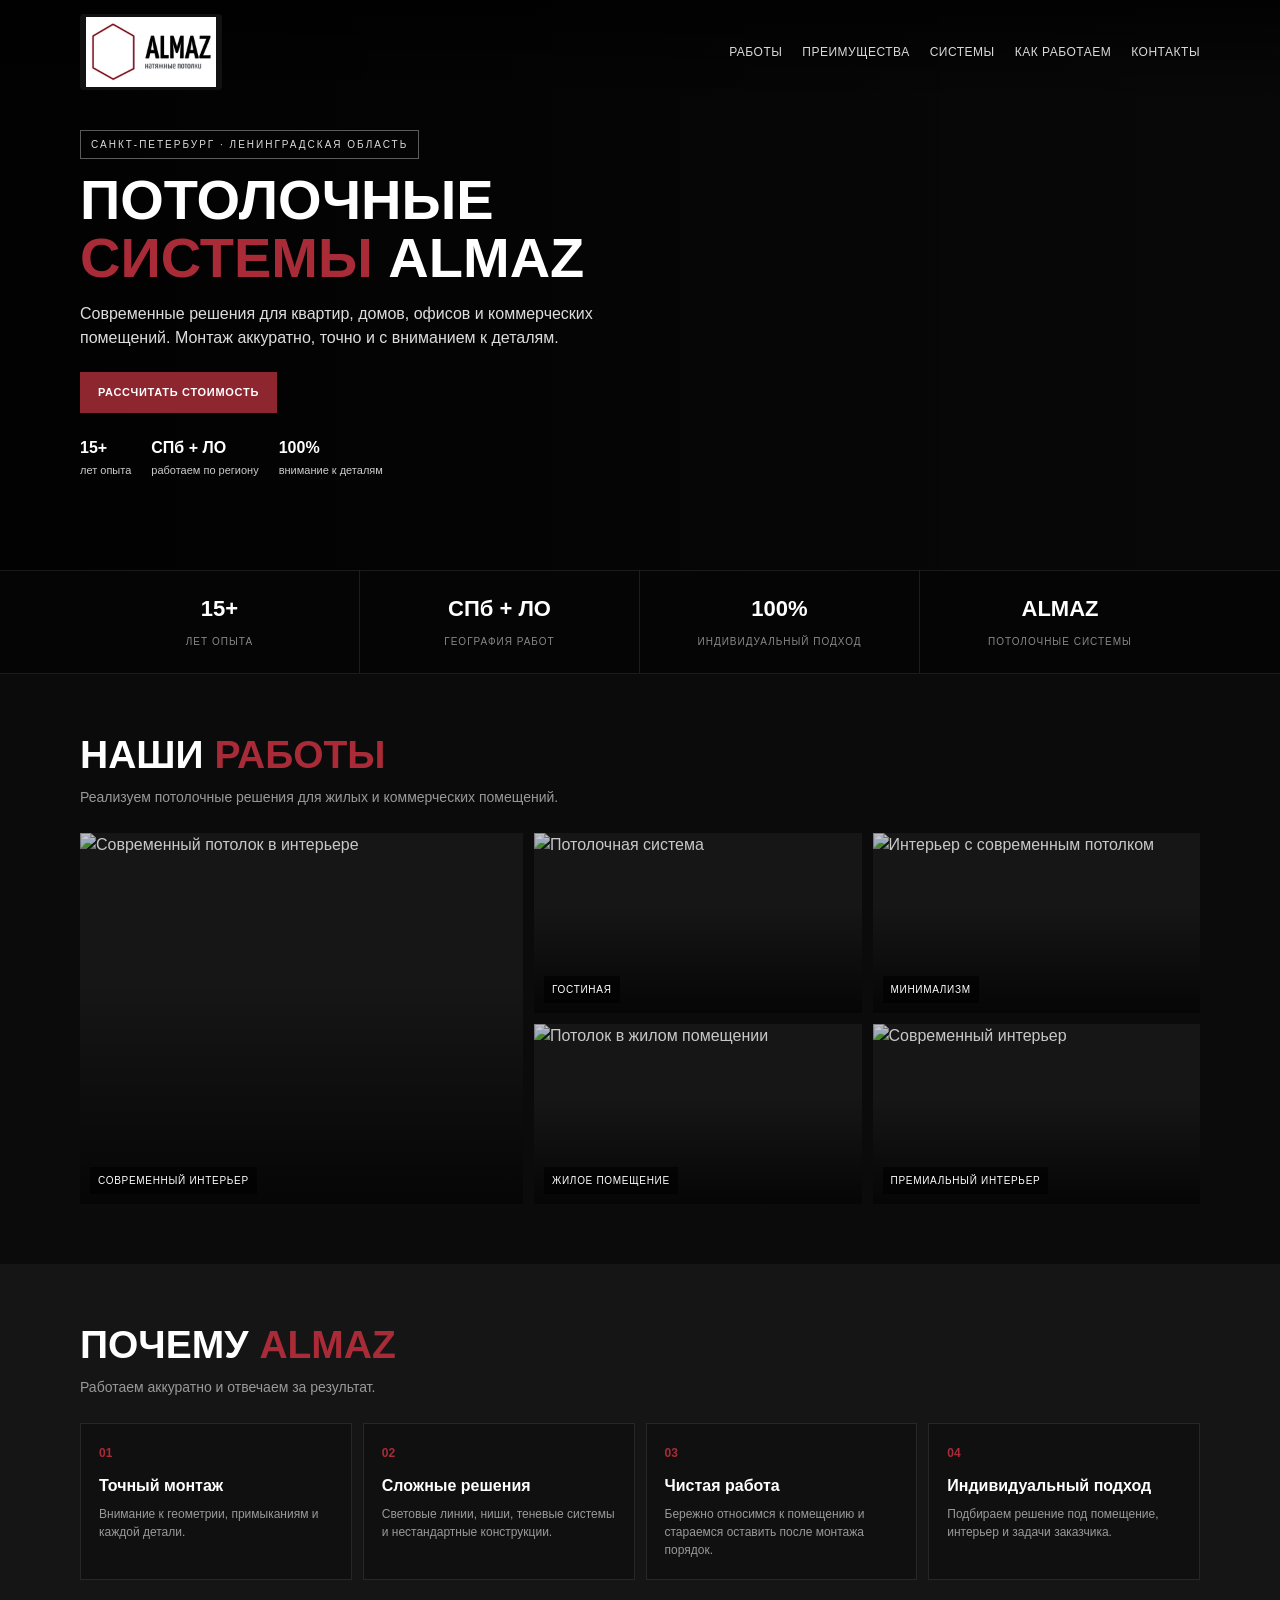
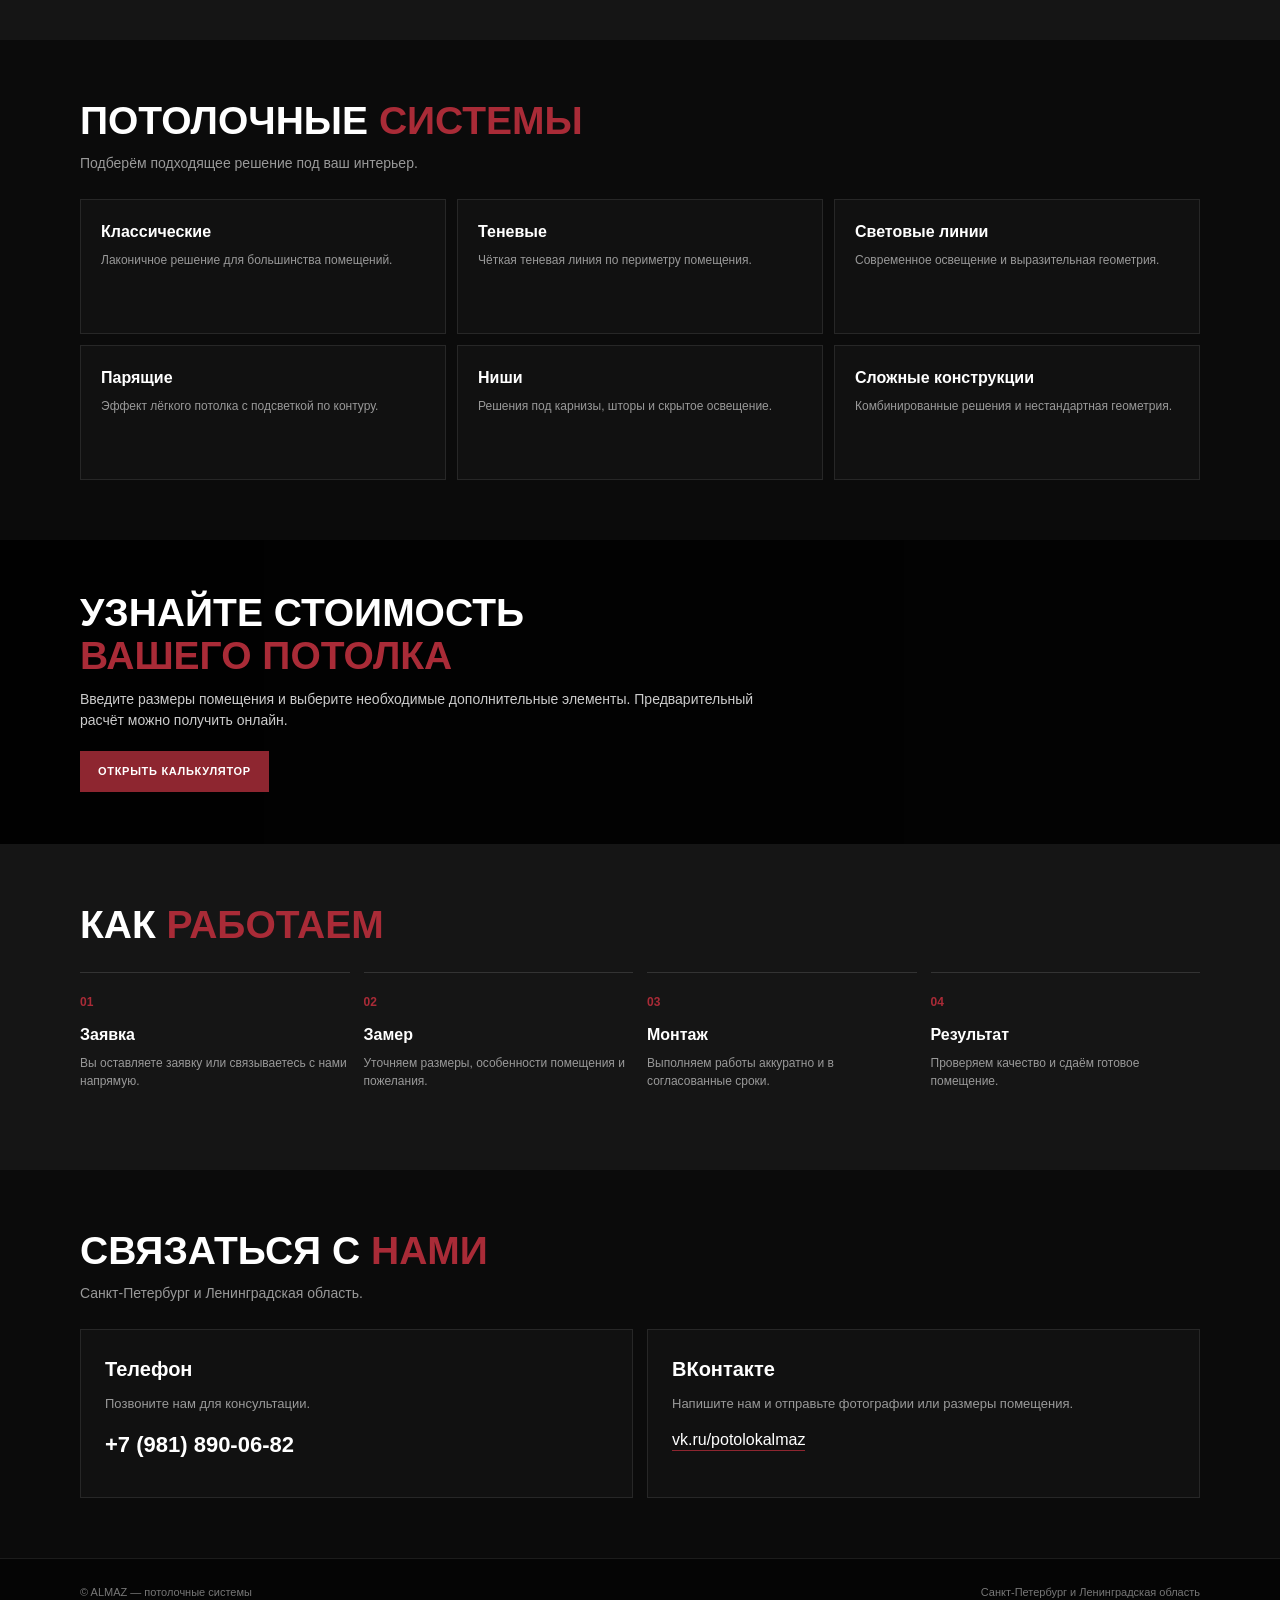
==== commit 47b0d060: "Update index.html" ====
--- a/index.html
+++ b/index.html
@@ -1,999 +1,1042 @@
 <!DOCTYPE html>
 <html lang="ru">
 <head>
-<meta charset="UTF-8">
-<meta name="viewport" content="width=device-width, initial-scale=1.0">
-
-<title>АЛМАЗ — Натяжные потолки в Санкт-Петербурге</title>
-
-<meta name="description" content="Натяжные потолки в Санкт-Петербурге и Ленинградской области. Профессиональный монтаж, реальные работы и предварительный расчёт стоимости.">
-
-<style>
-*{
-  box-sizing:border-box;
-  margin:0;
-  padding:0;
-}
-
-html{
-  scroll-behavior:smooth;
-}
-
-body{
-  font-family:Arial,Helvetica,sans-serif;
-  color:#171717;
-  background:#fff;
-  line-height:1.5;
-}
-
-a{
-  text-decoration:none;
-  color:inherit;
-}
-
-.container{
-  width:min(1180px,92%);
-  margin:auto;
-}
-
-/* HEADER */
-
-header{
-  position:absolute;
-  top:0;
-  left:0;
-  width:100%;
-  z-index:10;
-  padding:22px 0;
-}
-
-.header-inner{
-  display:flex;
-  align-items:center;
-  justify-content:space-between;
-  gap:30px;
-}
-
-.logo img{
-  display:block;
-  width:180px;
-  height:auto;
-}
-
-.nav{
-  display:flex;
-  gap:30px;
-  color:#fff;
-  font-size:14px;
-}
-
-.nav a{
-  opacity:.9;
-}
-
-.nav a:hover{
-  opacity:1;
-}
-
-/* HERO */
-
-.hero{
-  min-height:720px;
-  display:flex;
-  align-items:center;
-  position:relative;
-  color:#fff;
-
-  background:
-    linear-gradient(
-      90deg,
-      rgba(10,10,10,.88),
-      rgba(10,10,10,.48)
-    ),
-    url("https://images.unsplash.com/photo-1600607687920-4e2a09cf159d?auto=format&fit=crop&w=1800&q=85")
-    center/cover;
-}
-
-.hero-content{
-  max-width:760px;
-  padding-top:70px;
-}
-
-.hero-label{
-  display:inline-block;
-  margin-bottom:20px;
-  padding:8px 14px;
-  border:1px solid rgba(255,255,255,.35);
-  font-size:12px;
-  letter-spacing:2px;
-}
-
-.hero h1{
-  font-size:clamp(42px,6vw,76px);
-  line-height:1.02;
-  margin-bottom:25px;
-  font-weight:700;
-}
-
-.hero p{
-  font-size:20px;
-  max-width:650px;
-  color:#ddd;
-  margin-bottom:35px;
-}
-
-.buttons{
-  display:flex;
-  flex-wrap:wrap;
-  gap:14px;
-}
-
-.button{
-  display:inline-flex;
-  align-items:center;
-  justify-content:center;
-  padding:16px 25px;
-  font-size:13px;
-  font-weight:bold;
-  letter-spacing:.7px;
-  transition:.2s;
-}
-
-.button-main{
-  background:#8e2630;
-  color:#fff;
-}
-
-.button-main:hover{
-  background:#a8323d;
-}
-
-.button-light{
-  border:1px solid rgba(255,255,255,.5);
-  color:#fff;
-}
-
-.button-light:hover{
-  background:#fff;
-  color:#111;
-}
-
-/* STATS */
-
-.stats{
-  background:#151515;
-  color:#fff;
-}
-
-.stats-grid{
-  display:grid;
-  grid-template-columns:repeat(4,1fr);
-}
-
-.stat{
-  padding:35px 20px;
-  text-align:center;
-  border-right:1px solid rgba(255,255,255,.1);
-}
-
-.stat:last-child{
-  border:0;
-}
-
-.stat strong{
-  display:block;
-  font-size:30px;
-  margin-bottom:5px;
-}
-
-.stat span{
-  font-size:12px;
-  color:#aaa;
-  text-transform:uppercase;
-  letter-spacing:1px;
-}
-
-/* SECTIONS */
-
-section{
-  padding:95px 0;
-}
-
-.section-title{
-  max-width:700px;
-  margin-bottom:45px;
-}
-
-.section-title span{
-  color:#8e2630;
-  font-size:12px;
-  font-weight:bold;
-  letter-spacing:2px;
-  text-transform:uppercase;
-}
-
-.section-title h2{
-  font-size:clamp(34px,4vw,52px);
-  line-height:1.1;
-  margin-top:10px;
-}
-
-.section-title p{
-  color:#666;
-  margin-top:15px;
-}
-
-/* WORKS */
-
-.works-grid{
-  display:grid;
-  grid-template-columns:repeat(3,1fr);
-  gap:18px;
-}
-
-.work{
-  height:430px;
-  overflow:hidden;
-  background:#eee;
-}
-
-.work img{
-  width:100%;
-  height:100%;
-  object-fit:cover;
-  transition:.4s;
-}
-
-.work:hover img{
-  transform:scale(1.04);
-}
-
-/* BENEFITS */
-
-.benefits{
-  background:#f5f5f3;
-}
-
-.benefits-grid{
-  display:grid;
-  grid-template-columns:repeat(4,1fr);
-  gap:20px;
-}
-
-.benefit{
-  background:#fff;
-  padding:32px 25px;
-}
-
-.benefit-number{
-  color:#8e2630;
-  font-size:13px;
-  font-weight:bold;
-}
-
-.benefit h3{
-  margin:25px 0 10px;
-  font-size:20px;
-}
-
-.benefit p{
-  color:#666;
-  font-size:14px;
-}
-
-/* TYPES */
-
-.types-grid{
-  display:grid;
-  grid-template-columns:repeat(3,1fr);
-  gap:18px;
-}
-
-.type{
-  min-height:180px;
-  padding:30px;
-  border:1px solid #ddd;
-}
-
-.type h3{
-  margin-bottom:10px;
-  font-size:20px;
-}
-
-.type p{
-  color:#666;
-  font-size:14px;
-}
-
-/* CALCULATOR */
-
-.calculator{
-  background:#171717;
-  color:#fff;
-}
-
-.calculator-box{
-  display:flex;
-  align-items:center;
-  justify-content:space-between;
-  gap:40px;
-}
-
-.calculator h2{
-  font-size:clamp(34px,4vw,55px);
-  line-height:1.1;
-}
-
-.calculator p{
-  color:#aaa;
-  max-width:600px;
-  margin-top:15px;
-}
-
-/* STEPS */
-
-.steps{
-  display:grid;
-  grid-template-columns:repeat(4,1fr);
-  gap:20px;
-}
-
-.step{
-  padding:30px 0;
-  border-top:2px solid #8e2630;
-}
-
-.step strong{
-  display:block;
-  font-size:13px;
-  color:#8e2630;
-  margin-bottom:20px;
-}
-
-.step h3{
-  margin-bottom:10px;
-}
-
-.step p{
-  color:#666;
-  font-size:14px;
-}
-
-/* CONTACTS */
-
-.contacts{
-  background:#f5f5f3;
-}
-
-.contacts-grid{
-  display:grid;
-  grid-template-columns:1fr 1fr;
-  gap:40px;
-}
-
-.contact-card{
-  background:#fff;
-  padding:40px;
-}
-
-.contact-card h3{
-  font-size:25px;
-  margin-bottom:20px;
-}
-
-.contact-card p{
-  color:#666;
-  margin-bottom:10px;
-}
-
-.phone{
-  display:block;
-  font-size:28px;
-  font-weight:bold;
-  margin:20px 0;
-}
-
-/* FOOTER */
-
-footer{
-  background:#111;
-  color:#fff;
-  padding:35px 0;
-}
-
-.footer-inner{
-  display:flex;
-  justify-content:space-between;
-  align-items:center;
-  gap:20px;
-}
-
-.footer-logo{
-  font-size:22px;
-  font-weight:bold;
-}
-
-.footer-inner p{
-  color:#888;
-  font-size:12px;
-}
-
-/* MOBILE */
-
-@media(max-width:800px){
-
-  .nav{
-    display:none;
-  }
-
-  .hero{
-    min-height:650px;
-  }
-
-  .stats-grid,
-  .benefits-grid,
-  .works-grid,
-  .types-grid,
-  .steps{
-    grid-template-columns:1fr 1fr;
-  }
-
-  .calculator-box,
-  .contacts-grid{
-    grid-template-columns:1fr;
-    display:grid;
-  }
-}
-
-@media(max-width:550px){
-
-  section{
-    padding:70px 0;
-  }
-
-  .hero h1{
-    font-size:43px;
-  }
-
-  .hero p{
-    font-size:17px;
-  }
-
-  .stats-grid,
-  .benefits-grid,
-  .works-grid,
-  .types-grid,
-  .steps{
-    grid-template-columns:1fr;
-  }
-
-  .work{
-    height:350px;
-  }
-
-  .logo img{
-    width:145px;
-  }
-
-  .footer-inner{
-    flex-direction:column;
-    align-items:flex-start;
-  }
-}
-</style>
+  <meta charset="UTF-8">
+  <meta name="viewport" content="width=device-width, initial-scale=1.0">
+
+  <title>АЛМАЗ — Натяжные потолки в Санкт-Петербурге</title>
+
+  <meta name="description"
+        content="Потолочные системы АЛМАЗ в Санкт-Петербурге и Ленинградской области. Монтаж, световые линии, ниши, теневые и классические решения. Рассчитайте стоимость онлайн.">
+
+  <meta name="theme-color" content="#0b0b0b">
+
+  <style>
+    *{
+      box-sizing:border-box;
+      margin:0;
+      padding:0;
+    }
+
+    html{
+      scroll-behavior:smooth;
+    }
+
+    body{
+      font-family:Arial,Helvetica,sans-serif;
+      background:#0b0b0b;
+      color:#fff;
+      line-height:1.5;
+    }
+
+    img{
+      max-width:100%;
+    }
+
+    a{
+      color:inherit;
+      text-decoration:none;
+    }
+
+    .container{
+      width:min(1120px,92%);
+      margin:auto;
+    }
+
+    /* HEADER */
+
+    header{
+      position:absolute;
+      top:0;
+      left:0;
+      right:0;
+      z-index:10;
+      padding:14px 0;
+      background:linear-gradient(
+        to bottom,
+        rgba(0,0,0,.75),
+        rgba(0,0,0,0)
+      );
+    }
+
+    .header-inner{
+      display:flex;
+      align-items:center;
+      justify-content:space-between;
+      gap:25px;
+    }
+
+    .logo{
+      background:#111;
+      border-radius:4px;
+      padding:3px 6px;
+      display:flex;
+      align-items:center;
+      overflow:hidden;
+    }
+
+    .logo img{
+      width:130px;
+      height:auto;
+      display:block;
+    }
+
+    .nav{
+      display:flex;
+      align-items:center;
+      gap:20px;
+      font-size:12px;
+      text-transform:uppercase;
+      letter-spacing:.5px;
+    }
+
+    .nav a{
+      opacity:.85;
+      transition:.2s;
+    }
+
+    .nav a:hover{
+      opacity:1;
+      color:#b52e3a;
+    }
+
+    /* HERO */
+
+    .hero{
+      min-height:570px;
+      display:flex;
+      align-items:center;
+      position:relative;
+      background:
+        linear-gradient(
+          90deg,
+          rgba(0,0,0,.86),
+          rgba(0,0,0,.55),
+          rgba(0,0,0,.25)
+        ),
+        url("https://images.unsplash.com/photo-1600566753190-17f0baa2a6c3?auto=format&fit=crop&w=2000&q=85")
+        center/cover no-repeat;
+    }
+
+    .hero-content{
+      max-width:660px;
+      padding-top:38px;
+    }
+
+    .hero-label{
+      display:inline-block;
+      border:1px solid rgba(255,255,255,.35);
+      padding:6px 10px;
+      margin-bottom:12px;
+      font-size:10px;
+      text-transform:uppercase;
+      letter-spacing:2px;
+      color:#ddd;
+    }
+
+    .hero h1{
+      font-size:clamp(34px,4.6vw,56px);
+      line-height:1.04;
+      margin-bottom:15px;
+      font-weight:700;
+      text-transform:uppercase;
+    }
+
+    .hero h1 span{
+      color:#a92b37;
+    }
+
+    .hero p{
+      font-size:16px;
+      color:#ddd;
+      max-width:550px;
+      margin-bottom:22px;
+    }
+
+    .button{
+      display:inline-flex;
+      align-items:center;
+      justify-content:center;
+      padding:12px 18px;
+      font-size:11px;
+      font-weight:700;
+      letter-spacing:.7px;
+      text-transform:uppercase;
+      transition:.2s;
+      cursor:pointer;
+    }
+
+    .button-main{
+      background:#8e2630;
+      color:#fff;
+    }
+
+    .button-main:hover{
+      background:#a92e3a;
+      transform:translateY(-1px);
+    }
+
+    .hero-info{
+      display:flex;
+      flex-wrap:wrap;
+      gap:20px;
+      margin-top:23px;
+    }
+
+    .hero-info-item{
+      font-size:11px;
+      color:#ccc;
+    }
+
+    .hero-info-item strong{
+      display:block;
+      color:#fff;
+      font-size:16px;
+      margin-bottom:2px;
+    }
+
+    /* STATS */
+
+    .stats{
+      background:#050505;
+      border-top:1px solid #1b1b1b;
+      border-bottom:1px solid #1b1b1b;
+    }
+
+    .stats-grid{
+      display:grid;
+      grid-template-columns:repeat(4,1fr);
+    }
+
+    .stat{
+      padding:21px 12px;
+      text-align:center;
+      border-right:1px solid #1d1d1d;
+    }
+
+    .stat:last-child{
+      border-right:0;
+    }
+
+    .stat strong{
+      display:block;
+      font-size:22px;
+      color:#fff;
+      margin-bottom:3px;
+    }
+
+    .stat span{
+      font-size:10px;
+      text-transform:uppercase;
+      letter-spacing:1px;
+      color:#888;
+    }
+
+    /* GENERAL SECTIONS */
+
+    section{
+      padding:60px 0;
+    }
+
+    .section-title{
+      margin-bottom:25px;
+    }
+
+    .section-title h2{
+      font-size:clamp(27px,3.1vw,39px);
+      line-height:1.1;
+      text-transform:uppercase;
+      margin-bottom:10px;
+    }
+
+    .section-title p{
+      color:#999;
+      font-size:14px;
+      max-width:650px;
+    }
+
+    .accent{
+      color:#a92b37;
+    }
+
+    /* WORKS */
+
+    .works{
+      background:#0b0b0b;
+    }
+
+    .works-grid{
+      display:grid;
+      grid-template-columns:1.15fr .85fr .85fr;
+      grid-template-rows:180px 180px;
+      gap:11px;
+    }
+
+    .work{
+      position:relative;
+      overflow:hidden;
+      background:#161616;
+    }
+
+    .work:first-child{
+      grid-row:span 2;
+    }
+
+    .work img{
+      width:100%;
+      height:100%;
+      object-fit:cover;
+      display:block;
+      transition:.35s;
+      filter:brightness(.78);
+    }
+
+    .work:hover img{
+      transform:scale(1.04);
+      filter:brightness(.95);
+    }
+
+    .work::after{
+      content:"";
+      position:absolute;
+      inset:0;
+      background:linear-gradient(
+        to top,
+        rgba(0,0,0,.75),
+        transparent 60%
+      );
+    }
+
+    .work-label{
+      position:absolute;
+      z-index:2;
+      left:10px;
+      bottom:10px;
+      padding:6px 8px;
+      background:rgba(0,0,0,.65);
+      font-size:10px;
+      text-transform:uppercase;
+      letter-spacing:.7px;
+    }
+
+    /* BENEFITS */
+
+    .benefits{
+      background:#151515;
+    }
+
+    .benefits-grid{
+      display:grid;
+      grid-template-columns:repeat(4,1fr);
+      gap:11px;
+    }
+
+    .benefit{
+      padding:20px 18px;
+      border:1px solid #272727;
+      background:#101010;
+    }
+
+    .benefit-number{
+      color:#a92b37;
+      font-size:12px;
+      font-weight:bold;
+    }
+
+    .benefit h3{
+      margin:12px 0 7px;
+      font-size:16px;
+    }
+
+    .benefit p{
+      color:#999;
+      font-size:12px;
+    }
+
+    /* TYPES */
+
+    .types{
+      background:#0b0b0b;
+    }
+
+    .types-grid{
+      display:grid;
+      grid-template-columns:repeat(3,1fr);
+      gap:11px;
+    }
+
+    .type{
+      min-height:135px;
+      padding:20px;
+      border:1px solid #272727;
+      background:#111;
+      transition:.2s;
+    }
+
+    .type:hover{
+      border-color:#8e2630;
+      transform:translateY(-2px);
+    }
+
+    .type h3{
+      font-size:16px;
+      margin-bottom:7px;
+    }
+
+    .type p{
+      color:#999;
+      font-size:12px;
+    }
+
+    /* CALCULATOR */
+
+    .calculator{
+      padding:52px 0;
+      background:
+        linear-gradient(
+          90deg,
+          rgba(0,0,0,.9),
+          rgba(0,0,0,.72)
+        ),
+        url("https://images.unsplash.com/photo-1618221195710-dd6b41faaea6?auto=format&fit=crop&w=2000&q=85")
+        center/cover no-repeat;
+    }
+
+    .calculator-box{
+      max-width:700px;
+    }
+
+    .calculator h2{
+      font-size:clamp(27px,3.1vw,39px);
+      line-height:1.1;
+      text-transform:uppercase;
+      margin-bottom:12px;
+    }
+
+    .calculator p{
+      color:#ccc;
+      font-size:14px;
+      margin-bottom:20px;
+    }
+
+    /* STEPS */
+
+    .steps-section{
+      background:#151515;
+    }
+
+    .steps{
+      display:grid;
+      grid-template-columns:repeat(4,1fr);
+      gap:14px;
+    }
+
+    .step{
+      padding:20px 0;
+      border-top:1px solid #333;
+    }
+
+    .step-number{
+      color:#a92b37;
+      font-size:12px;
+      font-weight:bold;
+      margin-bottom:12px;
+    }
+
+    .step h3{
+      font-size:16px;
+      margin-bottom:7px;
+    }
+
+    .step p{
+      color:#999;
+      font-size:12px;
+    }
+
+    /* CONTACTS */
+
+    .contacts{
+      background:#0b0b0b;
+    }
+
+    .contacts-grid{
+      display:grid;
+      grid-template-columns:1fr 1fr;
+      gap:14px;
+    }
+
+    .contact-card{
+      padding:24px;
+      border:1px solid #272727;
+      background:#111;
+    }
+
+    .contact-card h3{
+      font-size:20px;
+      margin-bottom:10px;
+    }
+
+    .contact-card p{
+      color:#999;
+      font-size:13px;
+      margin-bottom:15px;
+    }
+
+    .phone{
+      display:block;
+      font-size:22px;
+      font-weight:bold;
+      margin-bottom:12px;
+    }
+
+    .vk-link{
+      color:#fff;
+      border-bottom:1px solid #8e2630;
+      padding-bottom:2px;
+    }
+
+    /* FOOTER */
+
+    footer{
+      padding:25px 0;
+      background:#050505;
+      border-top:1px solid #1c1c1c;
+      color:#777;
+      font-size:11px;
+    }
+
+    .footer-inner{
+      display:flex;
+      align-items:center;
+      justify-content:space-between;
+      gap:20px;
+    }
+
+    /* MOBILE */
+
+    @media(max-width:800px){
+
+      .nav{
+        display:none;
+      }
+
+      .stats-grid{
+        grid-template-columns:repeat(2,1fr);
+      }
+
+      .stat:nth-child(2){
+        border-right:0;
+      }
+
+      .works-grid{
+        grid-template-columns:1fr 1fr;
+        grid-template-rows:220px 140px 140px;
+      }
+
+      .work:first-child{
+        grid-column:span 2;
+        grid-row:auto;
+      }
+
+      .benefits-grid{
+        grid-template-columns:1fr 1fr;
+      }
+
+      .types-grid{
+        grid-template-columns:1fr 1fr;
+      }
+
+      .steps{
+        grid-template-columns:1fr 1fr;
+      }
+
+      .contacts-grid{
+        grid-template-columns:1fr;
+      }
+    }
+
+    @media(max-width:550px){
+
+      header{
+        padding:10px 0;
+      }
+
+      .logo{
+        padding:2px 5px;
+      }
+
+      .logo img{
+        width:115px;
+      }
+
+      .hero{
+        min-height:520px;
+      }
+
+      .hero-content{
+        padding-top:30px;
+      }
+
+      .hero h1{
+        font-size:34px;
+      }
+
+      .hero p{
+        font-size:15px;
+      }
+
+      .hero-info{
+        gap:14px;
+      }
+
+      section{
+        padding:48px 0;
+      }
+
+      .works-grid{
+        grid-template-columns:1fr 1fr;
+        grid-template-rows:200px 140px 140px;
+      }
+
+      .benefits-grid,
+      .types-grid,
+      .steps{
+        grid-template-columns:1fr;
+      }
+
+      .footer-inner{
+        flex-direction:column;
+        align-items:flex-start;
+      }
+    }
+  </style>
 </head>
 
 <body>
 
-<header>
-  <div class="container header-inner">
-
-    <a class="logo" href="#">
-      <img
-        src="site/almaz-logo-original-clean.png"
-        alt="ALMAZ — натяжные потолки"
-      >
-    </a>
-
-    <nav class="nav">
-      <a href="#works">Работы</a>
-      <a href="#types">Потолки</a>
-      <a href="#about">Как работаем</a>
-      <a href="#contacts">Контакты</a>
-    </nav>
+  <!-- HEADER -->
+  <header>
+    <div class="container header-inner">
+
+      <a href="index.html" class="logo">
+        <img
+          src="site/almaz-logo-original-clean.png"
+          alt="ALMAZ — потолочные системы">
+      </a>
+
+      <nav class="nav">
+        <a href="#works">Работы</a>
+        <a href="#benefits">Преимущества</a>
+        <a href="#types">Системы</a>
+        <a href="#steps">Как работаем</a>
+        <a href="#contacts">Контакты</a>
+      </nav>
+
+    </div>
+  </header>
+
+
+  <!-- HERO -->
+  <section class="hero">
+
+    <div class="container">
+      <div class="hero-content">
+
+        <div class="hero-label">
+          Санкт-Петербург · Ленинградская область
+        </div>
+
+        <h1>
+          Потолочные<br>
+          <span>системы</span> ALMAZ
+        </h1>
+
+        <p>
+          Современные решения для квартир, домов, офисов и коммерческих помещений.
+          Монтаж аккуратно, точно и с вниманием к деталям.
+        </p>
+
+        <a class="button button-main" href="calculator.html">
+          Рассчитать стоимость
+        </a>
+
+        <div class="hero-info">
+
+          <div class="hero-info-item">
+            <strong>15+</strong>
+            лет опыта
+          </div>
+
+          <div class="hero-info-item">
+            <strong>СПб + ЛО</strong>
+            работаем по региону
+          </div>
+
+          <div class="hero-info-item">
+            <strong>100%</strong>
+            внимание к деталям
+          </div>
+
+        </div>
+
+      </div>
+    </div>
+
+  </section>
+
+
+  <!-- STATS -->
+  <div class="stats">
+
+    <div class="container stats-grid">
+
+      <div class="stat">
+        <strong>15+</strong>
+        <span>лет опыта</span>
+      </div>
+
+      <div class="stat">
+        <strong>СПб + ЛО</strong>
+        <span>география работ</span>
+      </div>
+
+      <div class="stat">
+        <strong>100%</strong>
+        <span>индивидуальный подход</span>
+      </div>
+
+      <div class="stat">
+        <strong>ALMAZ</strong>
+        <span>потолочные системы</span>
+      </div>
+
+    </div>
 
   </div>
-</header>
-
-
-<section class="hero">
-
-  <div class="container">
-
-    <div class="hero-content">
-
-      <div class="hero-label">
-        АЛМАЗ • НАТЯЖНЫЕ ПОТОЛКИ
-      </div>
-
-      <h1>
-        Натяжные потолки<br>
-        в Санкт-Петербурге
-      </h1>
-
-      <p>
-        Профессиональный монтаж натяжных потолков.
-        Реальные работы, аккуратная установка и понятный
-        предварительный расчёт стоимости.
-      </p>
-
-      <div class="buttons">
-
-        <a
-          class="button button-main"
-          href="calculator.html"
-        >
-          РАССЧИТАТЬ СТОИМОСТЬ
+
+
+  <!-- WORKS -->
+  <section class="works" id="works">
+
+    <div class="container">
+
+      <div class="section-title">
+        <h2>Наши <span class="accent">работы</span></h2>
+        <p>
+          Реализуем потолочные решения для жилых и коммерческих помещений.
+        </p>
+      </div>
+
+      <div class="works-grid">
+
+        <div class="work">
+          <img
+            src="https://images.unsplash.com/photo-1600210492486-724fe5c67fb0?auto=format&fit=crop&w=1400&q=85"
+            alt="Современный потолок в интерьере">
+          <div class="work-label">Современный интерьер</div>
+        </div>
+
+        <div class="work">
+          <img
+            src="https://images.unsplash.com/photo-1618220179428-22790b461013?auto=format&fit=crop&w=1000&q=85"
+            alt="Потолочная система">
+          <div class="work-label">Гостиная</div>
+        </div>
+
+        <div class="work">
+          <img
+            src="https://images.unsplash.com/photo-1616486338812-3dadae4b4ace?auto=format&fit=crop&w=1000&q=85"
+            alt="Интерьер с современным потолком">
+          <div class="work-label">Минимализм</div>
+        </div>
+
+        <div class="work">
+          <img
+            src="https://images.unsplash.com/photo-1600607687920-4e2a09cf159d?auto=format&fit=crop&w=1000&q=85"
+            alt="Потолок в жилом помещении">
+          <div class="work-label">Жилое помещение</div>
+        </div>
+
+        <div class="work">
+          <img
+            src="https://images.unsplash.com/photo-1600566753086-00f18fb6b3ea?auto=format&fit=crop&w=1000&q=85"
+            alt="Современный интерьер">
+          <div class="work-label">Премиальный интерьер</div>
+        </div>
+
+      </div>
+
+    </div>
+
+  </section>
+
+
+  <!-- BENEFITS -->
+  <section class="benefits" id="benefits">
+
+    <div class="container">
+
+      <div class="section-title">
+        <h2>Почему <span class="accent">ALMAZ</span></h2>
+        <p>
+          Работаем аккуратно и отвечаем за результат.
+        </p>
+      </div>
+
+      <div class="benefits-grid">
+
+        <div class="benefit">
+          <div class="benefit-number">01</div>
+          <h3>Точный монтаж</h3>
+          <p>
+            Внимание к геометрии, примыканиям и каждой детали.
+          </p>
+        </div>
+
+        <div class="benefit">
+          <div class="benefit-number">02</div>
+          <h3>Сложные решения</h3>
+          <p>
+            Световые линии, ниши, теневые системы и нестандартные конструкции.
+          </p>
+        </div>
+
+        <div class="benefit">
+          <div class="benefit-number">03</div>
+          <h3>Чистая работа</h3>
+          <p>
+            Бережно относимся к помещению и стараемся оставить после монтажа порядок.
+          </p>
+        </div>
+
+        <div class="benefit">
+          <div class="benefit-number">04</div>
+          <h3>Индивидуальный подход</h3>
+          <p>
+            Подбираем решение под помещение, интерьер и задачи заказчика.
+          </p>
+        </div>
+
+      </div>
+
+    </div>
+
+  </section>
+
+
+  <!-- TYPES -->
+  <section class="types" id="types">
+
+    <div class="container">
+
+      <div class="section-title">
+        <h2>Потолочные <span class="accent">системы</span></h2>
+        <p>
+          Подберём подходящее решение под ваш интерьер.
+        </p>
+      </div>
+
+      <div class="types-grid">
+
+        <div class="type">
+          <h3>Классические</h3>
+          <p>
+            Лаконичное решение для большинства помещений.
+          </p>
+        </div>
+
+        <div class="type">
+          <h3>Теневые</h3>
+          <p>
+            Чёткая теневая линия по периметру помещения.
+          </p>
+        </div>
+
+        <div class="type">
+          <h3>Световые линии</h3>
+          <p>
+            Современное освещение и выразительная геометрия.
+          </p>
+        </div>
+
+        <div class="type">
+          <h3>Парящие</h3>
+          <p>
+            Эффект лёгкого потолка с подсветкой по контуру.
+          </p>
+        </div>
+
+        <div class="type">
+          <h3>Ниши</h3>
+          <p>
+            Решения под карнизы, шторы и скрытое освещение.
+          </p>
+        </div>
+
+        <div class="type">
+          <h3>Сложные конструкции</h3>
+          <p>
+            Комбинированные решения и нестандартная геометрия.
+          </p>
+        </div>
+
+      </div>
+
+    </div>
+
+  </section>
+
+
+  <!-- CALCULATOR -->
+  <section class="calculator">
+
+    <div class="container">
+
+      <div class="calculator-box">
+
+        <h2>
+          Узнайте стоимость<br>
+          <span class="accent">вашего потолка</span>
+        </h2>
+
+        <p>
+          Введите размеры помещения и выберите необходимые дополнительные элементы.
+          Предварительный расчёт можно получить онлайн.
+        </p>
+
+        <a class="button button-main" href="calculator.html">
+          Открыть калькулятор
         </a>
 
-        <a
-          class="button button-light"
-          href="#works"
-        >
-          ПОСМОТРЕТЬ РАБОТЫ
-        </a>
-
       </div>
 
     </div>
 
-  </div>
-
-</section>
-
-
-<div class="stats">
-
-  <div class="container stats-grid">
-
-    <div class="stat">
-      <strong>15+</strong>
-      <span>лет опыта</span>
+  </section>
+
+
+  <!-- STEPS -->
+  <section class="steps-section" id="steps">
+
+    <div class="container">
+
+      <div class="section-title">
+        <h2>Как <span class="accent">работаем</span></h2>
+      </div>
+
+      <div class="steps">
+
+        <div class="step">
+          <div class="step-number">01</div>
+          <h3>Заявка</h3>
+          <p>
+            Вы оставляете заявку или связываетесь с нами напрямую.
+          </p>
+        </div>
+
+        <div class="step">
+          <div class="step-number">02</div>
+          <h3>Замер</h3>
+          <p>
+            Уточняем размеры, особенности помещения и пожелания.
+          </p>
+        </div>
+
+        <div class="step">
+          <div class="step-number">03</div>
+          <h3>Монтаж</h3>
+          <p>
+            Выполняем работы аккуратно и в согласованные сроки.
+          </p>
+        </div>
+
+        <div class="step">
+          <div class="step-number">04</div>
+          <h3>Результат</h3>
+          <p>
+            Проверяем качество и сдаём готовое помещение.
+          </p>
+        </div>
+
+      </div>
+
     </div>
 
-    <div class="stat">
-      <strong>СПб + ЛО</strong>
-      <span>работаем в регионе</span>
+  </section>
+
+
+  <!-- CONTACTS -->
+  <section class="contacts" id="contacts">
+
+    <div class="container">
+
+      <div class="section-title">
+        <h2>Связаться с <span class="accent">нами</span></h2>
+        <p>
+          Санкт-Петербург и Ленинградская область.
+        </p>
+      </div>
+
+      <div class="contacts-grid">
+
+        <div class="contact-card">
+
+          <h3>Телефон</h3>
+
+          <p>
+            Позвоните нам для консультации.
+          </p>
+
+          <a
+            class="phone"
+            href="tel:+79818900682">
+            +7 (981) 890-06-82
+          </a>
+
+        </div>
+
+
+        <div class="contact-card">
+
+          <h3>ВКонтакте</h3>
+
+          <p>
+            Напишите нам и отправьте фотографии или размеры помещения.
+          </p>
+
+          <a
+            class="vk-link"
+            href="https://vk.ru/potolokalmaz"
+            target="_blank"
+            rel="noopener">
+            vk.ru/potolokalmaz
+          </a>
+
+        </div>
+
+      </div>
+
     </div>
 
-    <div class="stat">
-      <strong>100%</strong>
-      <span>профессиональный монтаж</span>
+  </section>
+
+
+  <!-- FOOTER -->
+  <footer>
+
+    <div class="container footer-inner">
+
+      <div>
+        © ALMAZ — потолочные системы
+      </div>
+
+      <div>
+        Санкт-Петербург и Ленинградская область
+      </div>
+
     </div>
 
-    <div class="stat">
-      <strong>ALMAZ</strong>
-      <span>реальные работы</span>
-    </div>
-
-  </div>
-
-</div>
-
-
-<section id="works">
-
-  <div class="container">
-
-    <div class="section-title">
-
-      <span>Наши работы</span>
-
-      <h2>
-        Потолки, которые выглядят аккуратно
-      </h2>
-
-      <p>
-        Здесь разместим реальные фотографии выполненных объектов ALMAZ.
-      </p>
-
-    </div>
-
-
-    <div class="works-grid">
-
-      <div class="work">
-        <img
-          src="https://images.unsplash.com/photo-1600607687939-ce8a6c25118c?auto=format&fit=crop&w=900&q=85"
-          alt="Натяжной потолок"
-        >
-      </div>
-
-      <div class="work">
-        <img
-          src="https://images.unsplash.com/photo-1600607688969-a5bfcd646154?auto=format&fit=crop&w=900&q=85"
-          alt="Современный интерьер"
-        >
-      </div>
-
-      <div class="work">
-        <img
-          src="https://images.unsplash.com/photo-1600210492486-724fe5c67fb0?auto=format&fit=crop&w=900&q=85"
-          alt="Современный потолок"
-        >
-      </div>
-
-    </div>
-
-  </div>
-
-</section>
-
-
-<section class="benefits">
-
-  <div class="container">
-
-    <div class="section-title">
-
-      <span>Почему ALMAZ</span>
-
-      <h2>
-        Не просто натянуть потолок
-      </h2>
-
-      <p>
-        Мы уделяем внимание результату, деталям и качеству монтажа.
-      </p>
-
-    </div>
-
-
-    <div class="benefits-grid">
-
-      <div class="benefit">
-
-        <div class="benefit-number">
-          01
-        </div>
-
-        <h3>
-          Опыт
-        </h3>
-
-        <p>
-          Более 15 лет работы с натяжными потолками.
-        </p>
-
-      </div>
-
-
-      <div class="benefit">
-
-        <div class="benefit-number">
-          02
-        </div>
-
-        <h3>
-          Оборудование
-        </h3>
-
-        <p>
-          Профессиональный инструмент и оборудование для монтажа.
-        </p>
-
-      </div>
-
-
-      <div class="benefit">
-
-        <div class="benefit-number">
-          03
-        </div>
-
-        <h3>
-          Понятный расчёт
-        </h3>
-
-        <p>
-          Можно заранее рассчитать ориентировочную стоимость потолка.
-        </p>
-
-      </div>
-
-
-      <div class="benefit">
-
-        <div class="benefit-number">
-          04
-        </div>
-
-        <h3>
-          Аккуратность
-        </h3>
-
-        <p>
-          Стараемся выполнить монтаж чисто, точно и без лишней суеты.
-        </p>
-
-      </div>
-
-    </div>
-
-  </div>
-
-</section>
-
-
-<section id="types">
-
-  <div class="container">
-
-    <div class="section-title">
-
-      <span>Варианты</span>
-
-      <h2>
-        Какие потолки можно сделать
-      </h2>
-
-      <p>
-        Подберём решение под интерьер, освещение и задачу помещения.
-      </p>
-
-    </div>
-
-
-    <div class="types-grid">
-
-      <div class="type">
-        <h3>Матовые</h3>
-        <p>
-          Спокойная поверхность без лишних отражений.
-        </p>
-      </div>
-
-      <div class="type">
-        <h3>Сатиновые</h3>
-        <p>
-          Мягкое отражение света и современный внешний вид.
-        </p>
-      </div>
-
-      <div class="type">
-        <h3>Глянцевые</h3>
-        <p>
-          Более выраженное отражение и визуальное увеличение пространства.
-        </p>
-      </div>
-
-      <div class="type">
-        <h3>Парящие</h3>
-        <p>
-          Эффект потолка, отделённого от стен световой линией.
-        </p>
-      </div>
-
-      <div class="type">
-        <h3>Световые линии</h3>
-        <p>
-          Функциональное и декоративное освещение в конструкции потолка.
-        </p>
-      </div>
-
-      <div class="type">
-        <h3>Скрытые карнизы</h3>
-        <p>
-          Аккуратное решение для современных интерьеров.
-        </p>
-      </div>
-
-    </div>
-
-  </div>
-
-</section>
-
-
-<section class="calculator">
-
-  <div class="container calculator-box">
-
-    <div>
-
-      <h2>
-        Хотите узнать стоимость?
-      </h2>
-
-      <p>
-        Используйте наш онлайн-калькулятор для предварительного расчёта
-        натяжного потолка.
-      </p>
-
-    </div>
-
-    <a
-      class="button button-main"
-      href="calculator.html"
-    >
-      ОТКРЫТЬ КАЛЬКУЛЯТОР
-    </a>
-
-  </div>
-
-</section>
-
-
-<section id="about">
-
-  <div class="container">
-
-    <div class="section-title">
-
-      <span>Как работаем</span>
-
-      <h2>
-        От первого обращения до готового потолка
-      </h2>
-
-    </div>
-
-
-    <div class="steps">
-
-      <div class="step">
-
-        <strong>01</strong>
-
-        <h3>
-          Заявка
-        </h3>
-
-        <p>
-          Вы связываетесь с нами и рассказываете, что необходимо сделать.
-        </p>
-
-      </div>
-
-
-      <div class="step">
-
-        <strong>02</strong>
-
-        <h3>
-          Замер
-        </h3>
-
-        <p>
-          Определяем размеры помещения и особенности будущего потолка.
-        </p>
-
-      </div>
-
-
-      <div class="step">
-
-        <strong>03</strong>
-
-        <h3>
-          Расчёт
-        </h3>
-
-        <p>
-          Согласовываем конструкцию, материалы и стоимость работ.
-        </p>
-
-      </div>
-
-
-      <div class="step">
-
-        <strong>04</strong>
-
-        <h3>
-          Монтаж
-        </h3>
-
-        <p>
-          Выполняем установку и сдаём готовый результат.
-        </p>
-
-      </div>
-
-    </div>
-
-  </div>
-
-</section>
-
-
-<section class="contacts" id="contacts">
-
-  <div class="container">
-
-    <div class="section-title">
-
-      <span>Контакты</span>
-
-      <h2>
-        Свяжитесь с ALMAZ
-      </h2>
-
-    </div>
-
-
-    <div class="contacts-grid">
-
-      <div class="contact-card">
-
-        <h3>
-          Телефон
-        </h3>
-
-        <p>
-          Позвоните нам по телефону:
-        </p>
-
-        <a
-          class="phone"
-          href="tel:+79818900682"
-        >
-          +7 (981) 890-06-82
-        </a>
-
-        <a
-          class="button button-main"
-          href="tel:+79818900682"
-        >
-          ПОЗВОНИТЬ
-        </a>
-
-      </div>
-
-
-      <div class="contact-card">
-
-        <h3>
-          ВКонтакте
-        </h3>
-
-        <p>
-          Фотографии работ и связь через группу ALMAZ.
-        </p>
-
-        <a
-          class="button button-main"
-          href="https://vk.ru/potolokalmaz"
-          target="_blank"
-          rel="noopener"
-        >
-          ОТКРЫТЬ VK
-        </a>
-
-      </div>
-
-    </div>
-
-  </div>
-
-</section>
-
-
-<footer>
-
-  <div class="container footer-inner">
-
-    <div class="footer-logo">
-      ALMAZ
-    </div>
-
-    <p>
-      Натяжные потолки • Санкт-Петербург и Ленинградская область
-    </p>
-
-  </div>
-
-</footer>
+  </footer>
 
 </body>
 </html>
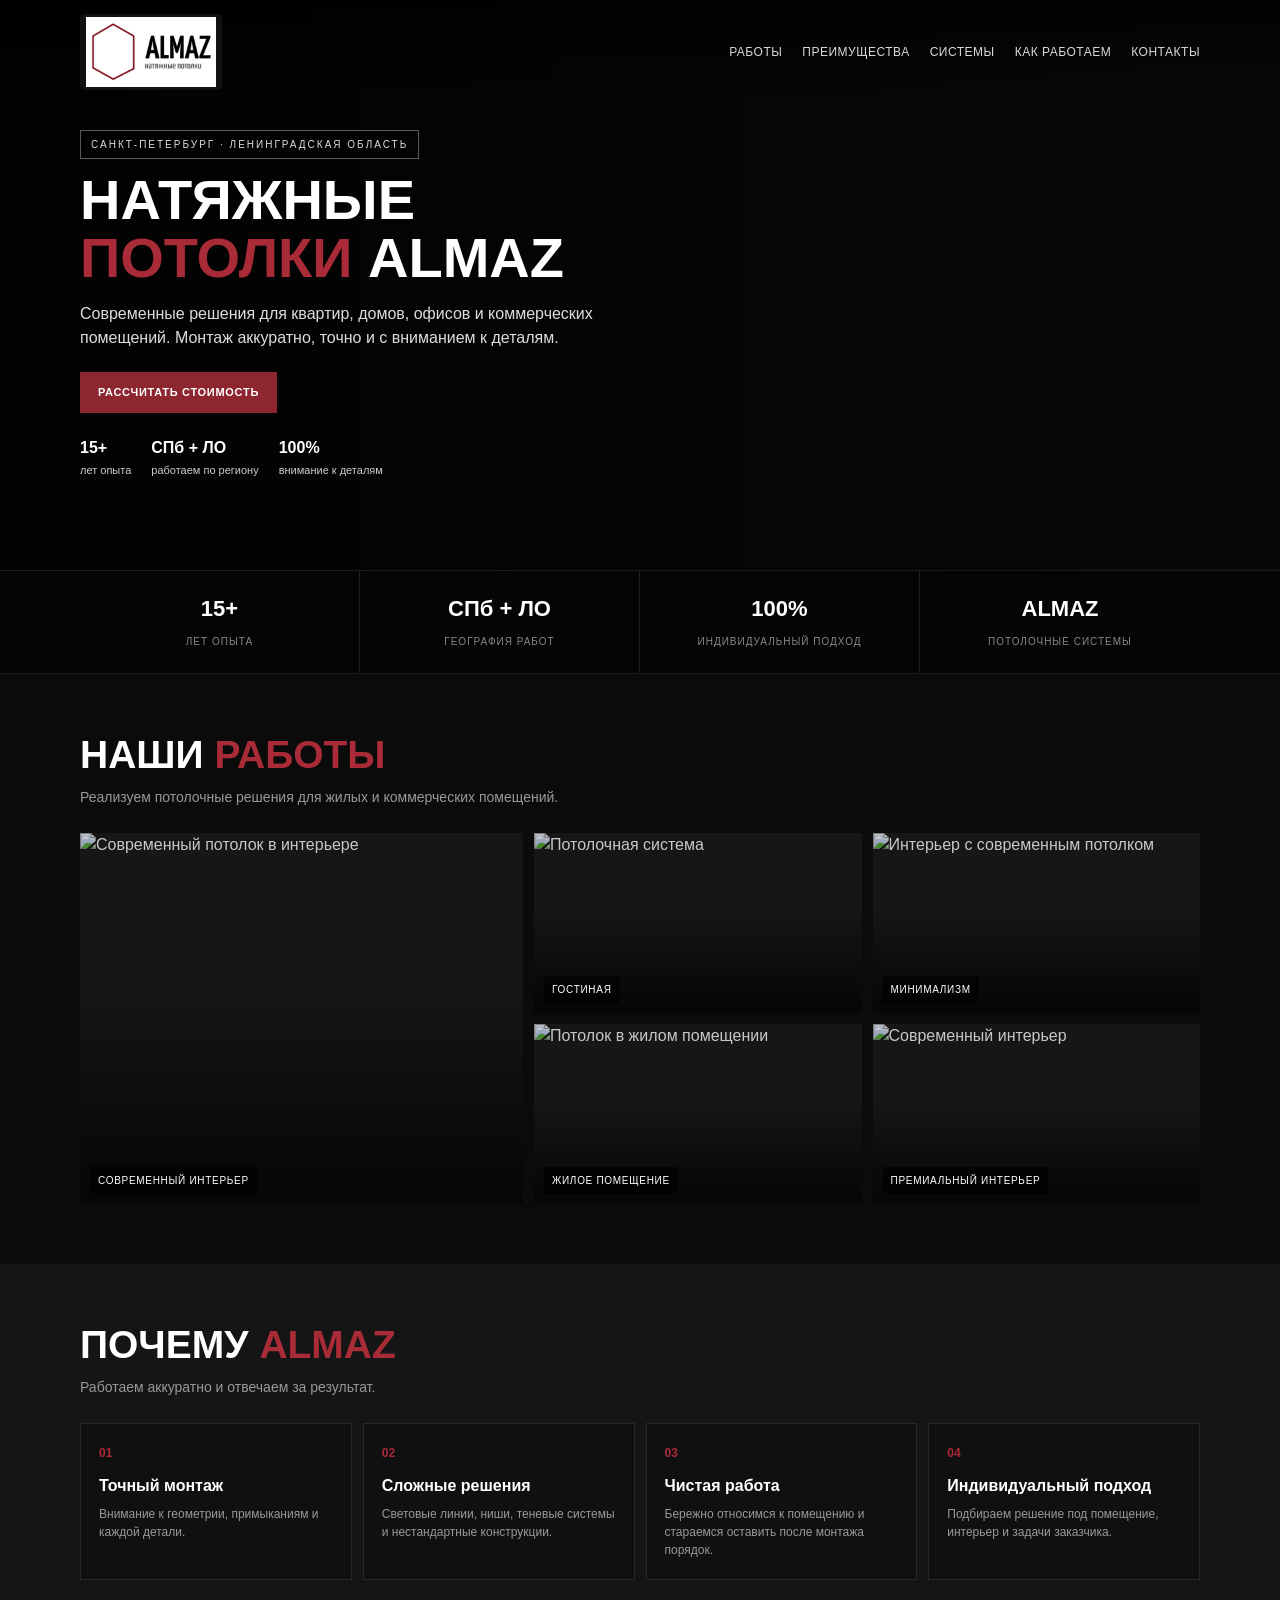
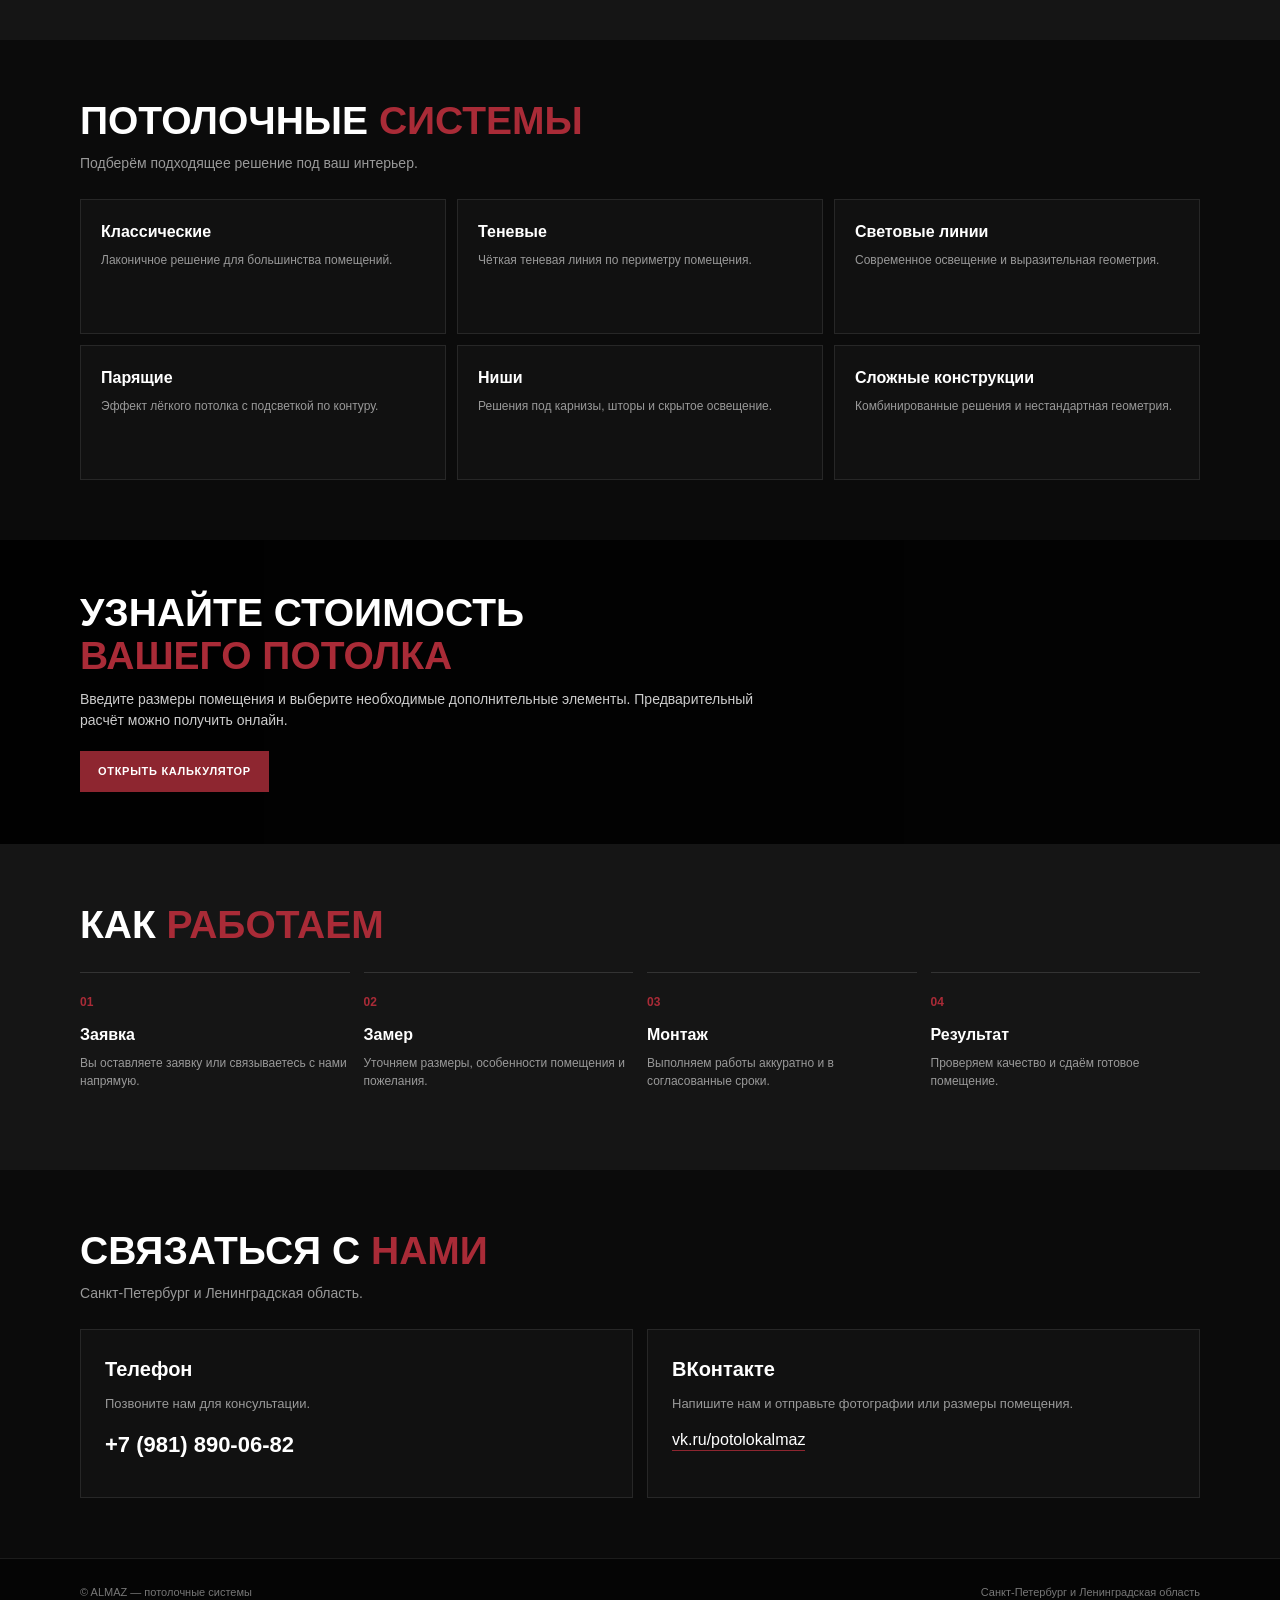
==== commit 56881498: "Update index.html" ====
--- a/index.html
+++ b/index.html
@@ -7,7 +7,7 @@
   <title>АЛМАЗ — Натяжные потолки в Санкт-Петербурге</title>
 
   <meta name="description"
-        content="Потолочные системы АЛМАЗ в Санкт-Петербурге и Ленинградской области. Монтаж, световые линии, ниши, теневые и классические решения. Рассчитайте стоимость онлайн.">
+        content="Натяжные потолки АЛМАЗ в Санкт-Петербурге и Ленинградской области. Монтаж, световые линии, ниши, теневые и классические решения. Рассчитайте стоимость онлайн.">
 
   <meta name="theme-color" content="#0b0b0b">
 
@@ -621,7 +621,7 @@
       <a href="index.html" class="logo">
         <img
           src="site/almaz-logo-original-clean.png"
-          alt="ALMAZ — потолочные системы">
+          alt="ALMAZ — натяжные потолки">
       </a>
 
       <nav class="nav">
@@ -647,8 +647,8 @@
         </div>
 
         <h1>
-          Потолочные<br>
-          <span>системы</span> ALMAZ
+          Натяжные<br>
+          <span>потолки</span> ALMAZ
         </h1>
 
         <p>
